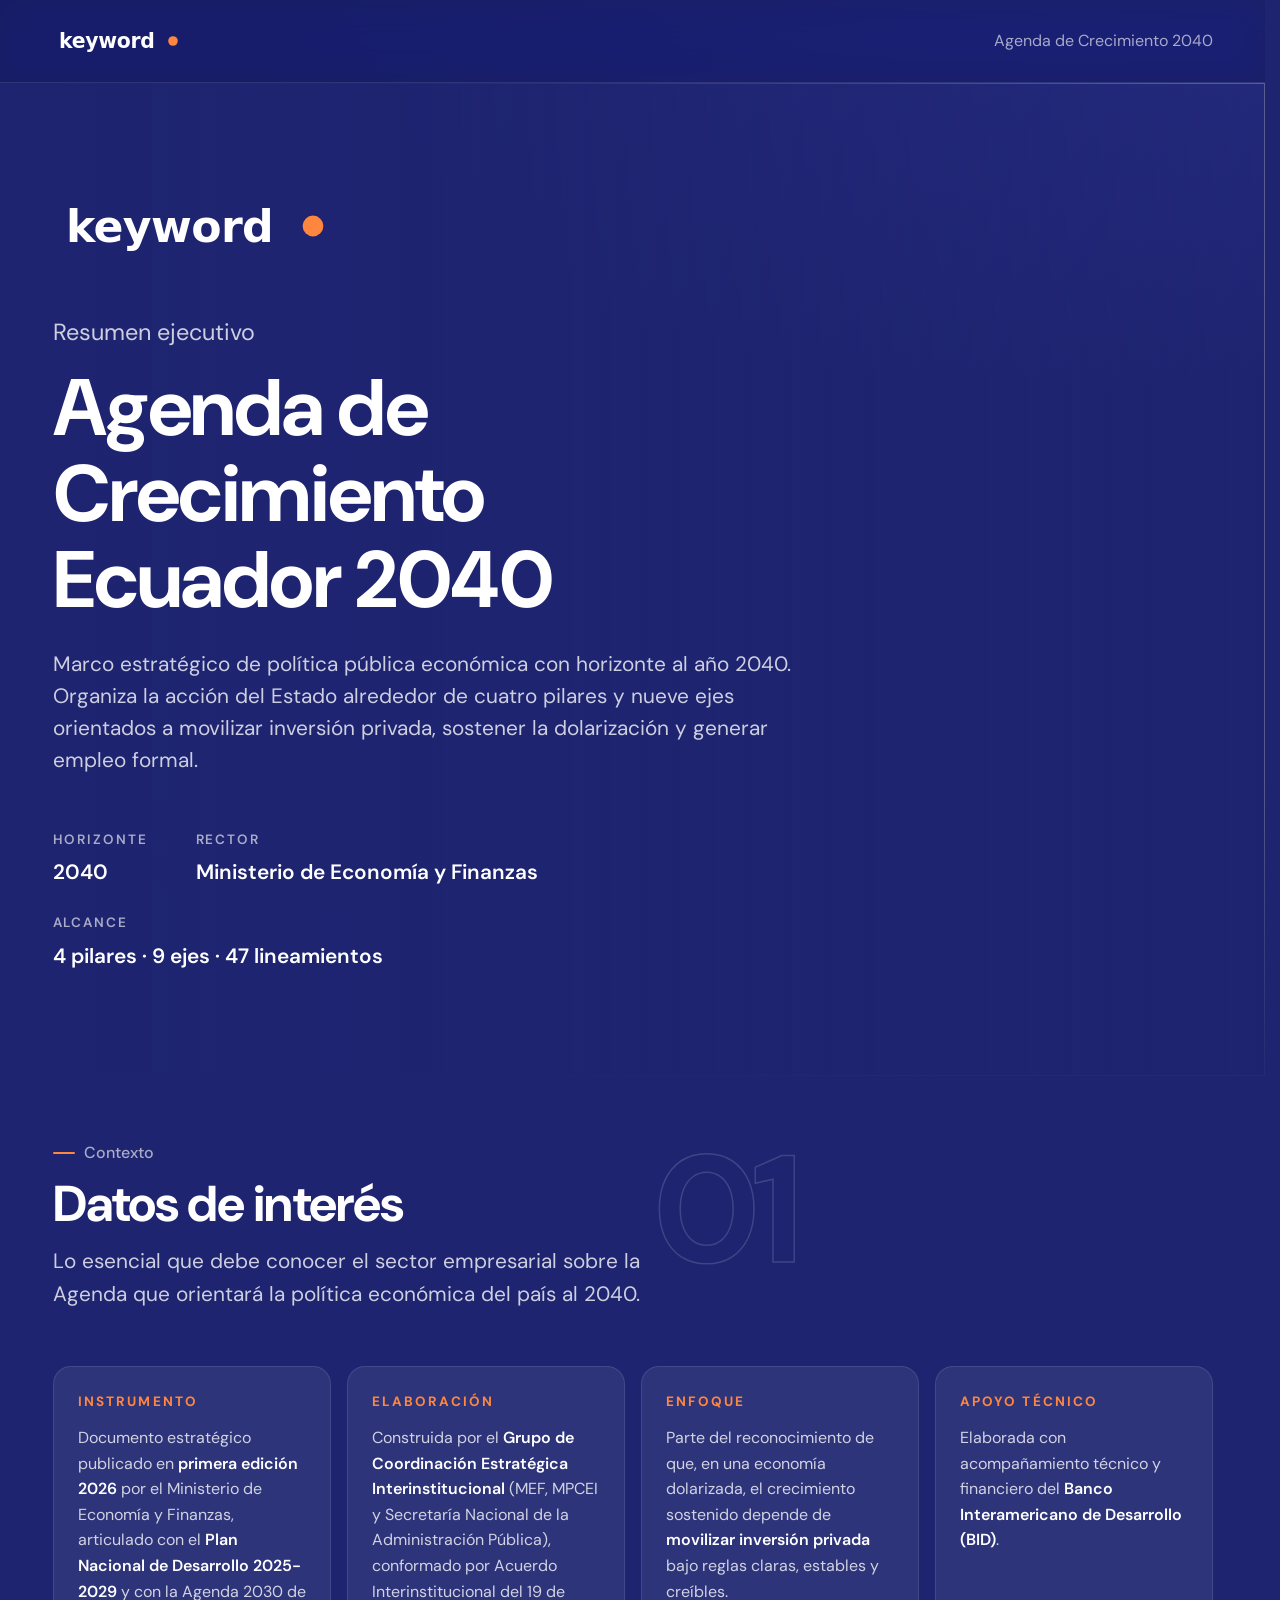
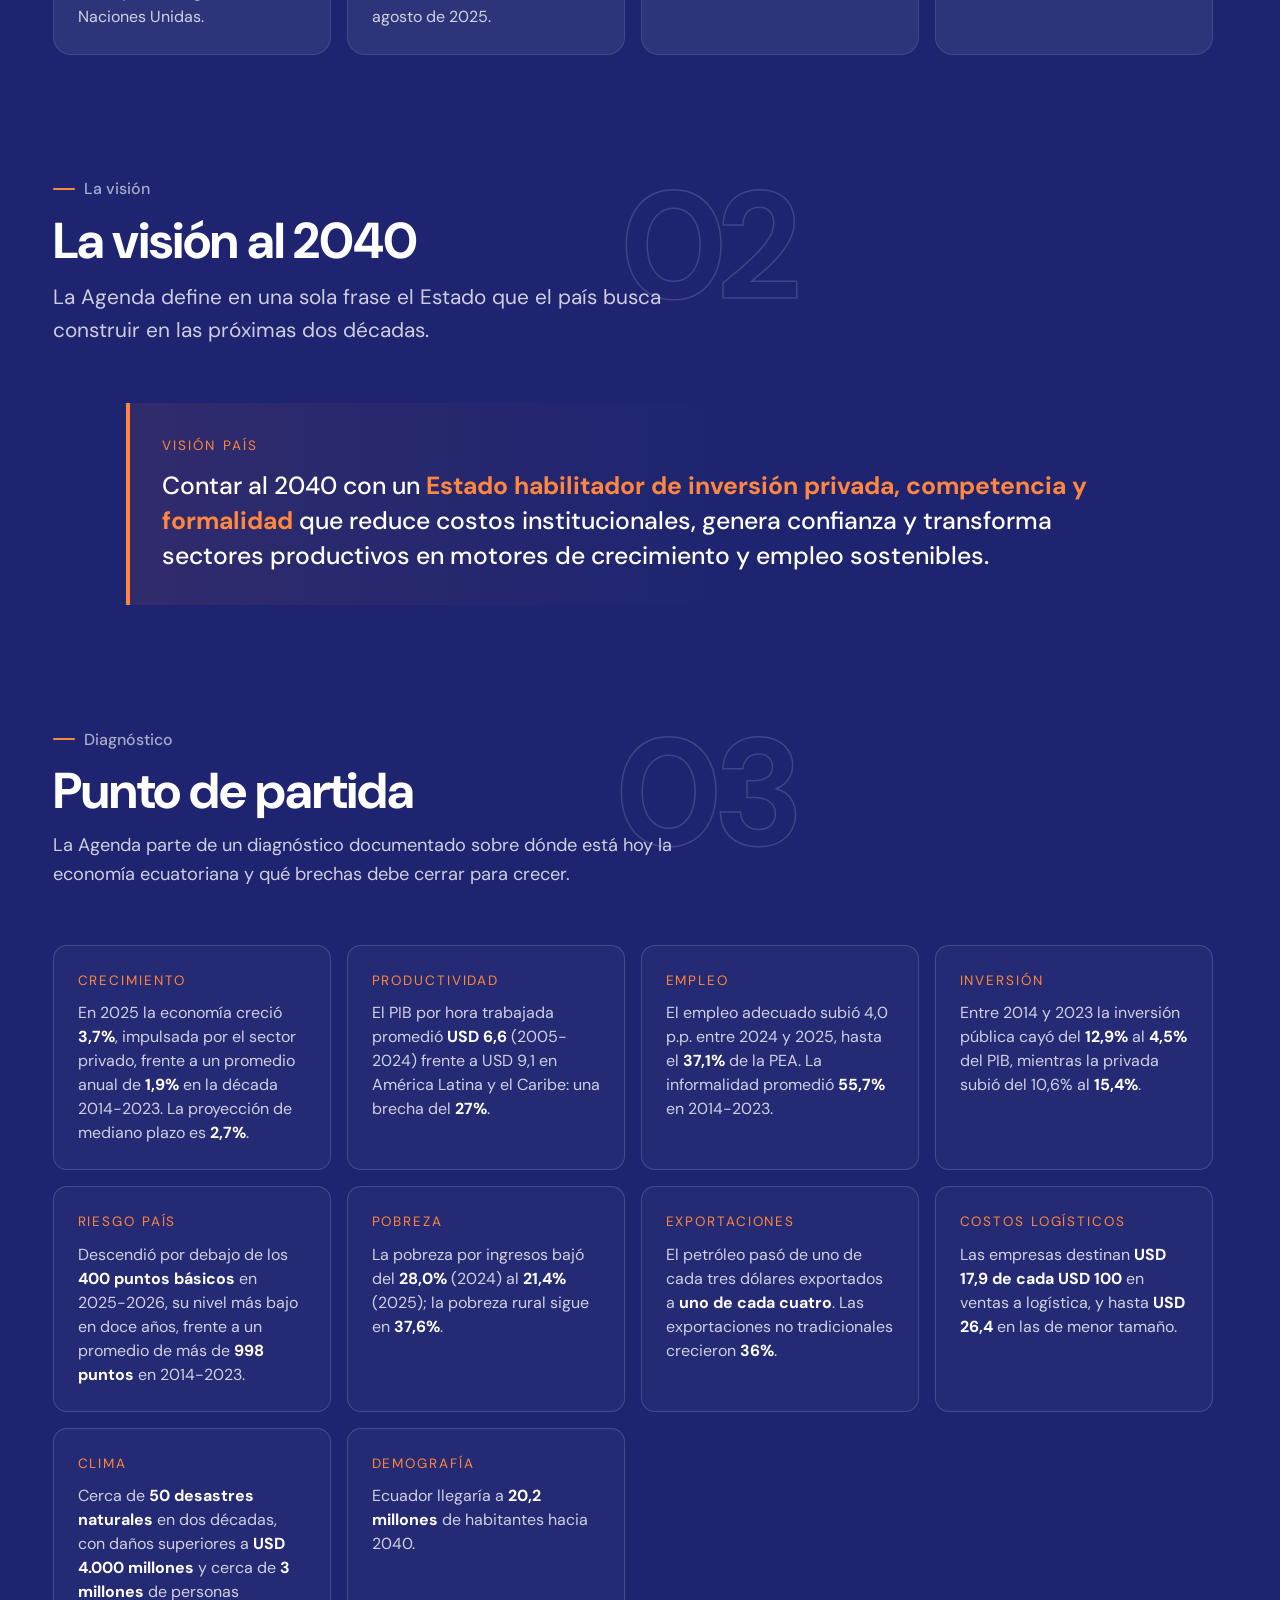
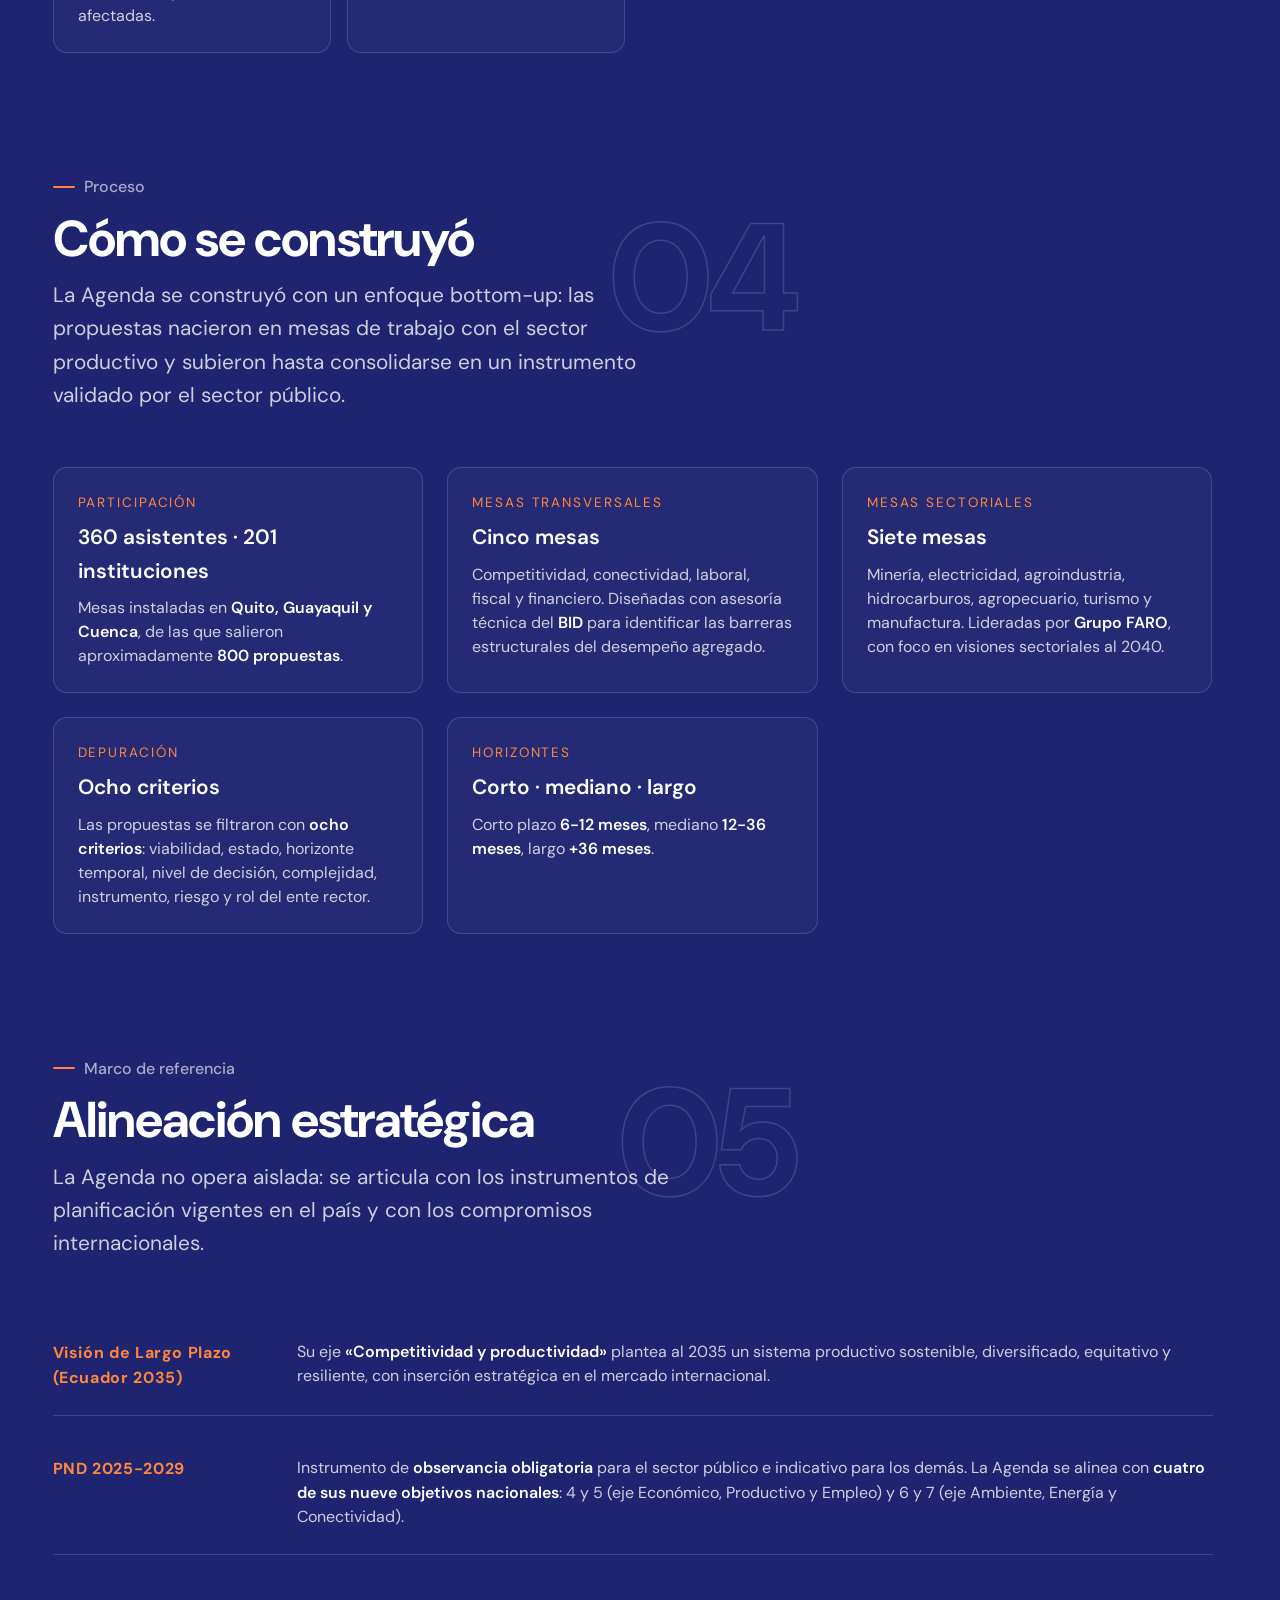
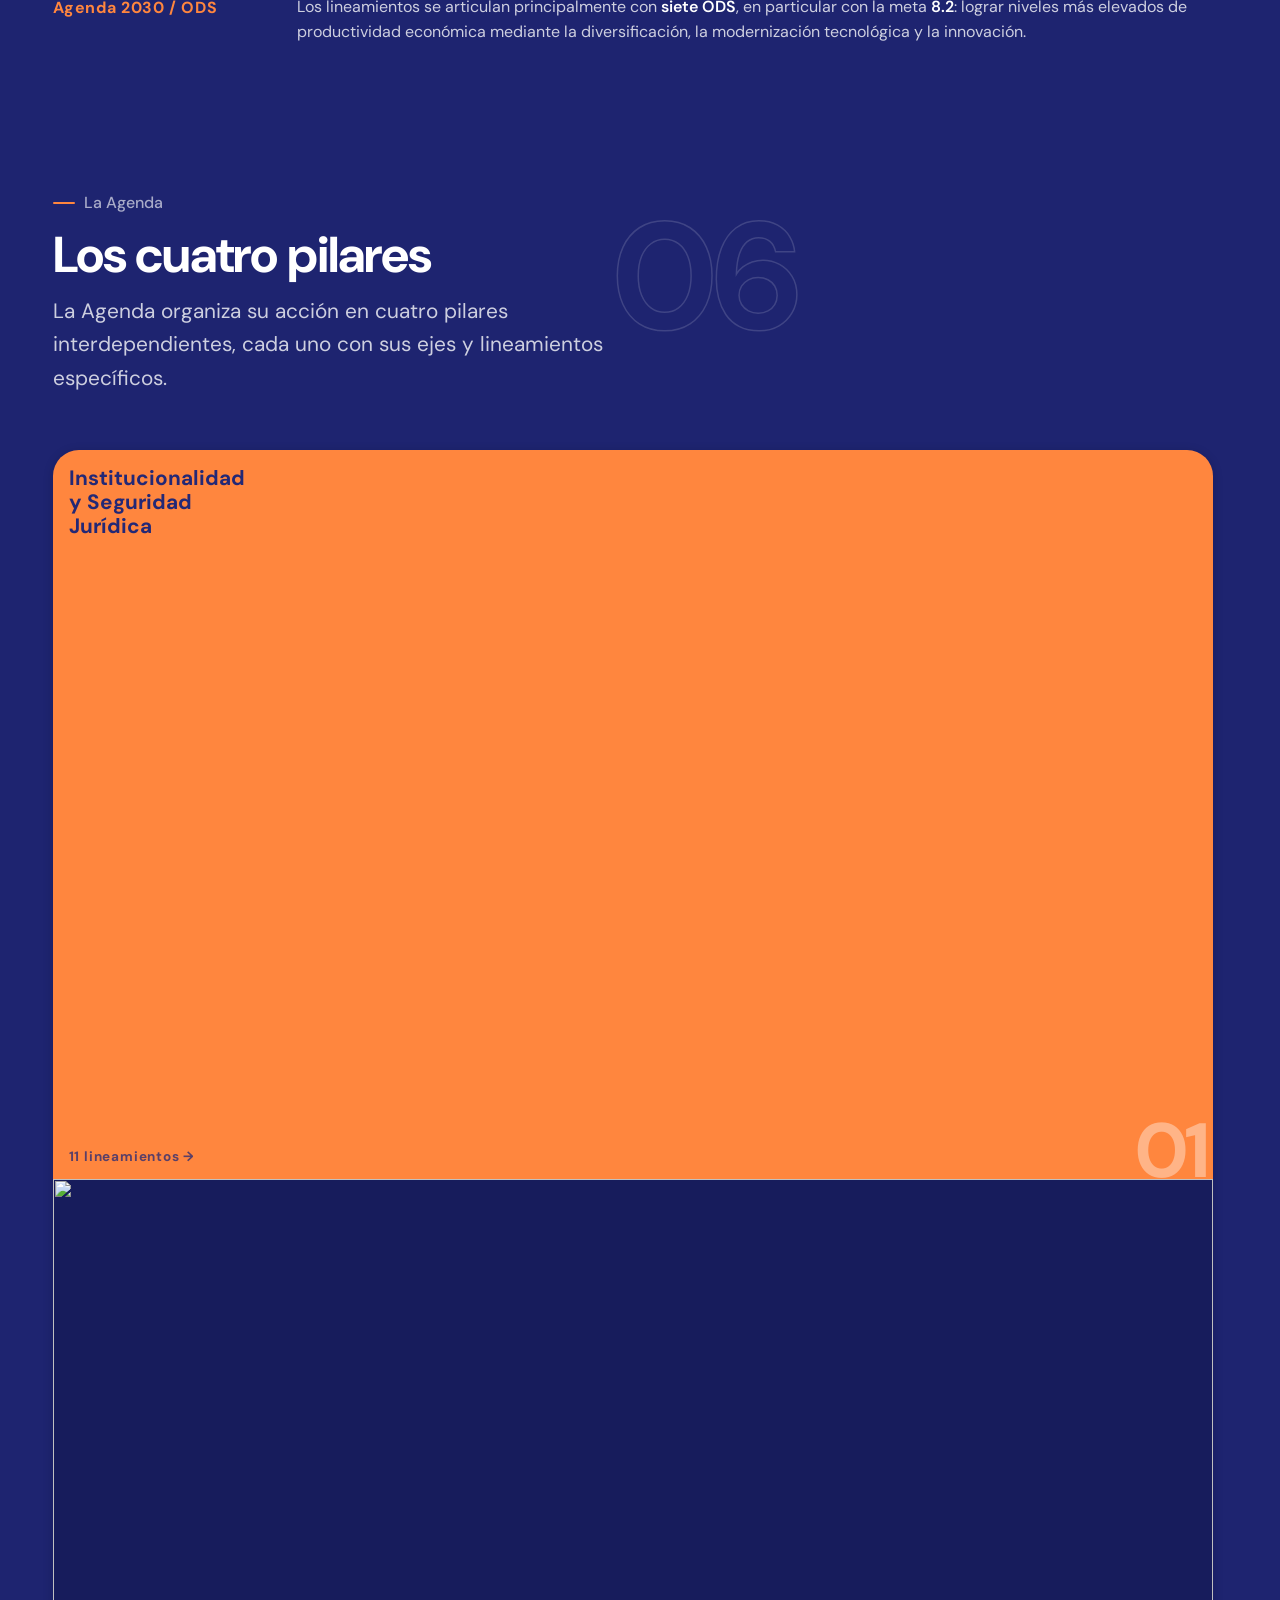
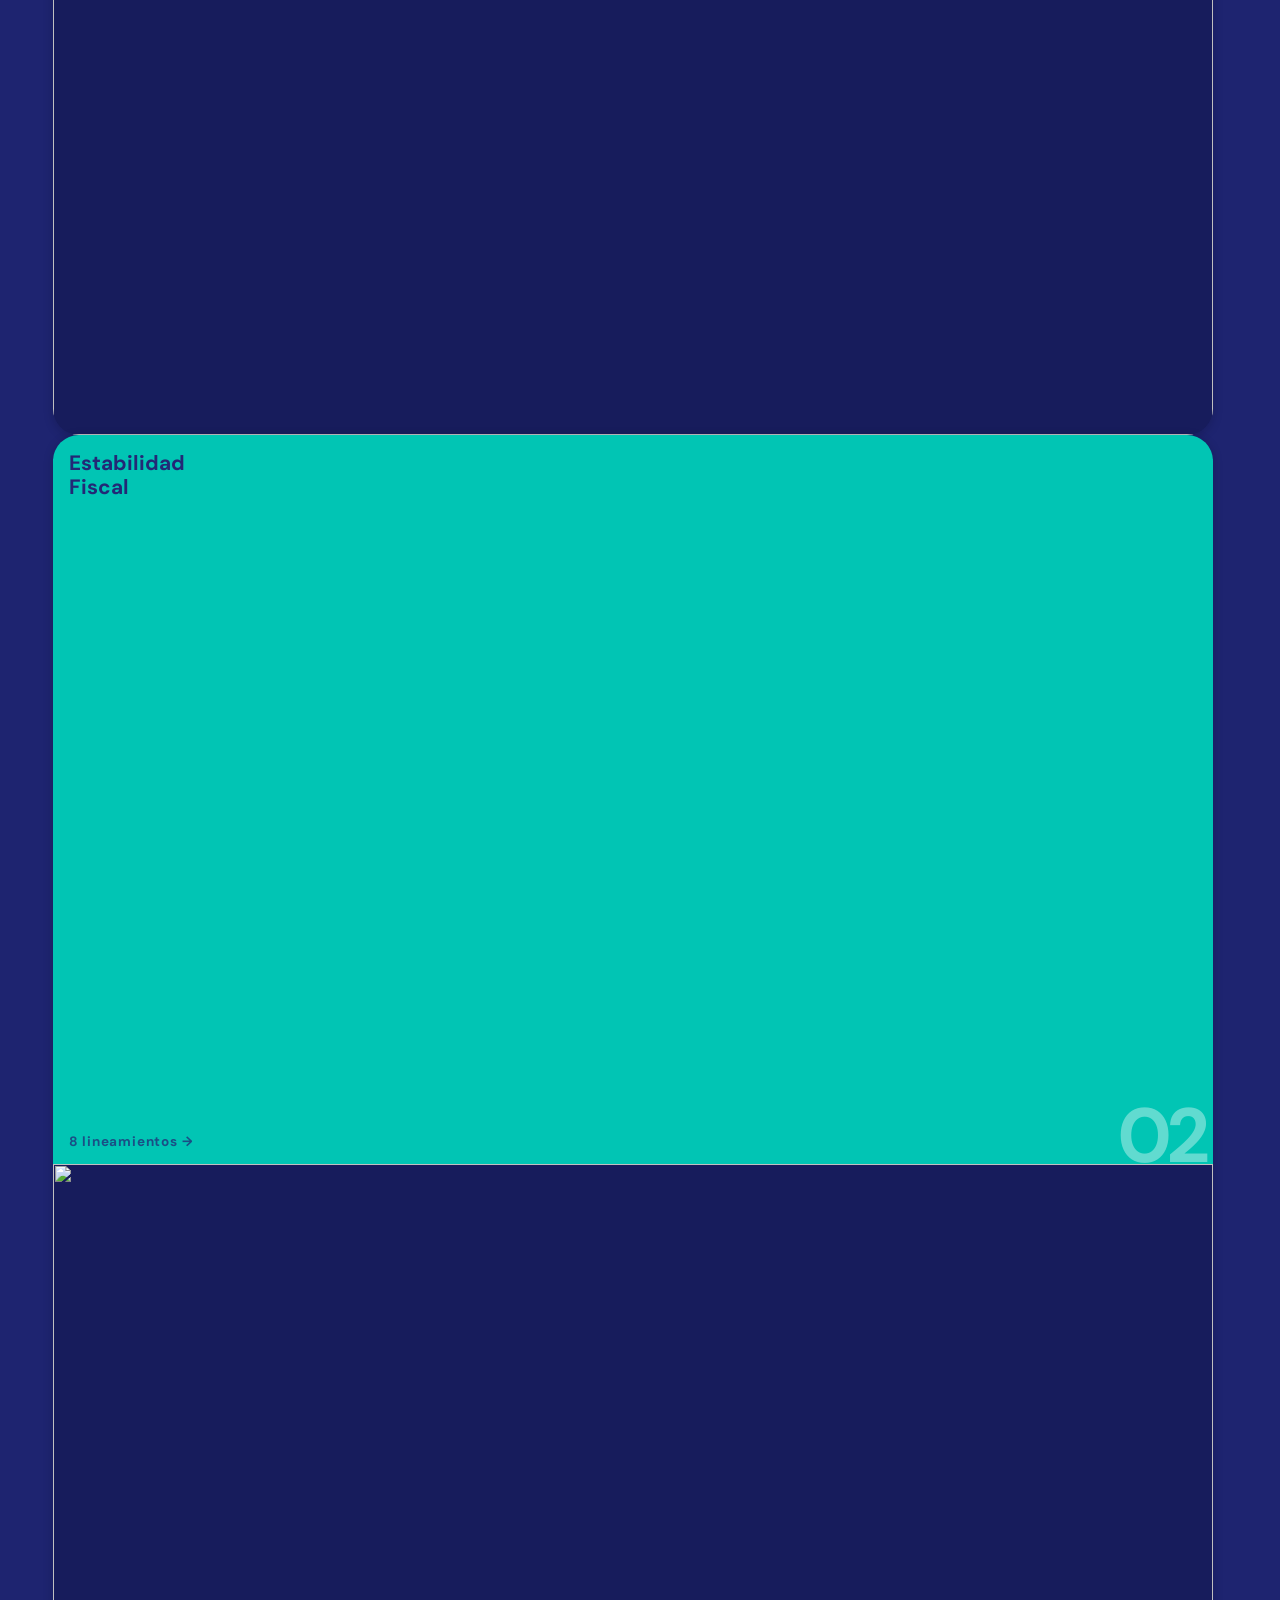
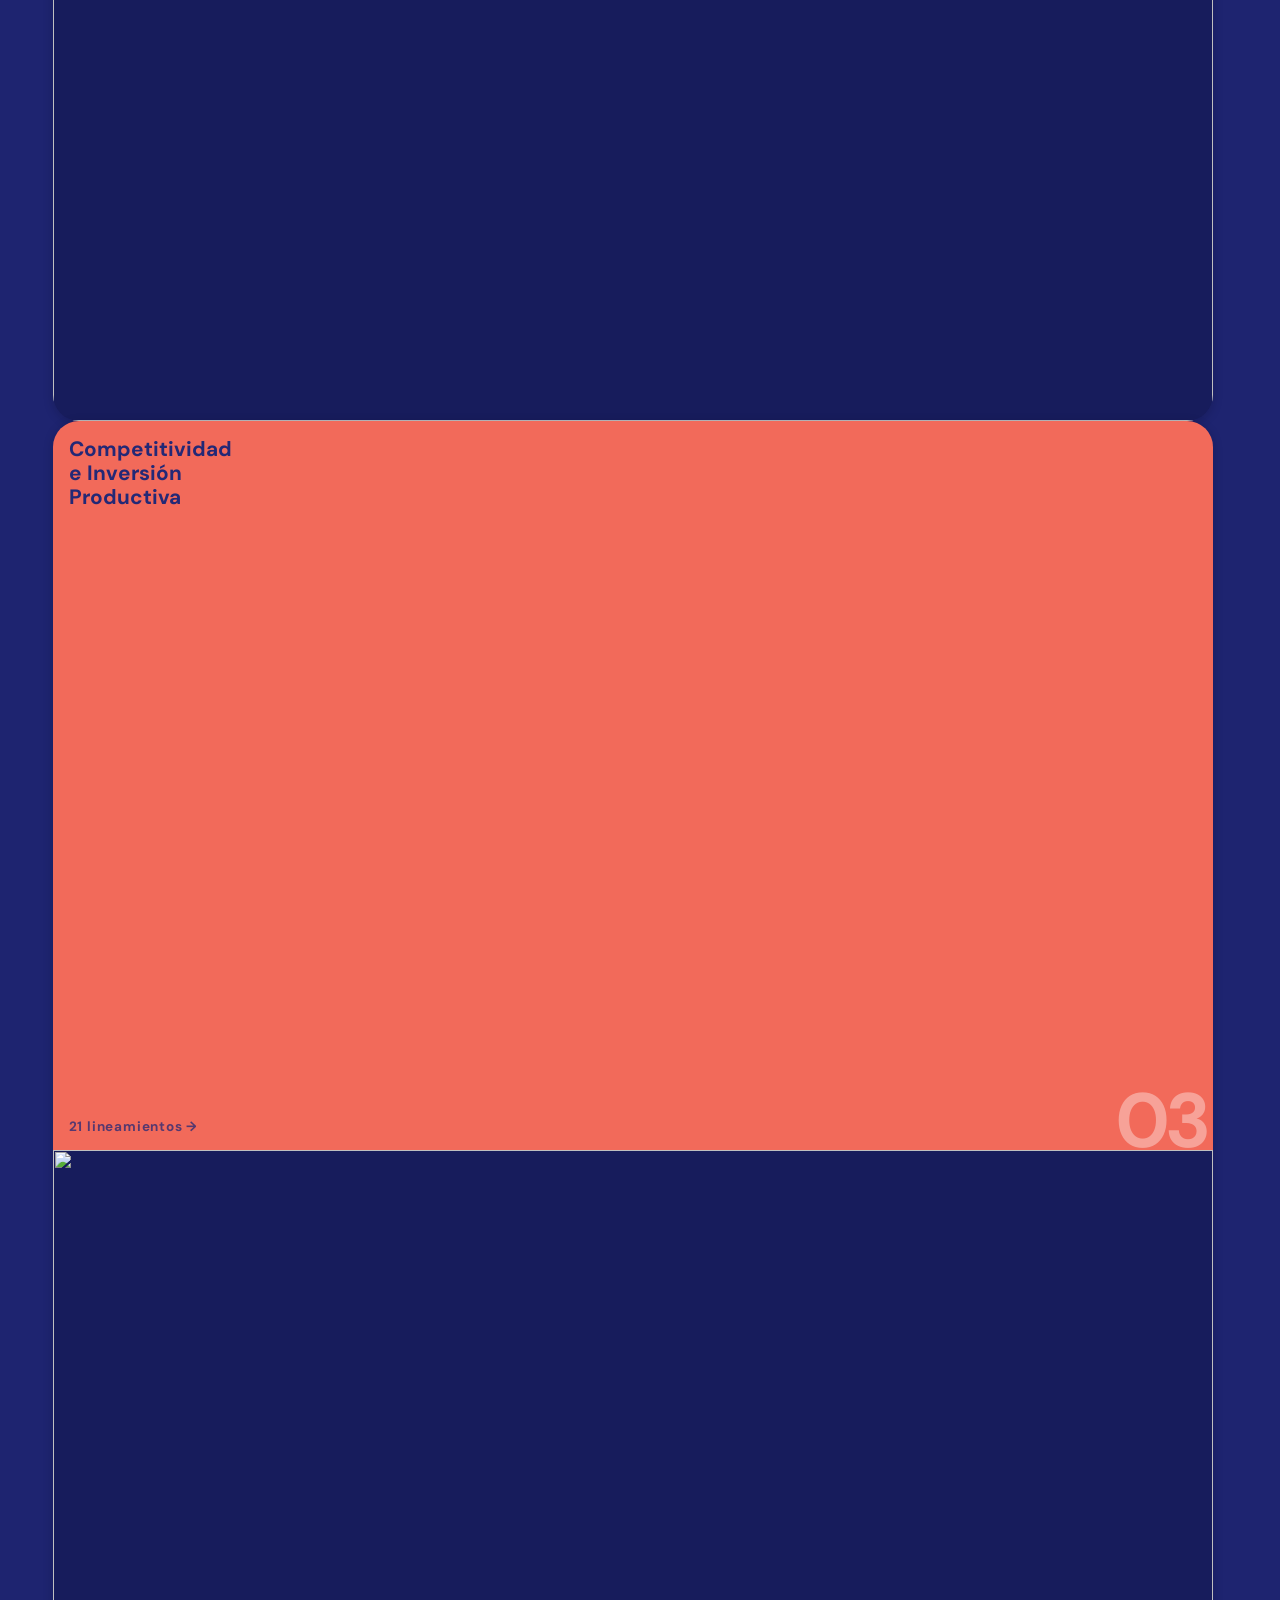
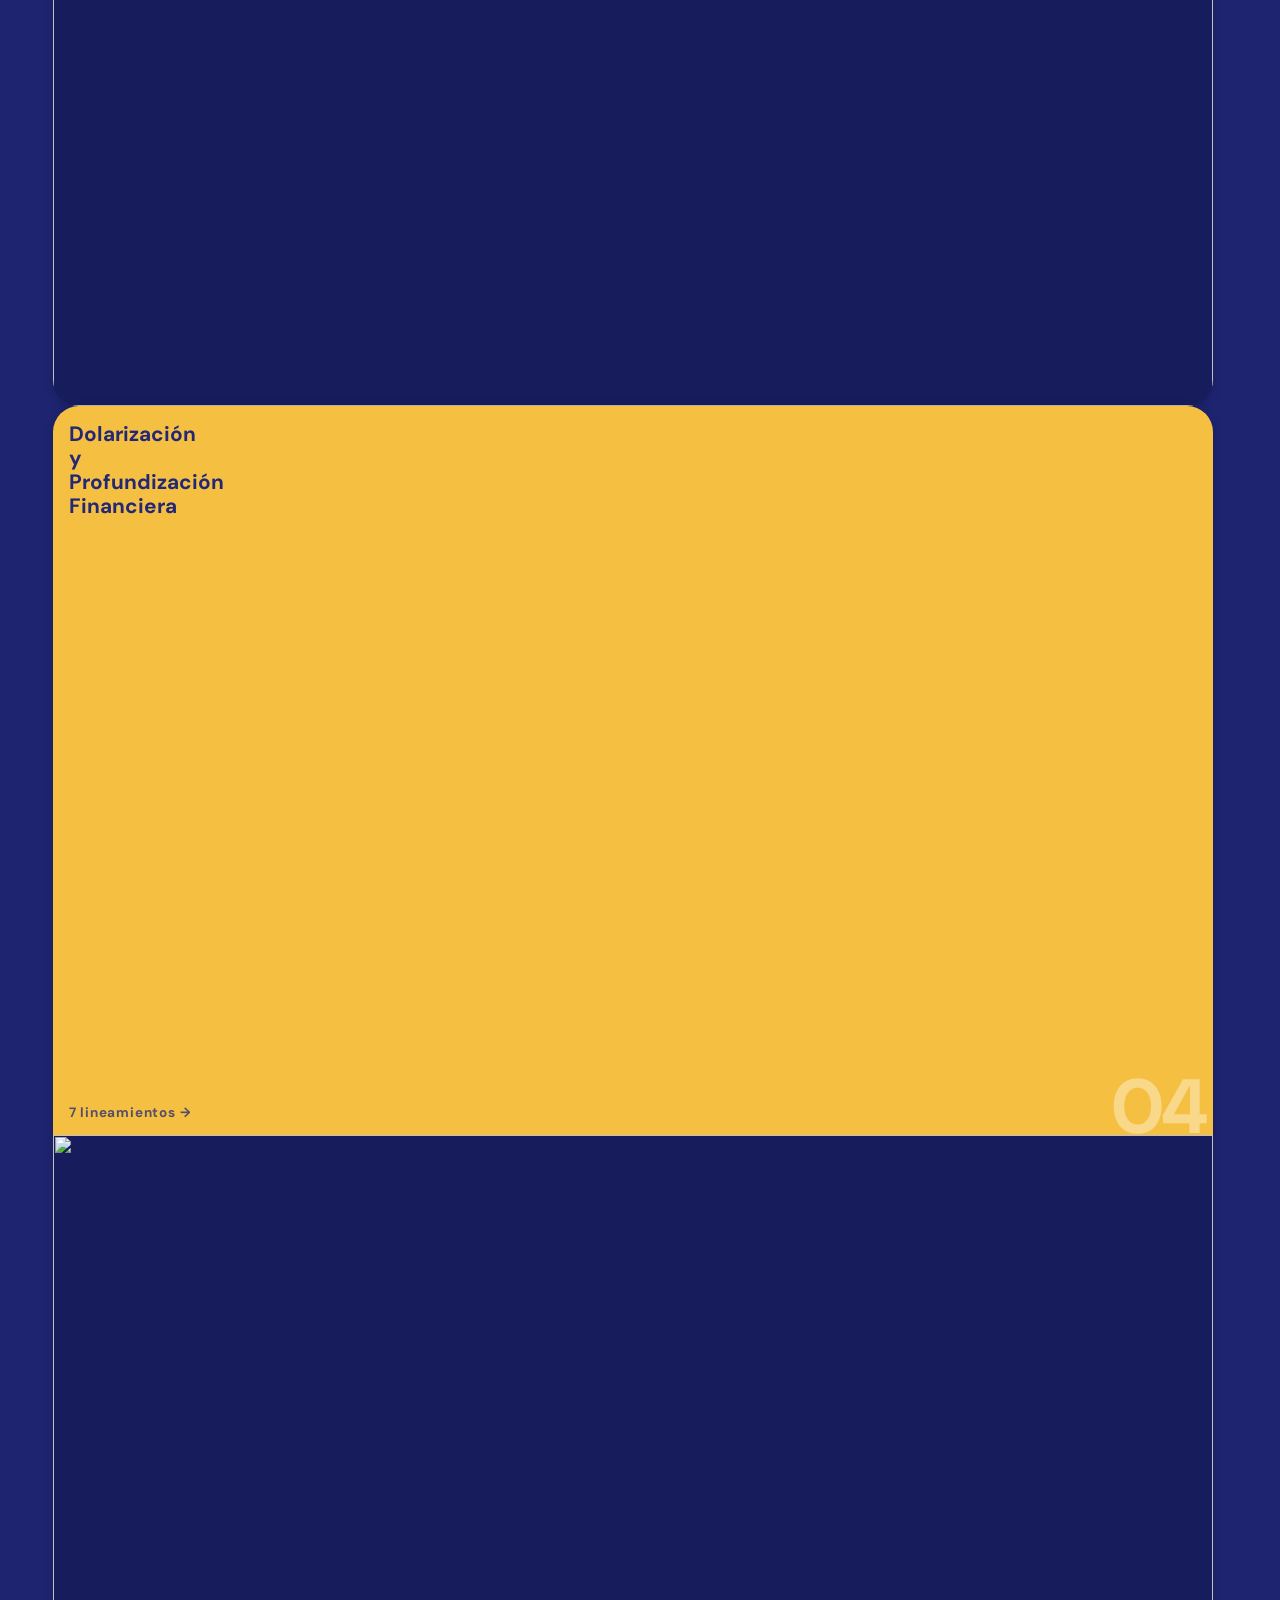
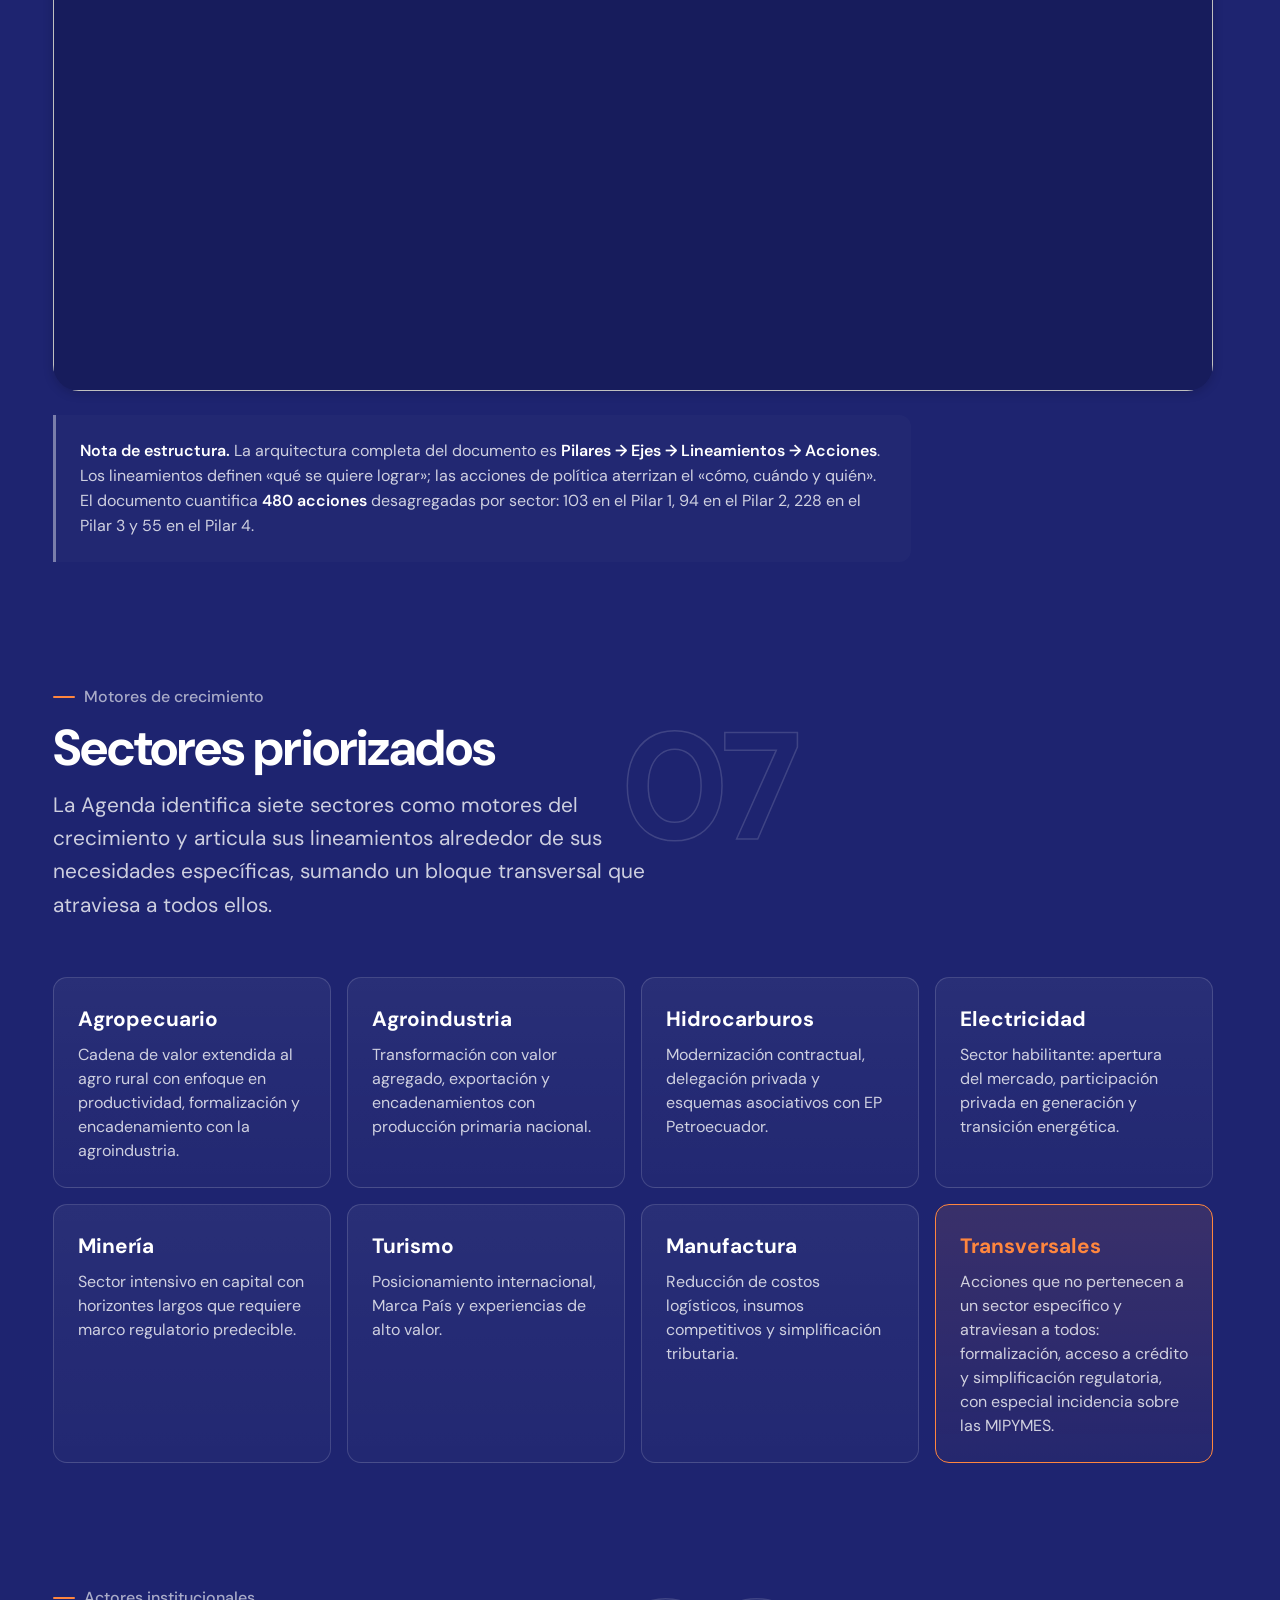
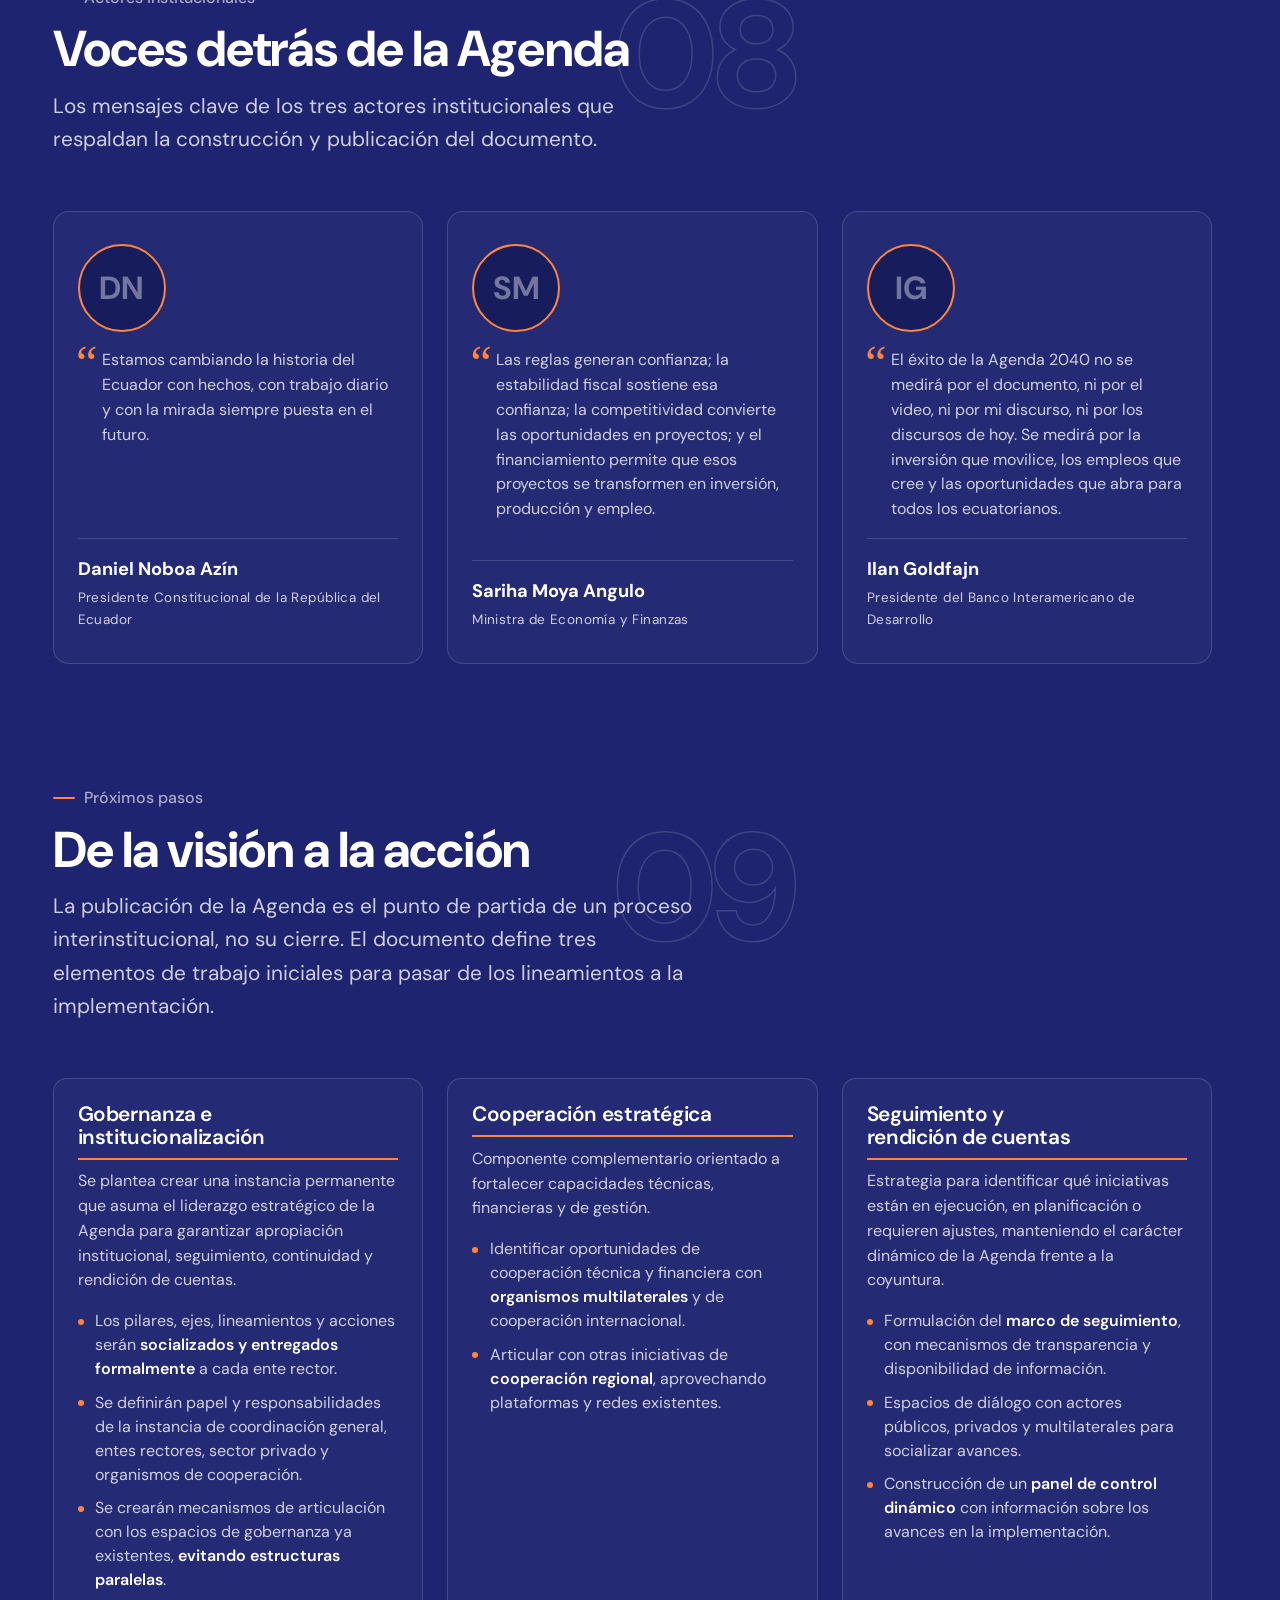
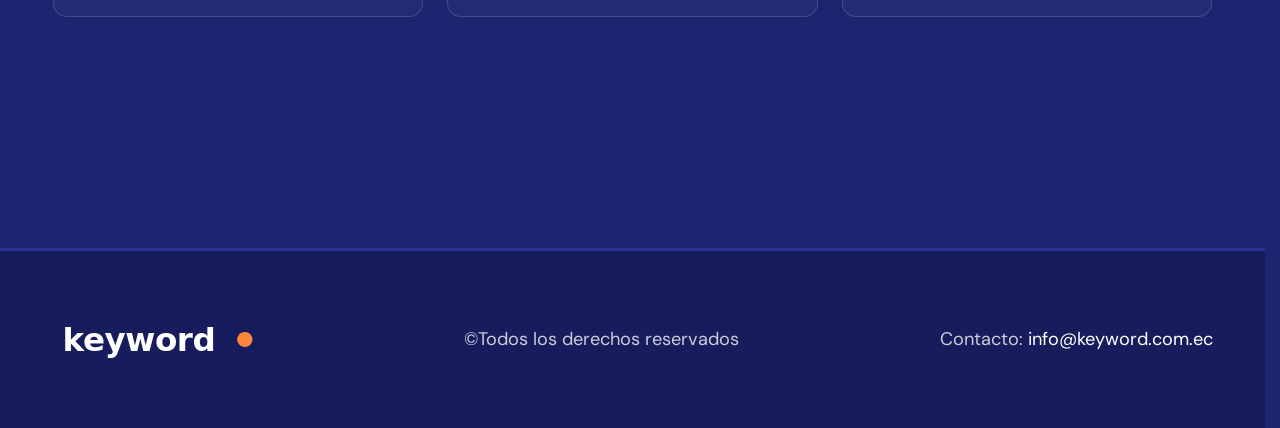
==== index.html @ ffaf41c1 "v1" ====
<!doctype html>
<html lang="es">
<head>
  <meta charset="utf-8" />
  <meta name="viewport" content="width=device-width, initial-scale=1" />
  <title>Agenda de Crecimiento Ecuador 2040 — Keyword</title>
  <meta name="description" content="Resumen ejecutivo de la Agenda de Crecimiento Ecuador 2040. Análisis de Keyword sobre los cuatro pilares del marco estratégico de política pública económica al año 2040." />
  <meta property="og:title" content="Agenda de Crecimiento Ecuador 2040" />
  <meta property="og:description" content="Análisis de Keyword: los cuatro pilares del marco estratégico de política económica del Ecuador al año 2040." />
  <meta property="og:type" content="website" />

  <link rel="canonical" href="./" />
  <link rel="preconnect" href="https://fonts.googleapis.com" />
  <link rel="preconnect" href="https://fonts.gstatic.com" crossorigin />
  <link rel="stylesheet" href="https://fonts.googleapis.com/css2?family=DM+Sans:opsz,wght@9..40,400;9..40,500;9..40,600;9..40,700&display=swap" />

  <link rel="stylesheet" href="css/styles.css" />
</head>
<body>

<header class="site-header">
  <div class="wrap site-header__inner">
    <a href="index.html" class="brand" aria-label="Keyword — inicio">
      <img src="img/logo-keyword-white.svg" alt="Keyword" class="brand__logo" />
    </a>
    <nav class="nav-crumbs" aria-label="Ruta de navegación">
      <span>Agenda de Crecimiento 2040</span>
    </nav>
  </div>
</header>

<main>

<!-- HERO -->
<section class="hero" aria-labelledby="titulo-principal">
  <div class="hero__media" aria-hidden="true">
    <img src="img/hero-placeholder.jpg" alt="" loading="eager" />
  </div>
  <div class="wrap hero__inner">
    <div>
      <img src="img/logo-keyword-white.svg" alt="Keyword" class="hero__logo" />
      <p class="hero__eyebrow">Resumen ejecutivo</p>
      <h1 class="hero__title" id="titulo-principal">Agenda de Crecimiento Ecuador 2040</h1>
      <p class="hero__subtitle">
        Marco estratégico de política pública económica con horizonte al año
        2040. Organiza la acción del Estado alrededor de cuatro pilares y
        nueve ejes orientados a movilizar inversión privada, sostener la
        dolarización y generar empleo formal.
      </p>
      <div class="hero__meta">
        <span>Horizonte<strong>2040</strong></span>
        <span>Rector<strong>Ministerio de Economía y Finanzas</strong></span>
        <span>Alcance<strong>4 pilares · 9 ejes · 47 lineamientos</strong></span>
      </div>
    </div>
  </div>
</section>

<!-- 01 · DATOS DE INTERÉS -->
<section class="section" aria-labelledby="titulo-datos">
  <div class="wrap">
    <header class="section-mark">
      <span class="section-mark__num" aria-hidden="true">01</span>
      <p class="section-mark__eyebrow">Contexto</p>
      <h2 class="section-mark__title" id="titulo-datos">Datos de interés</h2>
      <p class="section-mark__lead">
        Lo esencial que debe conocer el sector empresarial sobre la Agenda
        que orientará la política económica del país al 2040.
      </p>
    </header>

    <div class="facts-grid">
      <article class="fact">
        <span class="fact__label">Instrumento</span>
        <p class="fact__text">
          Documento estratégico publicado en <strong>primera edición 2026</strong>
          por el Ministerio de Economía y Finanzas, articulado con el
          <strong>Plan Nacional de Desarrollo 2025-2029</strong> y con la
          Agenda 2030 de Naciones Unidas.
        </p>
      </article>
      <article class="fact">
        <span class="fact__label">Elaboración</span>
        <p class="fact__text">
          Construida por el <strong>Grupo de Coordinación Estratégica
          Interinstitucional</strong> (MEF, MPCEI y Secretaría Nacional de
          la Administración Pública), conformado por Acuerdo Interinstitucional
          del 19 de agosto de 2025.
        </p>
      </article>
      <article class="fact">
        <span class="fact__label">Enfoque</span>
        <p class="fact__text">
          Parte del reconocimiento de que, en una economía dolarizada, el
          crecimiento sostenido depende de <strong>movilizar inversión
          privada</strong> bajo reglas claras, estables y creíbles.
        </p>
      </article>
      <article class="fact">
        <span class="fact__label">Apoyo técnico</span>
        <p class="fact__text">
          Elaborada con acompañamiento técnico y financiero del
          <strong>Banco Interamericano de Desarrollo (BID)</strong>.
        </p>
      </article>
    </div>
  </div>
</section>

<!-- 02 · VISIÓN AL 2040 -->
<section class="section vision" aria-labelledby="titulo-vision">
  <div class="wrap">
    <header class="section-mark">
      <span class="section-mark__num" aria-hidden="true">02</span>
      <p class="section-mark__eyebrow">La visión</p>
      <h2 class="section-mark__title" id="titulo-vision">La visión al 2040</h2>
      <p class="section-mark__lead">
        La Agenda define en una sola frase el Estado que el país busca
        construir en las próximas dos décadas.
      </p>
    </header>

    <div class="vision__inner">
      <p class="vision__eyebrow">Visión país</p>
      <p class="vision__text">
        Contar al 2040 con un <strong>Estado habilitador de inversión
        privada, competencia y formalidad</strong> que reduce costos
        institucionales, genera confianza y transforma sectores productivos
        en motores de crecimiento y empleo sostenibles.
      </p>
    </div>
  </div>
</section>

<!-- 03 · PUNTO DE PARTIDA -->
<section class="section stats" aria-labelledby="titulo-punto">
  <div class="wrap">
    <header class="section-mark">
      <span class="section-mark__num" aria-hidden="true">03</span>
      <p class="section-mark__eyebrow">Diagnóstico</p>
      <h2 class="section-mark__title" id="titulo-punto">Punto de partida</h2>
      <p class="section-mark__lead stats__lead">
        La Agenda parte de un diagnóstico documentado sobre dónde está hoy
        la economía ecuatoriana y qué brechas debe cerrar para crecer.
      </p>
    </header>

    <div class="stats-grid">
      <article class="stat">
        <p class="stat__label">Crecimiento</p>
        <p class="stat__text">
          En 2025 la economía creció <strong>3,7%</strong>, impulsada por el
          sector privado, frente a un promedio anual de <strong>1,9%</strong>
          en la década 2014-2023. La proyección de mediano plazo es
          <strong>2,7%</strong>.
        </p>
      </article>
      <article class="stat">
        <p class="stat__label">Productividad</p>
        <p class="stat__text">
          El PIB por hora trabajada promedió <strong>USD 6,6</strong>
          (2005-2024) frente a USD 9,1 en América Latina y el Caribe: una
          brecha del <strong>27%</strong>.
        </p>
      </article>
      <article class="stat">
        <p class="stat__label">Empleo</p>
        <p class="stat__text">
          El empleo adecuado subió 4,0 p.p. entre 2024 y 2025, hasta el
          <strong>37,1%</strong> de la PEA. La informalidad promedió
          <strong>55,7%</strong> en 2014-2023.
        </p>
      </article>
      <article class="stat">
        <p class="stat__label">Inversión</p>
        <p class="stat__text">
          Entre 2014 y 2023 la inversión pública cayó del <strong>12,9%</strong>
          al <strong>4,5%</strong> del PIB, mientras la privada subió del
          10,6% al <strong>15,4%</strong>.
        </p>
      </article>
      <article class="stat">
        <p class="stat__label">Riesgo país</p>
        <p class="stat__text">
          Descendió por debajo de los <strong>400 puntos básicos</strong>
          en 2025-2026, su nivel más bajo en doce años, frente a un promedio
          de más de <strong>998 puntos</strong> en 2014-2023.
        </p>
      </article>
      <article class="stat">
        <p class="stat__label">Pobreza</p>
        <p class="stat__text">
          La pobreza por ingresos bajó del <strong>28,0%</strong> (2024) al
          <strong>21,4%</strong> (2025); la pobreza rural sigue en
          <strong>37,6%</strong>.
        </p>
      </article>
      <article class="stat">
        <p class="stat__label">Exportaciones</p>
        <p class="stat__text">
          El petróleo pasó de uno de cada tres dólares exportados a
          <strong>uno de cada cuatro</strong>. Las exportaciones no
          tradicionales crecieron <strong>36%</strong>.
        </p>
      </article>
      <article class="stat">
        <p class="stat__label">Costos logísticos</p>
        <p class="stat__text">
          Las empresas destinan <strong>USD 17,9 de cada USD 100</strong> en
          ventas a logística, y hasta <strong>USD 26,4</strong> en las de
          menor tamaño.
        </p>
      </article>
      <article class="stat">
        <p class="stat__label">Clima</p>
        <p class="stat__text">
          Cerca de <strong>50 desastres naturales</strong> en dos décadas,
          con daños superiores a <strong>USD 4.000 millones</strong> y cerca
          de <strong>3 millones</strong> de personas afectadas.
        </p>
      </article>
      <article class="stat">
        <p class="stat__label">Demografía</p>
        <p class="stat__text">
          Ecuador llegaría a <strong>20,2 millones</strong> de habitantes
          hacia 2040.
        </p>
      </article>
    </div>
  </div>
</section>

<!-- 04 · CÓMO SE CONSTRUYÓ -->
<section class="section build" aria-labelledby="titulo-build">
  <div class="wrap">
    <header class="section-mark">
      <span class="section-mark__num" aria-hidden="true">04</span>
      <p class="section-mark__eyebrow">Proceso</p>
      <h2 class="section-mark__title" id="titulo-build">Cómo se construyó</h2>
      <p class="section-mark__lead">
        La Agenda se construyó con un enfoque bottom-up: las propuestas
        nacieron en mesas de trabajo con el sector productivo y subieron
        hasta consolidarse en un instrumento validado por el sector público.
      </p>
    </header>

    <div class="build-grid">
      <article class="build-card">
        <p class="build-card__eyebrow">Participación</p>
        <p class="build-card__title">360 asistentes · 201 instituciones</p>
        <p class="build-card__text">
          Mesas instaladas en <strong>Quito, Guayaquil y Cuenca</strong>, de
          las que salieron aproximadamente <strong>800 propuestas</strong>.
        </p>
      </article>
      <article class="build-card">
        <p class="build-card__eyebrow">Mesas transversales</p>
        <p class="build-card__title">Cinco mesas</p>
        <p class="build-card__text">
          Competitividad, conectividad, laboral, fiscal y financiero.
          Diseñadas con asesoría técnica del <strong>BID</strong> para
          identificar las barreras estructurales del desempeño agregado.
        </p>
      </article>
      <article class="build-card">
        <p class="build-card__eyebrow">Mesas sectoriales</p>
        <p class="build-card__title">Siete mesas</p>
        <p class="build-card__text">
          Minería, electricidad, agroindustria, hidrocarburos, agropecuario,
          turismo y manufactura. Lideradas por <strong>Grupo FARO</strong>,
          con foco en visiones sectoriales al 2040.
        </p>
      </article>
      <article class="build-card">
        <p class="build-card__eyebrow">Depuración</p>
        <p class="build-card__title">Ocho criterios</p>
        <p class="build-card__text">
          Las propuestas se filtraron con <strong>ocho criterios</strong>:
          viabilidad, estado, horizonte temporal, nivel de decisión,
          complejidad, instrumento, riesgo y rol del ente rector.
        </p>
      </article>
      <article class="build-card">
        <p class="build-card__eyebrow">Horizontes</p>
        <p class="build-card__title">Corto · mediano · largo</p>
        <p class="build-card__text">
          Corto plazo <strong>6-12 meses</strong>, mediano <strong>12-36
          meses</strong>, largo <strong>+36 meses</strong>.
        </p>
      </article>
    </div>
  </div>
</section>

<!-- 05 · ALINEACIÓN ESTRATÉGICA -->
<section class="section align" aria-labelledby="titulo-align">
  <div class="wrap">
    <header class="section-mark">
      <span class="section-mark__num" aria-hidden="true">05</span>
      <p class="section-mark__eyebrow">Marco de referencia</p>
      <h2 class="section-mark__title" id="titulo-align">Alineación estratégica</h2>
      <p class="section-mark__lead">
        La Agenda no opera aislada: se articula con los instrumentos de
        planificación vigentes en el país y con los compromisos internacionales.
      </p>
    </header>

    <div class="align-list">
      <article class="align-item">
        <span class="align-item__label">Visión de Largo Plazo (Ecuador 2035)</span>
        <p class="align-item__text">
          Su eje <strong>«Competitividad y productividad»</strong> plantea al
          2035 un sistema productivo sostenible, diversificado, equitativo y
          resiliente, con inserción estratégica en el mercado internacional.
        </p>
      </article>
      <article class="align-item">
        <span class="align-item__label">PND 2025-2029</span>
        <p class="align-item__text">
          Instrumento de <strong>observancia obligatoria</strong> para el
          sector público e indicativo para los demás. La Agenda se alinea
          con <strong>cuatro de sus nueve objetivos nacionales</strong>: 4 y
          5 (eje Económico, Productivo y Empleo) y 6 y 7 (eje Ambiente,
          Energía y Conectividad).
        </p>
      </article>
      <article class="align-item">
        <span class="align-item__label">Agenda 2030 / ODS</span>
        <p class="align-item__text">
          Los lineamientos se articulan principalmente con <strong>siete
          ODS</strong>, en particular con la meta <strong>8.2</strong>:
          lograr niveles más elevados de productividad económica mediante la
          diversificación, la modernización tecnológica y la innovación.
        </p>
      </article>
    </div>
  </div>
</section>

<!-- 06 · LOS CUATRO PILARES -->
<section class="section" aria-labelledby="titulo-pilares">
  <div class="wrap">
    <header class="section-mark">
      <span class="section-mark__num" aria-hidden="true">06</span>
      <p class="section-mark__eyebrow">La Agenda</p>
      <h2 class="section-mark__title" id="titulo-pilares">Los cuatro pilares</h2>
      <p class="section-mark__lead">
        La Agenda organiza su acción en cuatro pilares interdependientes,
        cada uno con sus ejes y lineamientos específicos.
      </p>
    </header>

    <div class="obj-cover-grid">
      <a href="pages/pilar-1.html" class="obj-cover obj-cover--1">
        <span class="obj-cover__top">
          <span class="obj-cover__num" aria-hidden="true">01</span>
          <span class="obj-cover__title">Institucionalidad y Seguridad Jurídica</span>
          <span class="obj-cover__cta">11 lineamientos →</span>
        </span>
        <span class="obj-cover__photo"><img src="img/pilar-1-cover.jpg" alt="" loading="lazy" /></span>
      </a>

      <a href="pages/pilar-2.html" class="obj-cover obj-cover--2">
        <span class="obj-cover__top">
          <span class="obj-cover__num" aria-hidden="true">02</span>
          <span class="obj-cover__title">Estabilidad Fiscal</span>
          <span class="obj-cover__cta">8 lineamientos →</span>
        </span>
        <span class="obj-cover__photo"><img src="img/pilar-2-cover.jpg" alt="" loading="lazy" /></span>
      </a>

      <a href="pages/pilar-3.html" class="obj-cover obj-cover--3">
        <span class="obj-cover__top">
          <span class="obj-cover__num" aria-hidden="true">03</span>
          <span class="obj-cover__title">Competitividad e Inversión Productiva</span>
          <span class="obj-cover__cta">21 lineamientos →</span>
        </span>
        <span class="obj-cover__photo"><img src="img/pilar-3-cover.jpg" alt="" loading="lazy" /></span>
      </a>

      <a href="pages/pilar-4.html" class="obj-cover obj-cover--4">
        <span class="obj-cover__top">
          <span class="obj-cover__num" aria-hidden="true">04</span>
          <span class="obj-cover__title">Dolarización y Profundización Financiera</span>
          <span class="obj-cover__cta">7 lineamientos →</span>
        </span>
        <span class="obj-cover__photo"><img src="img/pilar-4-cover.jpg" alt="" loading="lazy" /></span>
      </a>
    </div>

    <aside class="wall-note">
      <strong>Nota de estructura.</strong> La arquitectura completa del
      documento es <strong>Pilares → Ejes → Lineamientos → Acciones</strong>.
      Los lineamientos definen «qué se quiere lograr»; las acciones de
      política aterrizan el «cómo, cuándo y quién». El documento cuantifica
      <strong>480 acciones</strong> desagregadas por sector: 103 en el
      Pilar 1, 94 en el Pilar 2, 228 en el Pilar 3 y 55 en el Pilar 4.
    </aside>
  </div>
</section>

<!-- 07 · SECTORES PRIORIZADOS -->
<section class="section sectors" aria-labelledby="titulo-sectores">
  <div class="wrap">
    <header class="section-mark">
      <span class="section-mark__num" aria-hidden="true">07</span>
      <p class="section-mark__eyebrow">Motores de crecimiento</p>
      <h2 class="section-mark__title" id="titulo-sectores">Sectores priorizados</h2>
      <p class="section-mark__lead">
        La Agenda identifica siete sectores como motores del crecimiento y
        articula sus lineamientos alrededor de sus necesidades específicas,
        sumando un bloque transversal que atraviesa a todos ellos.
      </p>
    </header>

    <div class="sectors-grid">
      <article class="sector">
        <p class="sector__name">Agropecuario</p>
        <p class="sector__text">
          Cadena de valor extendida al agro rural con enfoque en
          productividad, formalización y encadenamiento con la agroindustria.
        </p>
      </article>
      <article class="sector">
        <p class="sector__name">Agroindustria</p>
        <p class="sector__text">
          Transformación con valor agregado, exportación y encadenamientos
          con producción primaria nacional.
        </p>
      </article>
      <article class="sector">
        <p class="sector__name">Hidrocarburos</p>
        <p class="sector__text">
          Modernización contractual, delegación privada y esquemas
          asociativos con EP Petroecuador.
        </p>
      </article>
      <article class="sector">
        <p class="sector__name">Electricidad</p>
        <p class="sector__text">
          Sector habilitante: apertura del mercado, participación privada
          en generación y transición energética.
        </p>
      </article>
      <article class="sector">
        <p class="sector__name">Minería</p>
        <p class="sector__text">
          Sector intensivo en capital con horizontes largos que requiere
          marco regulatorio predecible.
        </p>
      </article>
      <article class="sector">
        <p class="sector__name">Turismo</p>
        <p class="sector__text">
          Posicionamiento internacional, Marca País y experiencias de alto
          valor.
        </p>
      </article>
      <article class="sector">
        <p class="sector__name">Manufactura</p>
        <p class="sector__text">
          Reducción de costos logísticos, insumos competitivos y
          simplificación tributaria.
        </p>
      </article>
      <article class="sector sector--transverse">
        <p class="sector__name">Transversales</p>
        <p class="sector__text">
          Acciones que no pertenecen a un sector específico y atraviesan a
          todos: formalización, acceso a crédito y simplificación regulatoria,
          con especial incidencia sobre las MIPYMES.
        </p>
      </article>
    </div>
  </div>
</section>

<!-- 08 · VOCES DETRÁS DE LA AGENDA -->
<section class="section voices" aria-labelledby="titulo-voces">
  <div class="wrap">
    <header class="section-mark">
      <span class="section-mark__num" aria-hidden="true">08</span>
      <p class="section-mark__eyebrow">Actores institucionales</p>
      <h2 class="section-mark__title" id="titulo-voces">Voces detrás de la Agenda</h2>
      <p class="section-mark__lead">
        Los mensajes clave de los tres actores institucionales que
        respaldan la construcción y publicación del documento.
      </p>
    </header>

    <div class="voices-grid">
      <article class="voice">
        <div class="voice__photo voice__photo--placeholder" aria-hidden="true">DN</div>
        <p class="voice__quote">
          Estamos cambiando la historia del Ecuador con hechos, con trabajo
          diario y con la mirada siempre puesta en el futuro.
        </p>
        <div class="voice__author">
          <p class="voice__name">Daniel Noboa Azín</p>
          <p class="voice__role">Presidente Constitucional de la República del Ecuador</p>
        </div>
      </article>

      <article class="voice">
        <div class="voice__photo voice__photo--placeholder" aria-hidden="true">SM</div>
        <p class="voice__quote">
          Las reglas generan confianza; la estabilidad fiscal sostiene esa
          confianza; la competitividad convierte las oportunidades en
          proyectos; y el financiamiento permite que esos proyectos se
          transformen en inversión, producción y empleo.
        </p>
        <div class="voice__author">
          <p class="voice__name">Sariha Moya Angulo</p>
          <p class="voice__role">Ministra de Economía y Finanzas</p>
        </div>
      </article>

      <article class="voice">
        <div class="voice__photo voice__photo--placeholder" aria-hidden="true">IG</div>
        <p class="voice__quote">
          El éxito de la Agenda 2040 no se medirá por el documento, ni por
          el video, ni por mi discurso, ni por los discursos de hoy. Se
          medirá por la inversión que movilice, los empleos que cree y las
          oportunidades que abra para todos los ecuatorianos.
        </p>
        <div class="voice__author">
          <p class="voice__name">Ilan Goldfajn</p>
          <p class="voice__role">Presidente del Banco Interamericano de Desarrollo</p>
        </div>
      </article>
    </div>
  </div>
</section>

<!-- 09 · DE LA VISIÓN A LA ACCIÓN -->
<section class="section roadmap-final" aria-labelledby="titulo-roadmap">
  <div class="wrap">
    <header class="section-mark">
      <span class="section-mark__num" aria-hidden="true">09</span>
      <p class="section-mark__eyebrow">Próximos pasos</p>
      <h2 class="section-mark__title" id="titulo-roadmap">De la visión a la acción</h2>
      <p class="section-mark__lead">
        La publicación de la Agenda es el punto de partida de un proceso
        interinstitucional, no su cierre. El documento define tres elementos
        de trabajo iniciales para pasar de los lineamientos a la implementación.
      </p>
    </header>

    <div class="roadmap-final__grid">
      <article class="rfblock">
        <h3 class="rfblock__title">Gobernanza e institucionalización</h3>
        <p class="rfblock__intro">
          Se plantea crear una instancia permanente que asuma el liderazgo
          estratégico de la Agenda para garantizar apropiación institucional,
          seguimiento, continuidad y rendición de cuentas.
        </p>
        <ul>
          <li>
            Los pilares, ejes, lineamientos y acciones serán
            <strong>socializados y entregados formalmente</strong> a cada
            ente rector.
          </li>
          <li>
            Se definirán papel y responsabilidades de la instancia de
            coordinación general, entes rectores, sector privado y organismos
            de cooperación.
          </li>
          <li>
            Se crearán mecanismos de articulación con los espacios de
            gobernanza ya existentes, <strong>evitando estructuras
            paralelas</strong>.
          </li>
        </ul>
      </article>

      <article class="rfblock">
        <h3 class="rfblock__title">Cooperación estratégica</h3>
        <p class="rfblock__intro">
          Componente complementario orientado a fortalecer capacidades
          técnicas, financieras y de gestión.
        </p>
        <ul>
          <li>
            Identificar oportunidades de cooperación técnica y financiera
            con <strong>organismos multilaterales</strong> y de cooperación
            internacional.
          </li>
          <li>
            Articular con otras iniciativas de <strong>cooperación
            regional</strong>, aprovechando plataformas y redes existentes.
          </li>
        </ul>
      </article>

      <article class="rfblock">
        <h3 class="rfblock__title">Seguimiento y rendición de cuentas</h3>
        <p class="rfblock__intro">
          Estrategia para identificar qué iniciativas están en ejecución, en
          planificación o requieren ajustes, manteniendo el carácter dinámico
          de la Agenda frente a la coyuntura.
        </p>
        <ul>
          <li>
            Formulación del <strong>marco de seguimiento</strong>, con
            mecanismos de transparencia y disponibilidad de información.
          </li>
          <li>
            Espacios de diálogo con actores públicos, privados y
            multilaterales para socializar avances.
          </li>
          <li>
            Construcción de un <strong>panel de control dinámico</strong> con
            información sobre los avances en la implementación.
          </li>
        </ul>
      </article>
    </div>
  </div>
</section>

</main>

<footer class="site-footer">
  <div class="wrap site-footer__inner">
    <img src="img/logo-keyword-white.svg" alt="Keyword" class="site-footer__logo" />
    <p class="site-footer__copy">©Todos los derechos reservados</p>
    <p class="site-footer__contact">Contacto: <a href="mailto:info@keyword.com.ec">info@keyword.com.ec</a></p>
  </div>
</footer>

</body>
</html>
---- css/styles.css ----
/* ============================================================
   KEYWORD — Plantilla base para micrositios
   Sistema visual v2.0 — calidad producción
   ------------------------------------------------------------
   Lenguaje visual heredado del PDF de referencia:
   · Campo índigo profundo como lienzo
   · DM Sans única familia, pesos 400-700
   · Números outline gigantes como firma
   · Cover cards color + foto
   · Tarjetas glass flotantes, radios generosos
   · "Metas" con bandera naranja/verde
   ============================================================ */

:root {
  /* ---- Color ---- */
  --indigo:        #1E2470;
  --indigo-deep:   #171C5C;
  --indigo-soft:   #2A2F92;
  --ink:           #232876;   /* texto sobre bloques de color */
  --white:         #FFFFFF;

  --t-90: rgba(255,255,255,0.92);
  --t-75: rgba(255,255,255,0.78);
  --t-60: rgba(255,255,255,0.62);
  --t-40: rgba(255,255,255,0.40);
  --t-15: rgba(255,255,255,0.15);
  --t-10: rgba(255,255,255,0.10);
  --t-08: rgba(255,255,255,0.075);

  --orange:  #FF863E;   /* Metas + acento primario */
  --green:   #A2C56B;   /* Metas alternas */

  /* 7 acentos, uno por objetivo */
  --obj-1: #FF863E;
  --obj-2: #01C5B4;
  --obj-3: #F26A5A;
  --obj-4: #F5C042;
  --obj-5: #A2C56B;
  --obj-6: #4E9F5E;
  --obj-7: #B096F8;

  /* ---- Tipografía ---- */
  --font: "DM Sans", ui-sans-serif, system-ui, -apple-system, sans-serif;

  /* Escala fluida */
  --fs-xs:   clamp(0.78rem, 0.75rem + 0.12vw, 0.85rem);
  --fs-sm:   clamp(0.9rem, 0.86rem + 0.18vw, 1rem);
  --fs-base: clamp(1rem, 0.95rem + 0.28vw, 1.14rem);
  --fs-md:   clamp(1.12rem, 1.05rem + 0.34vw, 1.3rem);
  --fs-lg:   clamp(1.35rem, 1.2rem + 0.6vw, 1.65rem);
  --fs-xl:   clamp(1.7rem, 1.45rem + 1.1vw, 2.3rem);
  --fs-2xl:  clamp(2.15rem, 1.8rem + 1.8vw, 3.15rem);
  --fs-3xl:  clamp(2.7rem, 2.1rem + 2.9vw, 4.4rem);
  --fs-hero: clamp(2.8rem, 2rem + 3.9vw, 5rem);

  /* ---- Espaciado (escala 8) ---- */
  --s-1: 0.5rem;
  --s-2: 0.75rem;
  --s-3: 1rem;
  --s-4: 1.5rem;
  --s-5: 2rem;
  --s-6: 3rem;
  --s-7: 4rem;
  --s-section: clamp(4rem, 9vw, 7.5rem);

  /* ---- Layout ---- */
  --wrap:   1160px;
  --gutter: clamp(1.25rem, 4vw, 2.5rem);

  /* ---- Radios ---- */
  --r-sm: 10px;
  --r:    18px;
  --r-lg: 26px;
  --r-xl: 34px;

  /* ---- Sombras / elevación ---- */
  --elev-1: 0 2px 10px rgba(10, 12, 40, 0.25);
  --elev-2: 0 12px 34px rgba(10, 12, 40, 0.35);
  --elev-3: 0 24px 60px rgba(10, 12, 40, 0.45);

  /* ---- Motion ---- */
  --ease: cubic-bezier(0.22, 1, 0.36, 1);
  --t-fast: 180ms;
  --t-med:  320ms;
}

/* ============================================================
   Base
   ============================================================ */
*, *::before, *::after { box-sizing: border-box; }

html {
  -webkit-text-size-adjust: 100%;
  scroll-behavior: smooth;
  scrollbar-gutter: stable;
}

body {
  margin: 0;
  font-family: var(--font);
  font-size: var(--fs-base);
  line-height: 1.6;
  color: var(--white);
  background-color: var(--indigo);
  background-image:
    radial-gradient(90rem 50rem at 85% -10%, rgba(64, 70, 190, 0.35), transparent 60%),
    radial-gradient(70rem 45rem at -10% 110%, rgba(12, 14, 60, 0.55), transparent 55%);
  background-attachment: fixed;
  -webkit-font-smoothing: antialiased;
  text-rendering: optimizeLegibility;
  min-height: 100dvh;
}

img, svg { display: block; max-width: 100%; height: auto; }
a { color: inherit; }

::selection { background: var(--orange); color: var(--ink); }

:focus-visible {
  outline: 2px solid var(--orange);
  outline-offset: 3px;
  border-radius: 4px;
}

h1, h2, h3, h4 {
  font-weight: 700;
  line-height: 1.08;
  letter-spacing: -0.018em;
  margin: 0;
  text-wrap: balance;
}

p { margin: 0; }

.wrap {
  width: min(var(--wrap), 100% - var(--gutter) * 2);
  margin-inline: auto;
}

/* ============================================================
   Header
   ============================================================ */
.site-header {
  position: sticky;
  top: 0;
  z-index: 40;
  background: rgba(23, 28, 92, 0.72);
  backdrop-filter: saturate(1.5) blur(16px);
  -webkit-backdrop-filter: saturate(1.5) blur(16px);
  border-bottom: 1px solid var(--t-10);
}
.site-header__inner {
  display: flex;
  align-items: center;
  justify-content: space-between;
  gap: var(--s-3);
  height: 82px;
}
.brand {
  display: inline-flex;
  align-items: center;
  text-decoration: none;
  flex-shrink: 0;
}
.brand__logo { height: 36px; width: auto; }
@media (max-width: 560px) {
  .site-header__inner { height: 68px; }
  .brand__logo { height: 30px; }
}

.nav-crumbs {
  font-size: var(--fs-sm);
  color: var(--t-60);
  white-space: nowrap;
  overflow: hidden;
  text-overflow: ellipsis;
}
.nav-crumbs a {
  color: var(--t-90);
  text-decoration: none;
  transition: color var(--t-fast) var(--ease);
}
.nav-crumbs a:hover { color: var(--orange); }

/* ============================================================
   HERO — split como la portada del PDF (texto | foto fundida)
   ============================================================ */
.hero {
  position: relative;
  overflow: hidden;
  isolation: isolate;
}
.hero__media {
  position: absolute;
  inset: 0;
  z-index: -1;
}
.hero__media img {
  width: 100%;
  height: 100%;
  object-fit: cover;
  object-position: 70% center;
  opacity: 0.55;
}
/* Degradado izquierda→derecha: el texto siempre asienta sobre índigo */
.hero__media::after {
  content: "";
  position: absolute;
  inset: 0;
  background:
    linear-gradient(90deg,
      var(--indigo) 0%,
      rgba(30, 36, 112, 0.96) 34%,
      rgba(30, 36, 112, 0.72) 58%,
      rgba(30, 36, 112, 0.35) 100%),
    linear-gradient(0deg,
      rgba(30, 36, 112, 0.9) 0%,
      transparent 30%);
}

.hero__inner {
  display: grid;
  grid-template-columns: minmax(0, 760px);
  min-height: clamp(560px, 76vh, 800px);
  align-content: center;
  padding-block: clamp(4rem, 9vw, 6.5rem);
}

/* Logo dentro del banner — firma editorial de la referencia */
.hero__logo {
  height: clamp(52px, 6.5vw, 78px);
  width: auto;
  margin-bottom: clamp(2rem, 5vw, 3.25rem);
}
.hero__eyebrow {
  font-size: clamp(1.05rem, 0.9rem + 0.7vw, 1.5rem);
  font-weight: 400;
  line-height: 1.35;
  color: var(--t-75);
  margin-bottom: var(--s-3);
  max-width: 30ch;
}
.hero__title {
  font-size: var(--fs-hero);
  max-width: 15ch;
  margin-bottom: var(--s-4);
}
.hero__subtitle {
  font-size: var(--fs-md);
  line-height: 1.55;
  color: var(--t-75);
  max-width: 54ch;
}
.hero__meta {
  margin-top: clamp(2rem, 5vw, 3.25rem);
  display: flex;
  flex-wrap: wrap;
  gap: var(--s-4) var(--s-6);
}
.hero__meta span {
  font-size: var(--fs-xs);
  font-weight: 600;
  letter-spacing: 0.14em;
  text-transform: uppercase;
  color: var(--t-60);
}
.hero__meta strong {
  display: block;
  margin-top: 0.3rem;
  font-size: var(--fs-md);
  font-weight: 600;
  letter-spacing: normal;
  text-transform: none;
  color: var(--white);
}

/* ============================================================
   Secciones — ritmo vertical consistente
   ============================================================ */
.section { padding-block: calc(var(--s-section) / 2); }
.section:first-of-type { padding-top: var(--s-section); }
.section:last-of-type  { padding-bottom: var(--s-section); }

/* Encabezado de sección con número outline (firma del PDF) */
.section-mark {
  position: relative;
  margin-bottom: clamp(2.25rem, 5vw, 3.5rem);
  max-width: 640px;
}
.section-mark__num {
  position: absolute;
  top: 50%;
  right: calc(-1 * clamp(0rem, 8vw, 9rem));
  transform: translateY(-58%);
  font-size: clamp(5rem, 12vw, 9.5rem);
  font-weight: 700;
  line-height: 1;
  letter-spacing: -0.04em;
  color: transparent;
  -webkit-text-stroke: 1.5px var(--t-15);
  pointer-events: none;
  user-select: none;
}
@media (max-width: 900px) {
  .section-mark__num {
    position: static;
    display: block;
    transform: none;
    font-size: 4rem;
    margin-bottom: 0.25rem;
  }
}
.section-mark__eyebrow {
  display: inline-flex;
  align-items: center;
  gap: 0.6rem;
  font-size: var(--fs-sm);
  font-weight: 500;
  color: var(--t-60);
  margin-bottom: var(--s-2);
}
.section-mark__eyebrow::before {
  content: "";
  width: 22px;
  height: 2px;
  background: var(--orange);
  border-radius: 2px;
}
.section-mark__title {
  font-size: var(--fs-2xl);
  margin-bottom: var(--s-2);
}
.section-mark__lead {
  font-size: var(--fs-md);
  color: var(--t-75);
  max-width: 56ch;
}

/* ============================================================
   Datos de interés — 4 + banner destacado
   ============================================================ */
.facts-grid {
  display: grid;
  gap: var(--s-3);
  grid-template-columns: repeat(4, 1fr);
}
@media (max-width: 1024px) { .facts-grid { grid-template-columns: repeat(2, 1fr); } }
@media (max-width: 560px)  { .facts-grid { grid-template-columns: 1fr; } }

.fact {
  background: var(--t-08);
  border: 1px solid var(--t-10);
  border-radius: var(--r);
  padding: var(--s-4);
  display: flex;
  flex-direction: column;
  gap: var(--s-2);
  transition: background var(--t-fast) var(--ease), border-color var(--t-fast) var(--ease);
}
.fact:hover { background: var(--t-10); border-color: var(--t-15); }
.fact__label {
  font-size: var(--fs-xs);
  font-weight: 700;
  letter-spacing: 0.16em;
  text-transform: uppercase;
  color: var(--orange);
}
.fact__text {
  font-size: var(--fs-sm);
  line-height: 1.6;
  color: var(--t-75);
}
.fact__text strong { color: var(--white); font-weight: 600; }

/* Banner destacado — impacto empresarial */
.fact--highlight {
  grid-column: 1 / -1;
  flex-direction: row;
  align-items: flex-start;
  gap: var(--s-4);
  background: linear-gradient(120deg, rgba(255, 134, 62, 0.14), rgba(255, 134, 62, 0.05) 55%, transparent);
  border-color: rgba(255, 134, 62, 0.3);
  padding: var(--s-4) var(--s-5);
}
.fact--highlight:hover { background: linear-gradient(120deg, rgba(255,134,62,0.18), rgba(255,134,62,0.07) 55%, transparent); }
.fact--highlight .fact__icon {
  flex-shrink: 0;
  width: 46px;
  height: 46px;
  border-radius: 50%;
  border: 1.5px solid rgba(255, 134, 62, 0.6);
  display: grid;
  place-items: center;
  color: var(--orange);
}
.fact--highlight .fact__text { max-width: 72ch; font-size: var(--fs-base); }
@media (max-width: 560px) {
  .fact--highlight { flex-direction: column; }
}

/* ============================================================
   Aspectos — cita + tarjetas temáticas
   ============================================================ */
.pull-quote {
  margin: 0 0 clamp(2rem, 5vw, 3rem);
  padding-left: var(--s-5);
  border-left: 3px solid var(--orange);
  font-size: var(--fs-lg);
  font-weight: 500;
  line-height: 1.45;
  max-width: 68ch;
  text-wrap: pretty;
}
.pull-quote strong { font-weight: 700; }
.pull-quote cite {
  display: block;
  margin-top: var(--s-3);
  font-style: normal;
  font-size: var(--fs-xs);
  font-weight: 600;
  letter-spacing: 0.14em;
  text-transform: uppercase;
  color: var(--t-60);
}

.topic-grid {
  display: grid;
  gap: var(--s-3);
  grid-template-columns: repeat(2, 1fr);
}
@media (max-width: 800px) { .topic-grid { grid-template-columns: 1fr; } }

.topic {
  position: relative;
  border-radius: var(--r-lg);
  padding: var(--s-5);
  display: flex;
  flex-direction: column;
  gap: var(--s-3);
  overflow: hidden;
  isolation: isolate;
  transition: transform var(--t-med) var(--ease), filter var(--t-med) var(--ease);
}
.topic:hover { transform: translateY(-4px); }
.topic::after {
  content: "";
  position: absolute;
  z-index: -1;
  top: -50%;
  right: -25%;
  width: 75%;
  aspect-ratio: 1;
  border-radius: 50%;
  background: radial-gradient(circle, currentColor 0%, transparent 68%);
  opacity: 0.1;
  pointer-events: none;
}

/* Cada tarjeta toma un color del sistema — el fondo plano las apagaba */
.topic--a { background: var(--indigo-deep); color: var(--white); }
.topic--b { background: #4349B4;            color: var(--white); }
.topic--c { background: var(--green);       color: var(--ink); }
.topic--d { background: #B096F8;            color: var(--ink); }
.topic--a:hover, .topic--b:hover { filter: brightness(1.2); }
.topic--c:hover, .topic--d:hover { filter: brightness(1.05); }

.topic__head {
  display: flex;
  align-items: center;
  gap: var(--s-3);
}
.topic__icon {
  flex-shrink: 0;
  width: 52px;
  height: 52px;
  border-radius: 50%;
  border: 1.5px solid currentColor;
  border-color: color-mix(in srgb, currentColor 45%, transparent);
  display: grid;
  place-items: center;
  color: inherit;
}
.topic__title { font-size: var(--fs-md); color: inherit; }
.topic ul {
  margin: 0;
  padding-left: 1.15rem;
  font-size: var(--fs-sm);
  line-height: 1.55;
  display: flex;
  flex-direction: column;
  gap: 0.5rem;
  color: inherit;
}
.topic ul li { opacity: 0.88; }
.topic ul li::marker { opacity: 0.5; }
.topic ul li strong { font-weight: 700; opacity: 1; }

/* ============================================================
   MURO DE OBJETIVOS — cover cards (firma del PDF)
   Desktop: fila de 4 + fila de 3 centrada
   ============================================================ */
.objectives__grid {
  display: grid;
  gap: var(--s-3);
  grid-template-columns: repeat(8, 1fr);
}
.obj-cover { grid-column: span 2; }
/* Fila 2 centrada: 3 tarjetas de 2 col, arrancando en col 2 */
.obj-cover:nth-child(5) { grid-column: 2 / span 2; }
@media (max-width: 1024px) {
  .objectives__grid { grid-template-columns: repeat(6, 1fr); }
  .obj-cover { grid-column: span 2 !important; }
}
@media (max-width: 760px) {
  .objectives__grid { grid-template-columns: repeat(2, 1fr); }
  .obj-cover { grid-column: span 1 !important; }
}
@media (max-width: 420px) {
  .objectives__grid { grid-template-columns: 1fr; }
}

.obj-cover {
  position: relative;
  display: flex;
  flex-direction: column;
  border-radius: var(--r-lg);
  overflow: hidden;
  text-decoration: none;
  color: inherit;
  aspect-ratio: 3 / 4.1;
  box-shadow: var(--elev-1);
  transition: transform var(--t-med) var(--ease), box-shadow var(--t-med) var(--ease);
  isolation: isolate;
}
.obj-cover:hover,
.obj-cover:focus-visible {
  transform: translateY(-6px);
  box-shadow: var(--elev-3);
}

.obj-cover__top {
  position: relative;
  flex: 0 0 46%;
  padding: var(--s-3) var(--s-3) var(--s-2);
  display: flex;
  flex-direction: column;
  overflow: hidden;
}
.obj-cover__num {
  position: absolute;
  right: 0.4rem;
  bottom: -0.65rem;
  font-size: clamp(3.4rem, 6vw, 4.9rem);
  font-weight: 700;
  line-height: 1;
  letter-spacing: -0.04em;
  color: rgba(255, 255, 255, 0.38);
  pointer-events: none;
  user-select: none;
}
.obj-cover__title {
  position: relative;
  z-index: 1;
  color: var(--ink);
  font-size: var(--fs-md);
  font-weight: 700;
  line-height: 1.16;
  max-width: 9ch;
}
.obj-cover__cta {
  position: relative;
  z-index: 1;
  margin-top: auto;
  font-size: var(--fs-xs);
  font-weight: 700;
  letter-spacing: 0.06em;
  color: var(--ink);
  opacity: 0.75;
  transition: opacity var(--t-fast) var(--ease), transform var(--t-fast) var(--ease);
}
.obj-cover:hover .obj-cover__cta,
.obj-cover:focus-visible .obj-cover__cta {
  opacity: 1;
  transform: translateX(2px);
}

.obj-cover__photo {
  flex: 1;
  overflow: hidden;
  background: var(--indigo-deep);
}
.obj-cover__photo img {
  width: 100%;
  height: 100%;
  object-fit: cover;
  transition: transform 600ms var(--ease);
}
.obj-cover:hover .obj-cover__photo img { transform: scale(1.05); }

.obj-cover--1 .obj-cover__top { background: var(--obj-1); }
.obj-cover--2 .obj-cover__top { background: var(--obj-2); }
.obj-cover--3 .obj-cover__top { background: var(--obj-3); }
.obj-cover--4 .obj-cover__top { background: var(--obj-4); }
.obj-cover--5 .obj-cover__top { background: var(--obj-5); }
.obj-cover--6 .obj-cover__top { background: var(--obj-6); }
.obj-cover--7 .obj-cover__top { background: var(--obj-7); }

/* ============================================================
   PÁGINA DE OBJETIVO
   ============================================================ */

/* Mini navegación superior de objetivos */
.obj-nav-top { padding-block: var(--s-3) 0; }
.obj-nav-top__grid {
  display: grid;
  grid-template-columns: repeat(7, 1fr);
  gap: var(--s-1);
}
@media (max-width: 900px) { .obj-nav-top__grid { grid-template-columns: repeat(4, 1fr); } }
@media (max-width: 540px) { .obj-nav-top__grid { grid-template-columns: repeat(2, 1fr); } }

.obj-nav-top__item {
  min-height: 56px;
  display: flex;
  flex-direction: column;
  justify-content: center;
  gap: 0.1rem;
  padding: 0.5rem 0.8rem;
  border-radius: var(--r-sm);
  text-decoration: none;
  color: var(--ink);
  line-height: 1.15;
  transition: transform var(--t-fast) var(--ease), filter var(--t-fast) var(--ease), opacity var(--t-fast) var(--ease);
  opacity: 0.88;
}
.obj-nav-top__item:hover { transform: translateY(-2px); filter: brightness(1.07); opacity: 1; }
.obj-nav-top__item small {
  font-weight: 700;
  font-size: var(--fs-xs);
  opacity: 0.7;
}
.obj-nav-top__item span {
  font-weight: 600;
  font-size: 0.74rem;
}
.obj-nav-top__item[aria-current="page"] {
  opacity: 1;
  box-shadow: inset 0 0 0 2px rgba(35, 40, 118, 0.55);
}

.obj-nav-top__item--1 { background: var(--obj-1); }
.obj-nav-top__item--2 { background: var(--obj-2); }
.obj-nav-top__item--3 { background: var(--obj-3); }
.obj-nav-top__item--4 { background: var(--obj-4); }
.obj-nav-top__item--5 { background: var(--obj-5); }
.obj-nav-top__item--6 { background: var(--obj-6); }
.obj-nav-top__item--7 { background: var(--obj-7); }

/* Hero del objetivo — "Objetivo / Nombre / número outline" */
.obj-hero { padding-block: clamp(2.5rem, 7vw, 4.5rem) 0; }
.obj-hero__kicker {
  font-size: var(--fs-xl);
  font-weight: 500;
  color: var(--t-75);
  line-height: 1;
}
.obj-hero__row {
  position: relative;
  display: inline-block;
  max-width: 100%;
  padding-right: clamp(3rem, 10vw, 8rem);
}
.obj-hero__name {
  font-size: var(--fs-3xl);
  font-weight: 700;
  letter-spacing: -0.03em;
  line-height: 1.02;
  margin-top: 0.2rem;
  /* Nombres largos ("Institucionalidad") deben poder reducirse
     sin romper el ancho del viewport en móvil */
  font-size: clamp(2rem, 8.5vw, 4.4rem);
  overflow-wrap: anywhere;
}
.obj-hero__num {
  position: absolute;
  top: -0.55em;
  right: 0;
  font-size: clamp(3rem, 9vw, 7rem);
  font-weight: 700;
  line-height: 1;
  letter-spacing: -0.04em;
  color: transparent;
  -webkit-text-stroke: 1.5px rgba(255, 255, 255, 0.28);
  pointer-events: none;
  user-select: none;
  max-width: 100%;
}
.obj-hero--1 .obj-hero__name { color: var(--obj-1); }
.obj-hero--2 .obj-hero__name { color: var(--obj-2); }
.obj-hero--3 .obj-hero__name { color: var(--obj-3); }
.obj-hero--4 .obj-hero__name { color: var(--obj-4); }
.obj-hero--5 .obj-hero__name { color: var(--obj-5); }
.obj-hero--6 .obj-hero__name { color: var(--obj-6); }
.obj-hero--7 .obj-hero__name { color: var(--obj-7); }

/* Descriptor con conector de punto.
   OJO: hoy no se emite en ninguna página. En el PDF de referencia el eje
   tiene DOS textos distintos (una bajada temática + el objetivo), pero
   nuestro documento trae un solo texto por objetivo, así que este bloque
   repetía palabra por palabra lo que ya dice la tarjeta blanca.
   El estilo se conserva por si más adelante llega una bajada propia. */
.obj-hero__desc {
  position: relative;
  margin-top: var(--s-5);
  padding: var(--s-4) var(--s-5);
  max-width: 760px;
  background: var(--t-08);
  border: 1px solid var(--t-15);
  border-radius: var(--r-lg);
  font-size: var(--fs-md);
  line-height: 1.55;
  color: var(--t-90);
}
.obj-hero__desc::before {
  content: "";
  position: absolute;
  left: -5px;
  top: 50%;
  transform: translateY(-50%);
  width: 10px;
  height: 10px;
  border-radius: 50%;
}
.obj-hero--1 .obj-hero__desc::before { background: var(--obj-1); }
.obj-hero--2 .obj-hero__desc::before { background: var(--obj-2); }
.obj-hero--3 .obj-hero__desc::before { background: var(--obj-3); }
.obj-hero--4 .obj-hero__desc::before { background: var(--obj-4); }
.obj-hero--5 .obj-hero__desc::before { background: var(--obj-5); }
.obj-hero--6 .obj-hero__desc::before { background: var(--obj-6); }
.obj-hero--7 .obj-hero__desc::before { background: var(--obj-7); }
.obj-hero__desc strong { color: var(--white); font-weight: 700; }

/* Tarjeta blanca de objetivo + foto — el badge solapa la unión */
.obj-intro {
  position: relative;
  display: grid;
  grid-template-columns: 1.15fr 1fr;
  gap: var(--s-3);
  margin-top: clamp(2rem, 4vw, 3rem);
  align-items: stretch;
}
@media (max-width: 760px) { .obj-intro { grid-template-columns: 1fr; } }

.obj-intro__card {
  position: relative;
  background: var(--white);
  color: var(--ink);
  border-radius: var(--r-lg);
  padding: clamp(1.75rem, 3.5vw, 2.5rem);
  display: flex;
  flex-direction: column;
  justify-content: center;
  gap: var(--s-2);
  min-height: 220px;
}
.obj-intro__label {
  font-size: var(--fs-lg);
  font-weight: 700;
  color: var(--ink);
}
.obj-intro__text {
  font-size: var(--fs-md);
  line-height: 1.45;
  color: var(--ink);
  max-width: 32ch;
}
.obj-intro__text b { font-weight: 700; }
.obj-intro__text span { font-weight: 400; color: #414765; }

/* El badge vive en la costura entre tarjeta y foto, como en el PDF */
.obj-intro__badge {
  position: absolute;
  top: 50%;
  left: calc(1.15fr);
  z-index: 3;
  width: clamp(64px, 7vw, 84px);
  aspect-ratio: 1;
  border-radius: 50%;
  background: var(--indigo);
  color: var(--white);
  display: grid;
  place-items: center;
  transform: translate(-50%, -50%);
  box-shadow: 0 0 0 6px var(--indigo);
}
/* Posición real: sobre la línea de división del grid */
.obj-intro { --seam: 53.5%; }
.obj-intro__badge { left: var(--seam); top: 34%; }
@media (max-width: 760px) {
  .obj-intro__badge { left: auto; right: var(--s-4); top: var(--s-4); transform: none; }
}
.obj-intro__badge svg { width: 55%; height: 55%; }

/* La foto rellena la fila en vez de imponer su proporción natural:
   así la altura la manda el texto de la tarjeta y no queda aire muerto. */
.obj-intro__photo {
  position: relative;
  border-radius: var(--r-lg);
  overflow: hidden;
  min-height: 220px;
  background: var(--indigo-deep);
}
.obj-intro__photo img {
  position: absolute;
  inset: 0;
  width: 100%;
  height: 100%;
  object-fit: cover;
}

/* ============================================================
   ROADMAP DE ESTRATEGIAS
   Tratamiento heredado del PDF: fondos rotados, íconos grandes
   con texto fluyendo alrededor, alturas variables, bandera de
   plazo con diana solapada.
   ============================================================ */
.roadmap { margin-top: clamp(2.5rem, 6vw, 4rem); }

/* Encabezado del roadmap.
   El título es un puente gramatical, no adorno: en el Word, objetivo y
   estrategia comparten fila y se leen como una sola oración ("Imponer el
   control del territorio… incrementando el poder coercitivo…"). Al separar
   la tarjeta del objetivo de las estrategias, los gerundios quedaban
   colgando sin sujeto a la vista. "Cómo se alcanza este objetivo" devuelve
   el marco. El eyebrow conserva el nombre que el documento le da a esta
   sección. */
.roadmap__head {
  display: flex;
  flex-wrap: wrap;
  align-items: flex-end;
  justify-content: space-between;
  gap: var(--s-3);
  margin-bottom: var(--s-5);
  padding-bottom: var(--s-3);
  border-bottom: 1px solid var(--t-15);
}
.roadmap__eyebrow {
  display: inline-flex;
  align-items: center;
  gap: 0.6rem;
  font-size: var(--fs-xs);
  font-weight: 700;
  letter-spacing: 0.16em;
  text-transform: uppercase;
  color: var(--orange);
  margin-bottom: 0.5rem;
}
.roadmap__eyebrow::before {
  content: "";
  width: 20px;
  height: 2px;
  background: currentColor;
  border-radius: 2px;
}
.roadmap__title { font-size: var(--fs-xl); }
.roadmap__count {
  font-size: var(--fs-sm);
  color: var(--t-60);
  padding-bottom: 0.2rem;
}

/* ---- Fase = plazo de ejecución ---- */
.phase { padding-bottom: clamp(2.5rem, 5vw, 3.5rem); }
.phase:last-of-type { padding-bottom: 0; }

/* Bandera de plazo con diana solapada — firma del PDF */
.phase__head {
  display: flex;
  align-items: center;
  gap: var(--s-3);
  margin-bottom: var(--s-4);
}
.phase__flag {
  position: relative;
  display: inline-flex;
  align-items: center;
  padding: 0.5rem 1.15rem 0.5rem 3.35rem;
  border-radius: var(--r-sm);
  font-size: var(--fs-md);
  font-weight: 700;
  color: var(--ink);
  white-space: nowrap;
  overflow: hidden;
}
/* La diana vive dentro de la bandera, no encaramada sobre el borde */
.phase__diana {
  position: absolute;
  left: 0.4rem;
  top: 50%;
  transform: translateY(-50%);
  width: 40px;
  height: 40px;
  color: var(--ink);
  opacity: 0.65;
  pointer-events: none;
}
.phase__n {
  font-size: var(--fs-xs);
  font-weight: 600;
  letter-spacing: 0.1em;
  text-transform: uppercase;
  color: var(--t-60);
  padding: 0.28rem 0.75rem;
  border: 1px solid var(--t-15);
  border-radius: 999px;
  white-space: nowrap;
}
@media (max-width: 480px) { .phase__n { display: none; } }

/* Color de la bandera por plazo */
.phase--inmediata .phase__flag { background: var(--orange); }
.phase--1 .phase__flag { background: #7BD8EA; }
.phase--2 .phase__flag { background: var(--green); }
.phase--3 .phase__flag { background: var(--obj-7); }

/* ---- Grid en orden de lectura natural ----
   Se usa grid y no `columns` a propósito: `columns` llena la primera
   columna de arriba abajo antes de pasar a la segunda, y con estrategias
   numeradas (1.1, 1.2…) el lector ve 1.1 junto a 1.6 y se pierde.
   El grid ordena por filas: 1.1 | 1.2 / 1.3 | 1.4.

   `align-items: stretch` (por defecto) iguala la altura de las tarjetas
   DENTRO de cada fila, que es lo único que el ojo compara. No se igualan
   todas las de la fase: la dispersión de texto llega a 4.2× en el objetivo 1
   y las tarjetas cortas quedarían con un hueco enorme. Por fila el peor
   caso es 2.5×, y el sobrante se reparte solo (ver .strat__inst). */
.phase__grid {
  position: relative;
  display: grid;
  grid-template-columns: repeat(2, 1fr);
  column-gap: clamp(1.5rem, 3vw, 2.75rem);
  row-gap: clamp(1.25rem, 2.5vw, 2rem);
  /* Todas las tarjetas de una fase miden igual. Dentro de una fila el grid
     ya las igualaba, pero entre filas variaban 12-54px y al bajar la vista
     se leía como desorden. El sobrante no cae al fondo: .strat__body crece
     y empuja la bandera de institución al pie, así las banderas se alinean
     y aparece un ritmo horizontal. */
  grid-auto-rows: 1fr;
}
/* Regla vertical entre columnas */
.phase__grid::before {
  content: "";
  position: absolute;
  left: 50%;
  top: 0;
  bottom: 0;
  width: 1px;
  background: var(--t-10);
  transform: translateX(-50%);
  pointer-events: none;
}
@media (max-width: 900px) {
  .phase__grid {
    grid-template-columns: 1fr;
    /* En una sola columna igualar alturas haría que TODAS las tarjetas
       midan lo que la más larga: una de dos líneas quedaría gigante.
       Sin filas que emparejar, la altura natural es la correcta. */
    grid-auto-rows: auto;
  }
  .phase__grid::before { display: none; }
}

/* ---- Tarjeta de estrategia ---- */
.strat {
  position: relative;
  display: flex;
  flex-direction: column;
  margin-bottom: 0;
  padding: clamp(1.35rem, 2.4vw, 1.9rem);
  border-radius: var(--r-lg);
  background: var(--t-08);
  color: var(--t-90);
  overflow: hidden;
  isolation: isolate;
  transition: transform var(--t-med) var(--ease), filter var(--t-med) var(--ease);
}
.strat:hover { transform: translateY(-4px); }

/* El ícono flota, y los floats no funcionan dentro de un contenedor flex:
   se volverían ítems del flex. Por eso el contenido va envuelto en este
   bloque, que sí establece contexto de float. El bloque crece para llenar
   la tarjeta y empuja la bandera de institución al pie. */
.strat__body {
  flex: 1;
  min-width: 0;
}

/* Halo de esquina: da profundidad y evita el plano muerto */
.strat::after {
  content: "";
  position: absolute;
  z-index: -1;
  top: -55%;
  right: -30%;
  width: 85%;
  aspect-ratio: 1;
  border-radius: 50%;
  background: radial-gradient(circle, currentColor 0%, transparent 68%);
  opacity: 0.09;
  pointer-events: none;
}
.strat--flip::after { right: auto; left: -30%; }

/* Línea divisoria entre filas — recurso del PDF.
   En 2 columnas marca desde la 3.ª tarjeta (2.ª fila); en 1 columna,
   desde la 2.ª. Nunca marca al vecino horizontal de la misma fila. */
.strat:nth-child(n+3)::before {
  content: "";
  position: absolute;
  top: calc(-1 * clamp(0.7rem, 1.3vw, 1rem));
  left: 8%;
  right: 8%;
  height: 1px;
  background: var(--t-15);
}
@media (max-width: 900px) {
  .strat:nth-child(n+3)::before { content: none; }
  .strat:nth-child(n+2)::before {
    content: "";
    position: absolute;
    top: calc(-1 * clamp(0.7rem, 1.3vw, 1rem));
    left: 8%;
    right: 8%;
    height: 1px;
    background: var(--t-15);
  }
}

/* Ícono grande: flota y el texto lo envuelve */
.strat__glyph {
  float: right;
  shape-outside: circle(50%);
  margin: 0.15rem 0 0.6rem 1.15rem;
  color: currentColor;
  opacity: 0.5;
  width: clamp(72px, 10vw, 108px);
  height: auto;
}
.strat--flip .strat__glyph {
  float: left;
  shape-outside: circle(50%);
  margin: 0.15rem 1.15rem 0.6rem 0;
}

/* Numeral como chip.
   OJO: hoy no se emite ningún .strat__num — la numeración está apagada
   desde build.py (SHOW_NUM = False), porque las estrategias son acciones
   independientes y el número no implica prioridad ni secuencia.
   Para revivirla: poner SHOW_NUM = True en build.py y regenerar. Este
   estilo se conserva intacto para ese caso. */
.strat__num {
  display: inline-block;
  margin-bottom: 0.7rem;
  padding: 0.18rem 0.62rem;
  border-radius: 999px;
  border: 1px solid currentColor;
  border-color: color-mix(in srgb, currentColor 30%, transparent);
  font-size: 0.72rem;
  font-weight: 700;
  letter-spacing: 0.06em;
  opacity: 0.75;
}

/* Texto: negrita en el arranque + regular en el resto.
   Es el recurso que le da ritmo a cada tarjeta del PDF. */
.strat__text {
  font-size: var(--fs-base);
  line-height: 1.45;
  margin: 0;
}
.strat__text b {
  font-weight: 700;
  color: inherit;
}
.strat__text span { opacity: 0.85; }

/* Institución con tratamiento de bandera, ícono contenido.
   `align-self: flex-start` la mantiene angosta (no se estira al ancho);
   el margen superior fijo la separa del texto y, como .strat__body crece,
   la bandera queda anclada al pie de la tarjeta. */
.strat__inst {
  position: relative;
  align-self: flex-start;
  display: inline-flex;
  align-items: center;
  margin-top: var(--s-4);
  padding: 0.4rem 0.85rem 0.4rem 2.45rem;
  border-radius: 9px;
  background: rgba(255, 255, 255, 0.14);
  font-size: 0.78rem;
  font-weight: 600;
  line-height: 1.25;
  letter-spacing: 0.01em;
  overflow: hidden;
}
.strat__inst-icon {
  position: absolute;
  left: 0.3rem;
  top: 50%;
  transform: translateY(-50%);
  width: 28px;
  height: 28px;
  color: currentColor;
  opacity: 0.8;
  pointer-events: none;
}

/* ---- Rotación de fondos, como el PDF ---- */
.strat--v1 { background: var(--indigo-deep); color: var(--white); }
.strat--v2 { background: #4349B4; color: var(--white); }
.strat--v3 { background: var(--accent, var(--orange)); color: var(--ink); }
.strat--v4 { background: #B096F8; color: var(--ink); }
.strat--v5 { background: #E7EAF2; color: var(--ink); }
.strat--v6 { background: var(--green); color: var(--ink); }
.strat--v7 { background: #01C5B4; color: var(--ink); }

/* En fondos claros la bandera de institución invierte */
.strat--v3 .strat__inst,
.strat--v4 .strat__inst,
.strat--v5 .strat__inst,
.strat--v6 .strat__inst,
.strat--v7 .strat__inst {
  background: rgba(35, 40, 118, 0.16);
}
.strat--v3 .strat__glyph,
.strat--v4 .strat__glyph,
.strat--v5 .strat__glyph,
.strat--v6 .strat__glyph,
.strat--v7 .strat__glyph { opacity: 0.42; }
.strat--v5::after { opacity: 0.06; }

.strat--v3:hover, .strat--v4:hover, .strat--v5:hover,
.strat--v6:hover, .strat--v7:hover { filter: brightness(1.05); }
.strat--v1:hover, .strat--v2:hover { filter: brightness(1.2); }

/* Acento por objetivo */
.obj-page--1 { --accent: var(--obj-1); }
.obj-page--2 { --accent: var(--obj-2); }
.obj-page--3 { --accent: var(--obj-3); }
.obj-page--4 { --accent: var(--obj-4); }
.obj-page--5 { --accent: var(--obj-5); }
.obj-page--6 { --accent: var(--obj-6); }
.obj-page--7 { --accent: var(--obj-7); }

/* ---- Pager anterior / siguiente ---- */
.obj-pager {
  display: flex;
  justify-content: space-between;
  gap: var(--s-3);
  margin-top: clamp(3rem, 6vw, 4.5rem);
  padding-top: var(--s-4);
  border-top: 1px solid var(--t-15);
}
.obj-pager__link {
  display: flex;
  flex-direction: column;
  gap: 0.2rem;
  text-decoration: none;
  color: var(--t-75);
  font-size: var(--fs-sm);
  transition: color var(--t-fast) var(--ease);
  max-width: 45%;
}
.obj-pager__link:hover { color: var(--white); }
.obj-pager__link small {
  font-size: var(--fs-xs);
  letter-spacing: 0.1em;
  text-transform: uppercase;
  color: var(--t-40);
}
.obj-pager__link strong { font-weight: 600; }
.obj-pager__link--next { text-align: right; margin-left: auto; }

/* ============================================================
   Footer
   ============================================================ */
.site-footer {
  margin-top: var(--s-section);
  border-top: 3px solid var(--indigo-soft);
  background: var(--indigo-deep);
}
.site-footer__inner {
  display: grid;
  grid-template-columns: auto 1fr auto;
  align-items: center;
  gap: var(--s-5);
  padding-block: clamp(2.5rem, 5vw, 3.75rem);
}
.site-footer__logo {
  height: clamp(44px, 4.5vw, 60px);
  width: auto;
}
.site-footer__copy {
  font-size: var(--fs-base);
  color: var(--t-75);
  text-align: center;
}
.site-footer__contact {
  font-size: var(--fs-base);
  color: var(--t-75);
  white-space: nowrap;
}
.site-footer__contact a {
  color: var(--white);
  text-decoration: none;
  border-bottom: 1px solid transparent;
  transition: border-color var(--t-fast) var(--ease);
}
.site-footer__contact a:hover { border-bottom-color: var(--orange); }

@media (max-width: 860px) {
  .site-footer__inner {
    grid-template-columns: 1fr;
    justify-items: start;
    gap: var(--s-3);
    text-align: left;
  }
  .site-footer__copy { text-align: left; }
}

/* ============================================================
   Accesibilidad / motion
   ============================================================ */
@media (prefers-reduced-motion: reduce) {
  html { scroll-behavior: auto; }
  *, *::before, *::after {
    animation: none !important;
    transition: none !important;
  }
}

/* ============================================================
   ACE 2040 — Adiciones específicas del producto
   ============================================================ */

/* --- Fundamento del pilar (encima del roadmap) ------------------ */
.pilar-framing {
  margin: var(--s-5) 0 var(--s-6);
  padding: var(--s-4) var(--s-5);
  border-left: 3px solid var(--accent, var(--orange));
  background: rgba(255,255,255,0.03);
  border-radius: 0 12px 12px 0;
}
.pilar-framing__eyebrow {
  font-size: var(--fs-xs);
  letter-spacing: 0.14em;
  text-transform: uppercase;
  color: var(--t-40);
  margin-bottom: 0.6rem;
}
.pilar-framing__text {
  font-size: var(--fs-md);
  color: var(--t-85, var(--t-75));
  line-height: 1.55;
  max-width: 68ch;
}

/* --- Fundamento del eje (dentro de cada .phase) ----------------- */
.phase__framing {
  margin: var(--s-3) 0 var(--s-4);
  padding: 0.6rem 0 0.6rem var(--s-3);
  border-left: 2px solid var(--t-15);
  color: var(--t-75);
  font-size: var(--fs-sm);
  line-height: 1.55;
  max-width: 62ch;
}

/* Pequeño chip "Eje 01" delante del nombre en phase__flag */
.phase__flag small {
  display: inline-block;
  margin-left: 0.5rem;
  margin-right: 0.7rem;
  padding: 0.2rem 0.55rem;
  border-radius: 999px;
  background: rgba(255,255,255,0.08);
  color: var(--t-75);
  font-size: var(--fs-xs);
  letter-spacing: 0.12em;
  text-transform: uppercase;
  vertical-align: middle;
}

/* ============================================================
   ACE 2040 — Home: secciones específicas
   ============================================================ */

/* --- Sección "Visión al 2040": frase única en cita grande ----- */
.vision {
  padding-block: calc(var(--s-section) / 2);
}
.vision__inner {
  max-width: 78ch;
  margin-inline: auto;
  padding: var(--s-5) var(--s-5);
  border-left: 4px solid var(--orange);
  background: linear-gradient(90deg, rgba(255,134,62,0.08), transparent 60%);
  border-radius: 0 16px 16px 0;
}
.vision__eyebrow {
  font-size: var(--fs-xs);
  letter-spacing: 0.16em;
  text-transform: uppercase;
  color: var(--orange);
  margin-bottom: 0.8rem;
}
.vision__text {
  font-size: clamp(1.15rem, 0.95rem + 0.9vw, 1.55rem);
  line-height: 1.4;
  color: var(--white);
  font-weight: 500;
}
.vision__text strong { color: var(--orange); font-weight: 700; }

/* --- Sección "Punto de partida": grid de stats --------------- */
.stats {
  padding-block: calc(var(--s-section) / 2);
}
.stats__lead {
  color: var(--t-75);
  font-size: var(--fs-base);
  max-width: 62ch;
  margin-bottom: var(--s-5);
}
.stats-grid {
  display: grid;
  grid-template-columns: repeat(auto-fit, minmax(240px, 1fr));
  gap: var(--s-3);
}
.stat {
  padding: var(--s-4);
  background: rgba(255,255,255,0.03);
  border: 1px solid var(--t-15);
  border-radius: 14px;
  transition: transform var(--t-fast) var(--ease), background var(--t-fast) var(--ease);
}
.stat:hover {
  transform: translateY(-3px);
  background: rgba(255,255,255,0.05);
}
.stat__label {
  font-size: var(--fs-xs);
  letter-spacing: 0.14em;
  text-transform: uppercase;
  color: var(--orange);
  margin-bottom: 0.6rem;
}
.stat__text {
  font-size: var(--fs-sm);
  color: var(--t-75);
  line-height: 1.5;
}
.stat__text strong { color: var(--white); font-weight: 700; }

/* --- Sección "Cómo se construyó": mesas de trabajo ----------- */
.build {
  padding-block: calc(var(--s-section) / 2);
}
.build-grid {
  display: grid;
  grid-template-columns: repeat(auto-fit, minmax(280px, 1fr));
  gap: var(--s-4);
  margin-top: var(--s-5);
}
.build-card {
  padding: var(--s-4);
  border-radius: 14px;
  background: rgba(255,255,255,0.03);
  border: 1px solid var(--t-15);
}
.build-card__eyebrow {
  font-size: var(--fs-xs);
  letter-spacing: 0.14em;
  text-transform: uppercase;
  color: var(--orange);
  margin-bottom: 0.4rem;
}
.build-card__title {
  font-size: var(--fs-md);
  color: var(--white);
  margin-bottom: 0.6rem;
  font-weight: 600;
}
.build-card__text {
  font-size: var(--fs-sm);
  color: var(--t-75);
  line-height: 1.5;
}
.build-card__text strong { color: var(--white); font-weight: 600; }

/* --- Sección "Alineación estratégica" ------------------------ */
.align {
  padding-block: calc(var(--s-section) / 2);
}
.align-list {
  display: grid;
  gap: var(--s-3);
  margin-top: var(--s-4);
  max-width: 90ch;
}
.align-item {
  display: grid;
  grid-template-columns: minmax(180px, 220px) 1fr;
  gap: var(--s-4);
  padding: var(--s-4) 0;
  border-bottom: 1px solid var(--t-15);
}
.align-item:last-child { border-bottom: 0; }
.align-item__label {
  font-size: var(--fs-sm);
  color: var(--orange);
  font-weight: 700;
  letter-spacing: 0.04em;
}
.align-item__text {
  font-size: var(--fs-sm);
  color: var(--t-75);
  line-height: 1.55;
}
.align-item__text strong { color: var(--white); font-weight: 600; }
@media (max-width: 720px) {
  .align-item { grid-template-columns: 1fr; gap: 0.5rem; }
}

/* --- Sección "Sectores priorizados": franja de chips --------- */
.sectors {
  padding-block: calc(var(--s-section) / 2);
}
.sectors-grid {
  display: grid;
  grid-template-columns: repeat(auto-fit, minmax(240px, 1fr));
  gap: var(--s-3);
  margin-top: var(--s-5);
}
.sector {
  padding: var(--s-4);
  background: linear-gradient(180deg, rgba(255,255,255,0.05), rgba(255,255,255,0.02));
  border: 1px solid var(--t-15);
  border-radius: 14px;
}
.sector__name {
  font-size: var(--fs-md);
  color: var(--white);
  font-weight: 700;
  margin-bottom: 0.5rem;
}
.sector__text {
  font-size: var(--fs-sm);
  color: var(--t-75);
  line-height: 1.5;
}
.sector--transverse {
  border-color: var(--orange);
  background: linear-gradient(180deg, rgba(255,134,62,0.12), rgba(255,134,62,0.03));
}
.sector--transverse .sector__name { color: var(--orange); }

/* --- Sección "Voces detrás de la Agenda" --------------------- */
.voices {
  padding-block: calc(var(--s-section) / 2);
}
.voices-grid {
  display: grid;
  grid-template-columns: repeat(auto-fit, minmax(280px, 1fr));
  gap: var(--s-4);
  margin-top: var(--s-5);
}
.voice {
  padding: var(--s-5) var(--s-4);
  background: rgba(255,255,255,0.03);
  border: 1px solid var(--t-15);
  border-radius: 16px;
  display: flex;
  flex-direction: column;
  gap: var(--s-3);
}
.voice__photo {
  width: 88px;
  height: 88px;
  border-radius: 50%;
  overflow: hidden;
  background: var(--indigo-deep);
  border: 2px solid var(--orange);
  flex-shrink: 0;
}
.voice__photo img {
  width: 100%;
  height: 100%;
  object-fit: cover;
  display: block;
}
.voice__photo--placeholder {
  display: flex;
  align-items: center;
  justify-content: center;
  color: var(--t-40);
  font-size: 2rem;
  font-weight: 700;
}
.voice__quote {
  font-size: var(--fs-sm);
  color: var(--t-85, var(--t-75));
  line-height: 1.55;
  quotes: "\201C" "\201D";
  position: relative;
  padding-left: 1.5rem;
}
.voice__quote::before {
  content: "\201C";
  position: absolute;
  left: -0.1rem;
  top: -0.6rem;
  font-size: 3rem;
  color: var(--orange);
  line-height: 1;
  font-family: Georgia, serif;
}
.voice__author {
  border-top: 1px solid var(--t-15);
  padding-top: var(--s-3);
  margin-top: auto;
}
.voice__name {
  font-size: var(--fs-base);
  color: var(--white);
  font-weight: 700;
  margin-bottom: 0.2rem;
}
.voice__role {
  font-size: var(--fs-xs);
  color: var(--t-75);
  letter-spacing: 0.03em;
}

/* --- Sección "De la visión a la acción" ---------------------- */
.roadmap-final {
  padding-block: calc(var(--s-section) / 2);
}
.roadmap-final__grid {
  display: grid;
  grid-template-columns: repeat(auto-fit, minmax(280px, 1fr));
  gap: var(--s-4);
  margin-top: var(--s-5);
}
.rfblock {
  padding: var(--s-4);
  background: rgba(255,255,255,0.03);
  border: 1px solid var(--t-15);
  border-radius: 14px;
}
.rfblock__title {
  font-size: var(--fs-md);
  color: var(--white);
  font-weight: 600;
  margin-bottom: 0.6rem;
  padding-bottom: 0.6rem;
  border-bottom: 2px solid var(--orange);
}
.rfblock__intro {
  font-size: var(--fs-sm);
  color: var(--t-75);
  line-height: 1.55;
  margin-bottom: var(--s-3);
}
.rfblock ul {
  list-style: none;
  padding: 0;
  margin: 0;
  display: grid;
  gap: 0.6rem;
}
.rfblock li {
  font-size: var(--fs-sm);
  color: var(--t-75);
  line-height: 1.5;
  padding-left: 1.1rem;
  position: relative;
}
.rfblock li::before {
  content: "";
  position: absolute;
  left: 0;
  top: 0.6rem;
  width: 6px;
  height: 6px;
  border-radius: 50%;
  background: var(--orange);
}
.rfblock li strong { color: var(--white); font-weight: 600; }

/* --- Nota de estructura debajo del muro de pilares ----------- */
.wall-note {
  margin-top: var(--s-4);
  padding: var(--s-4);
  border-left: 3px solid var(--t-40);
  background: rgba(255,255,255,0.02);
  border-radius: 0 12px 12px 0;
  color: var(--t-75);
  font-size: var(--fs-sm);
  line-height: 1.55;
  max-width: 78ch;
}
.wall-note strong { color: var(--white); font-weight: 600; }
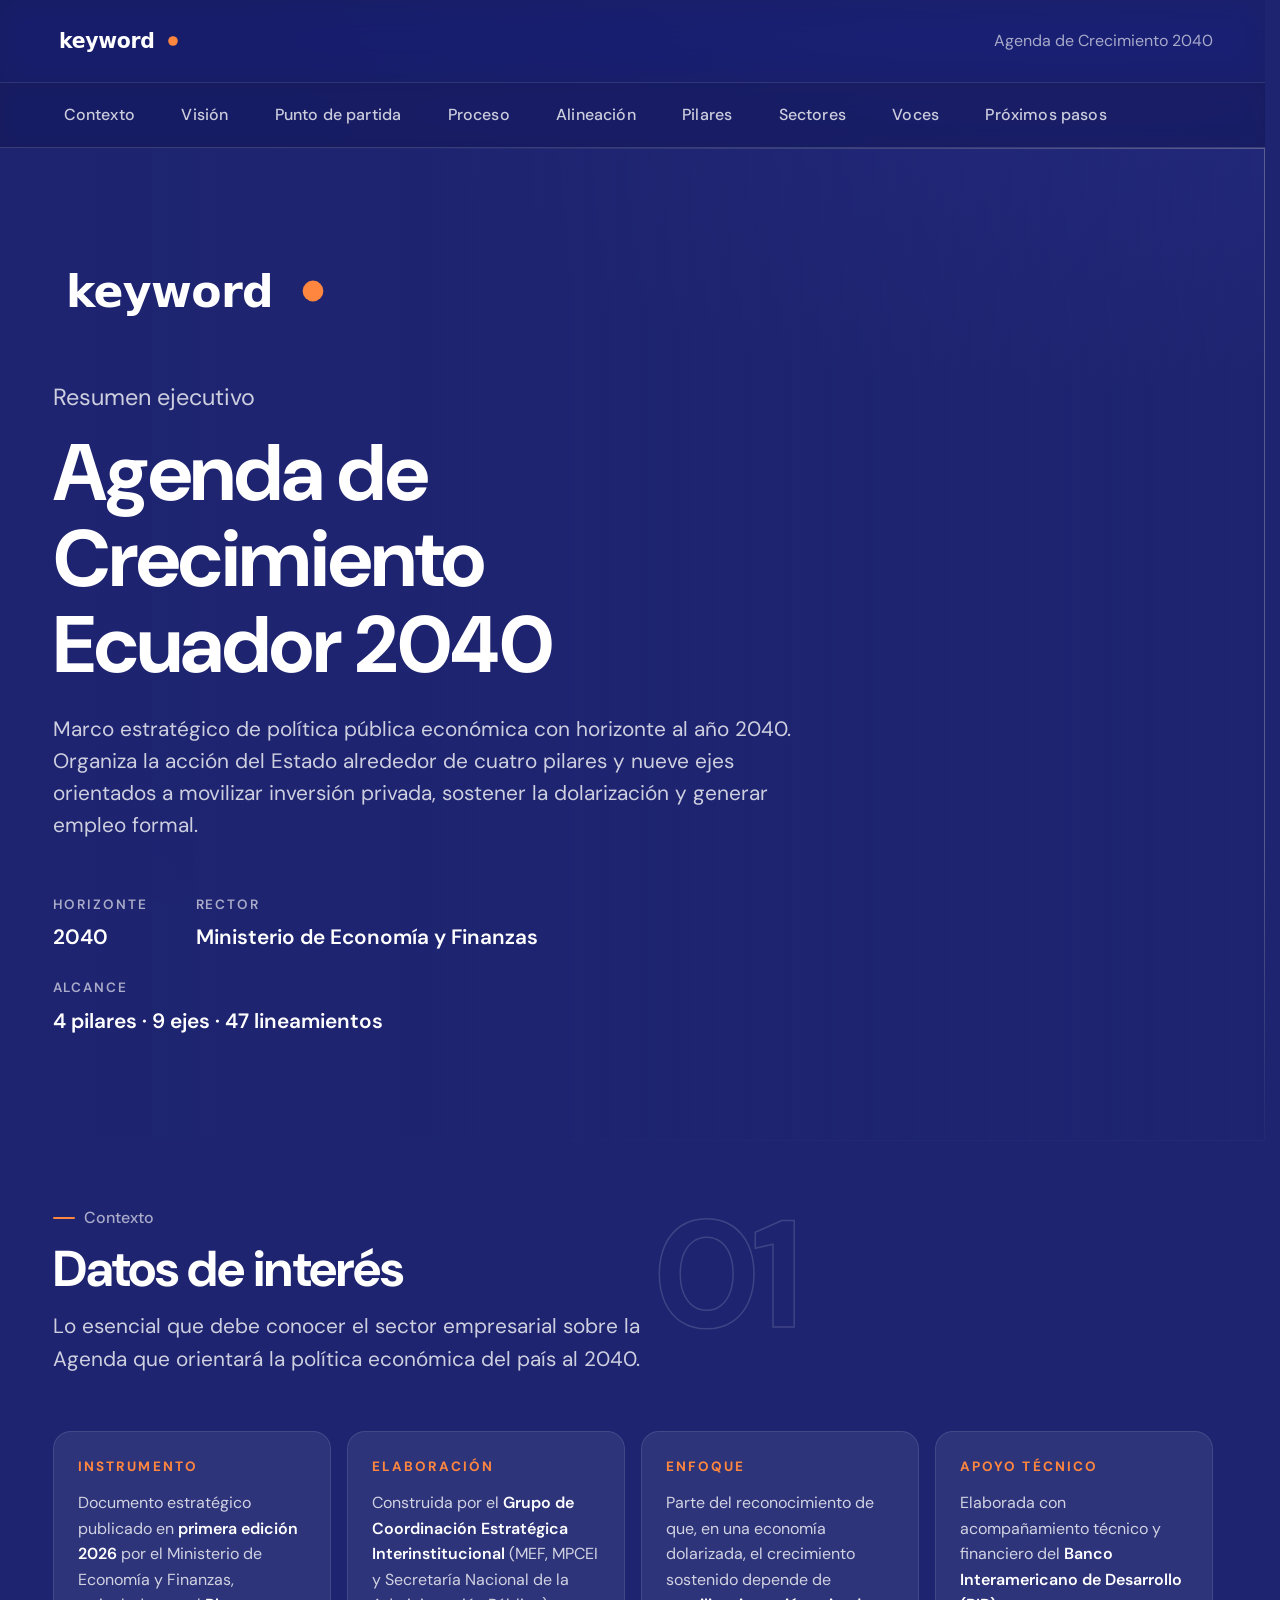
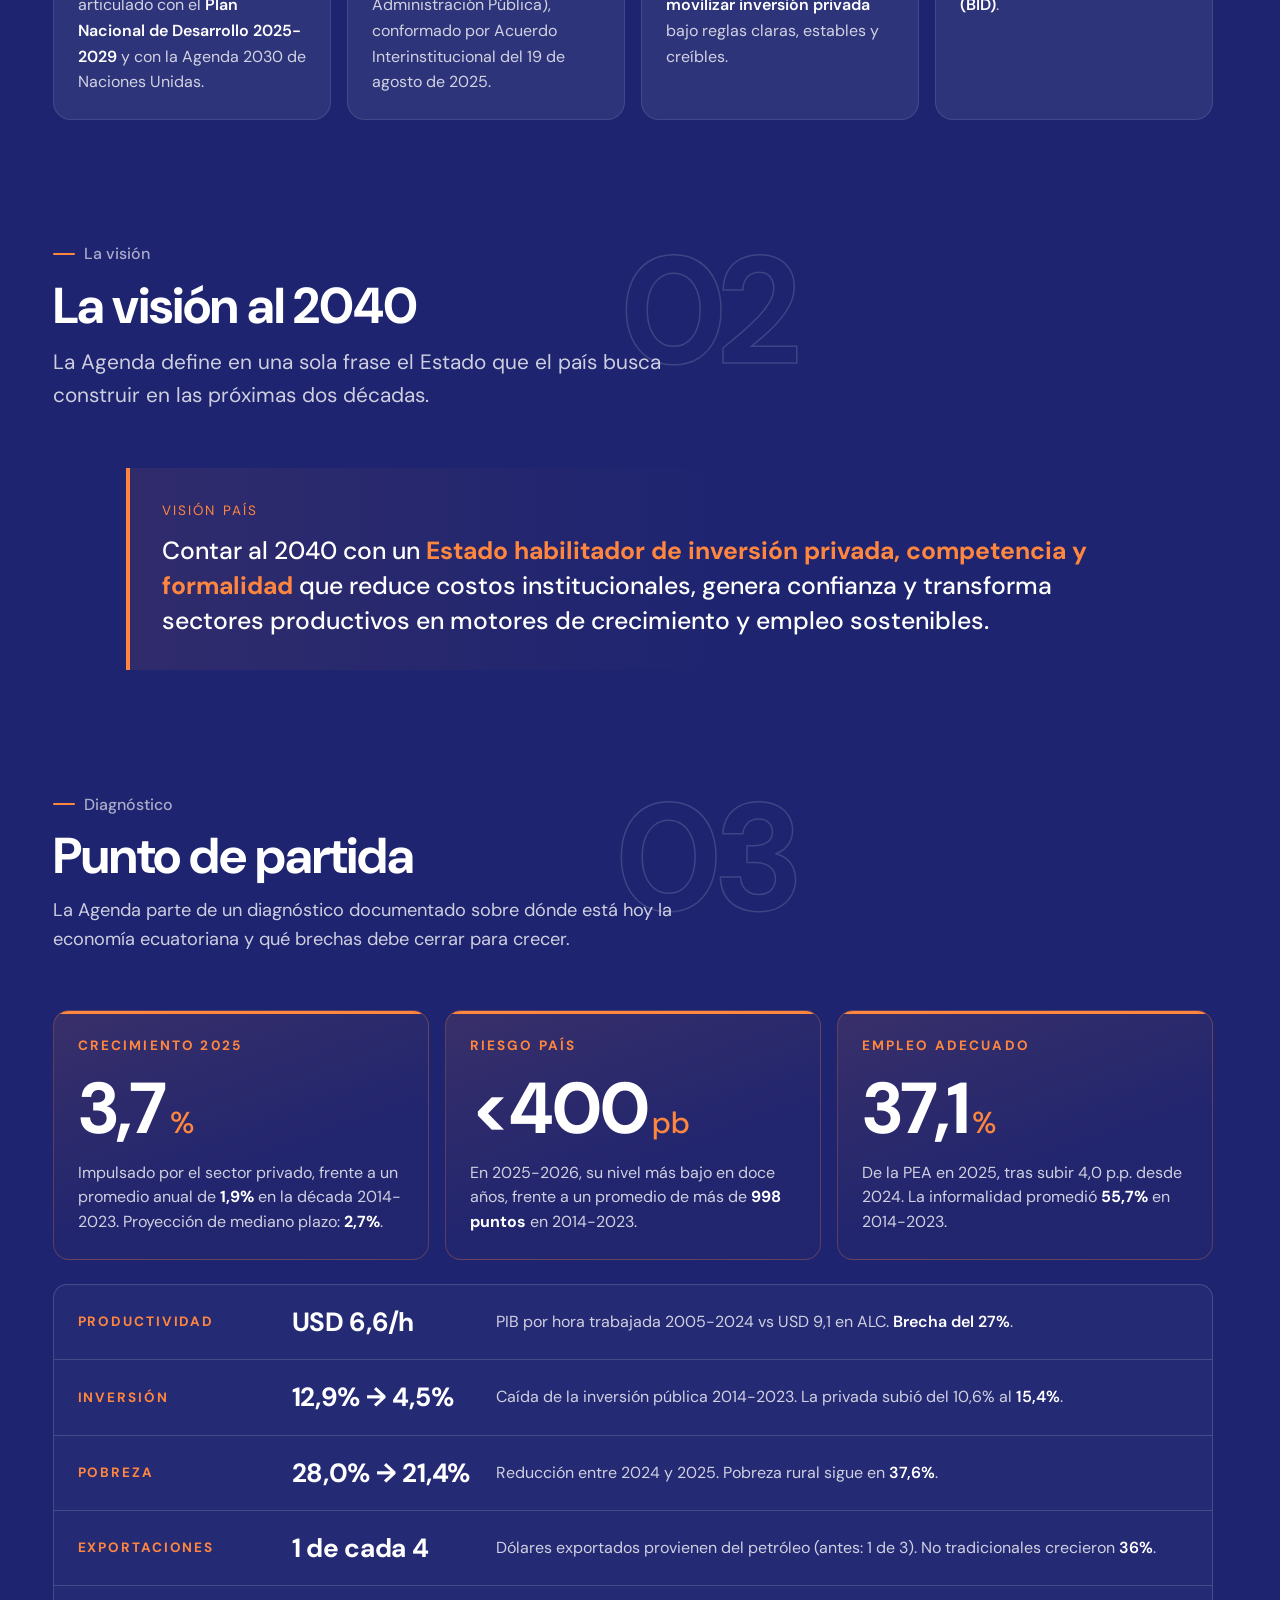
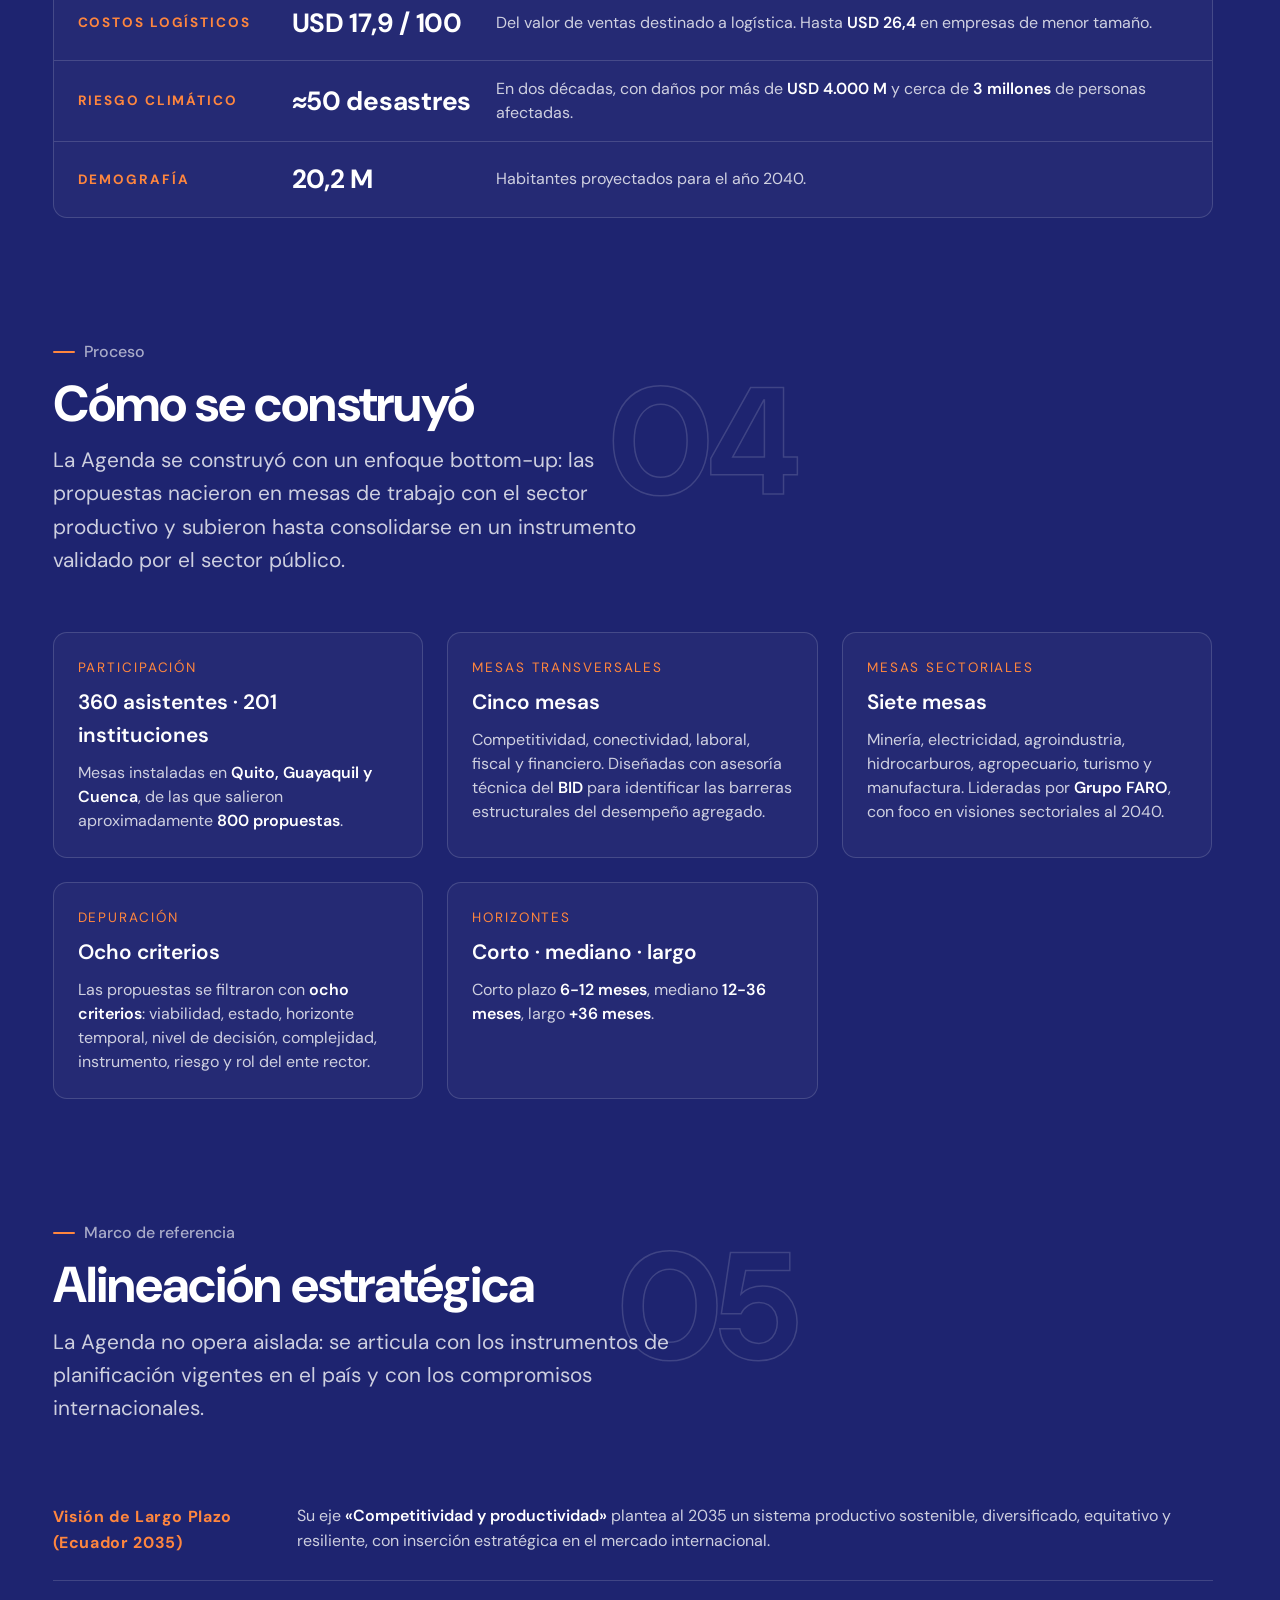
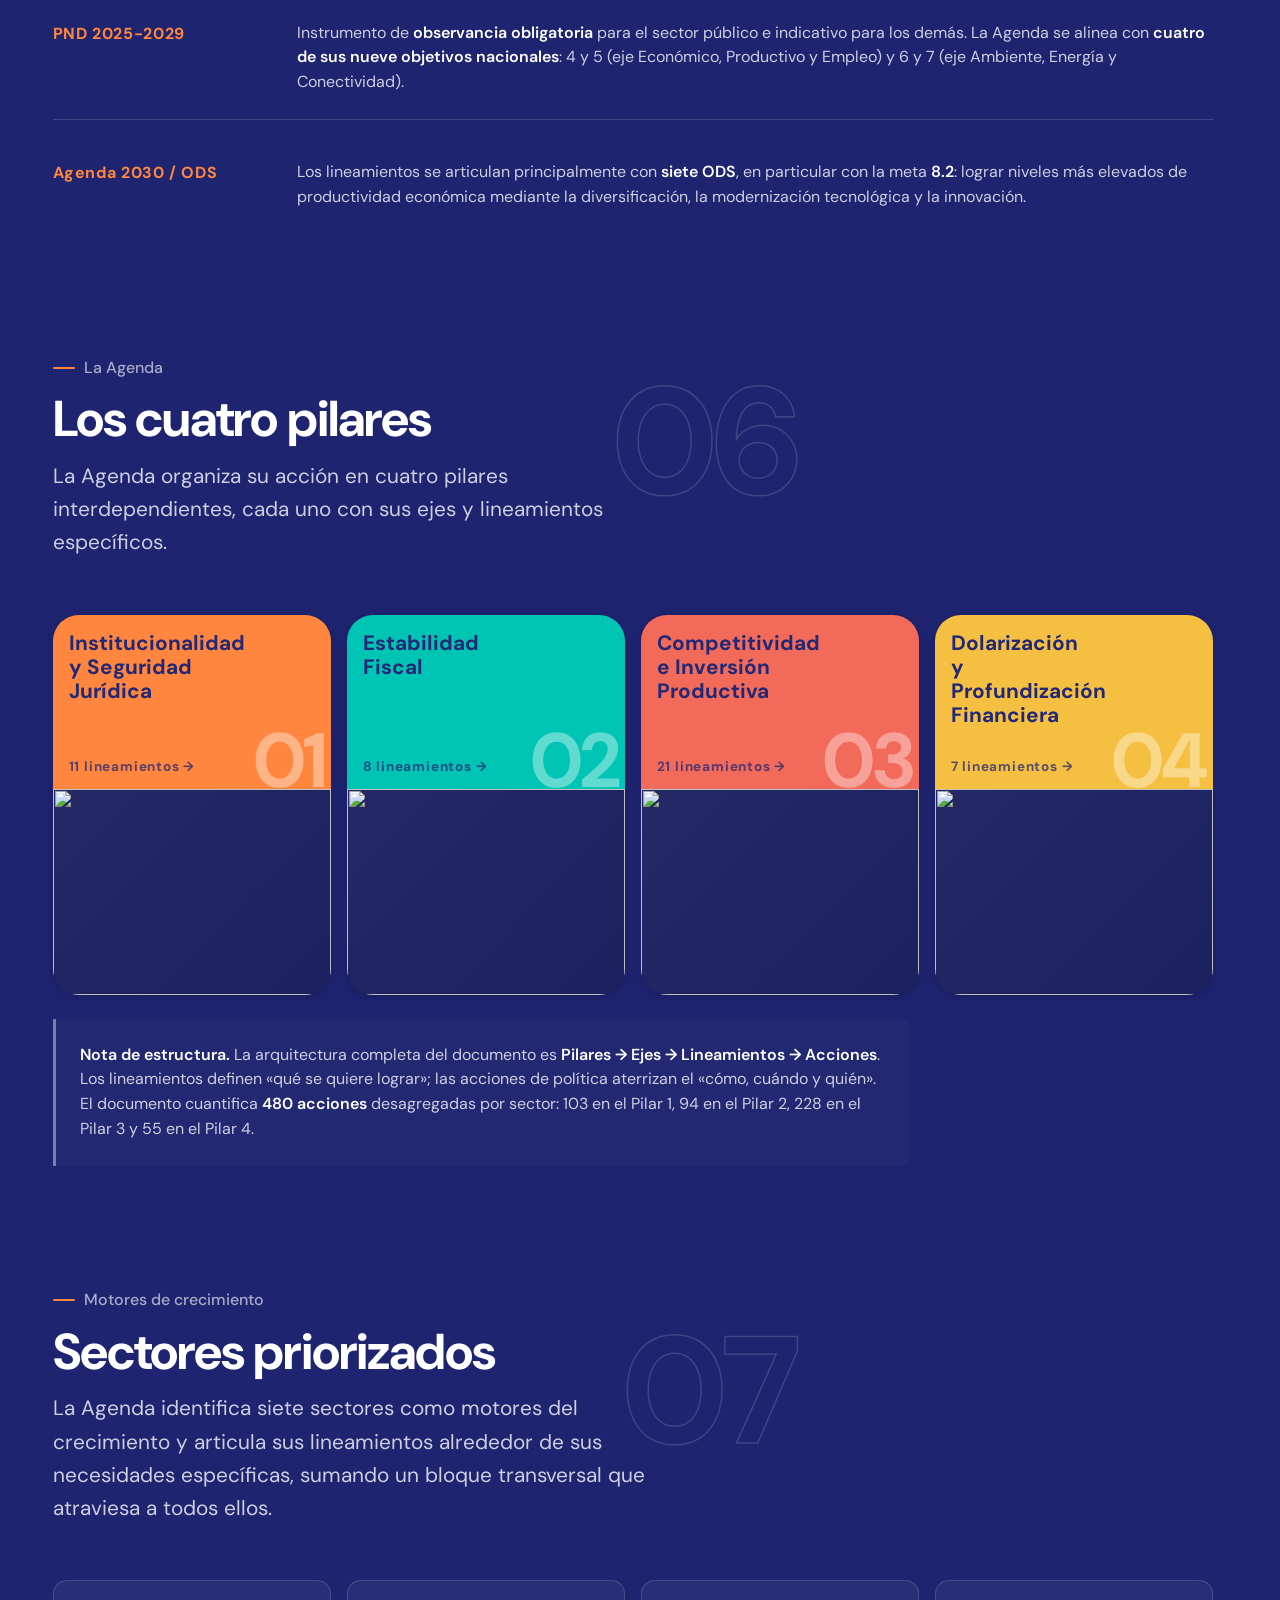
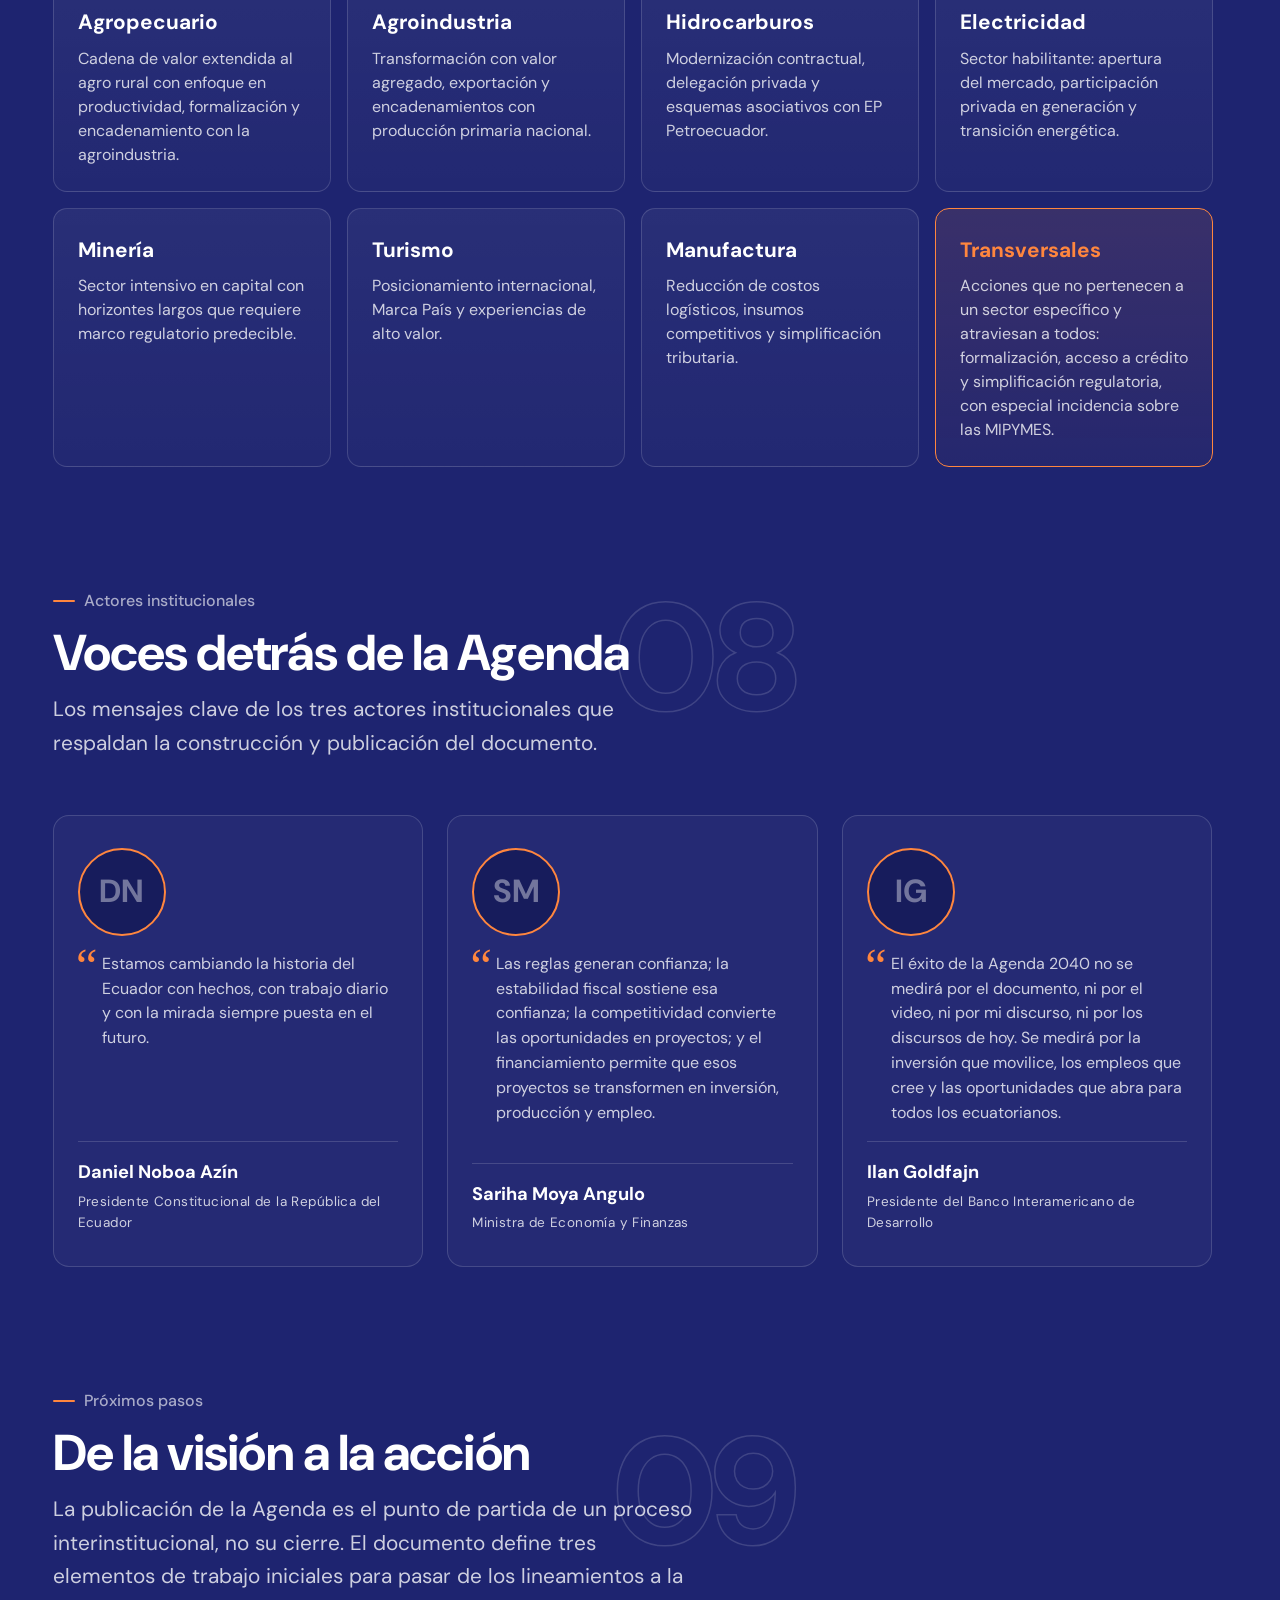
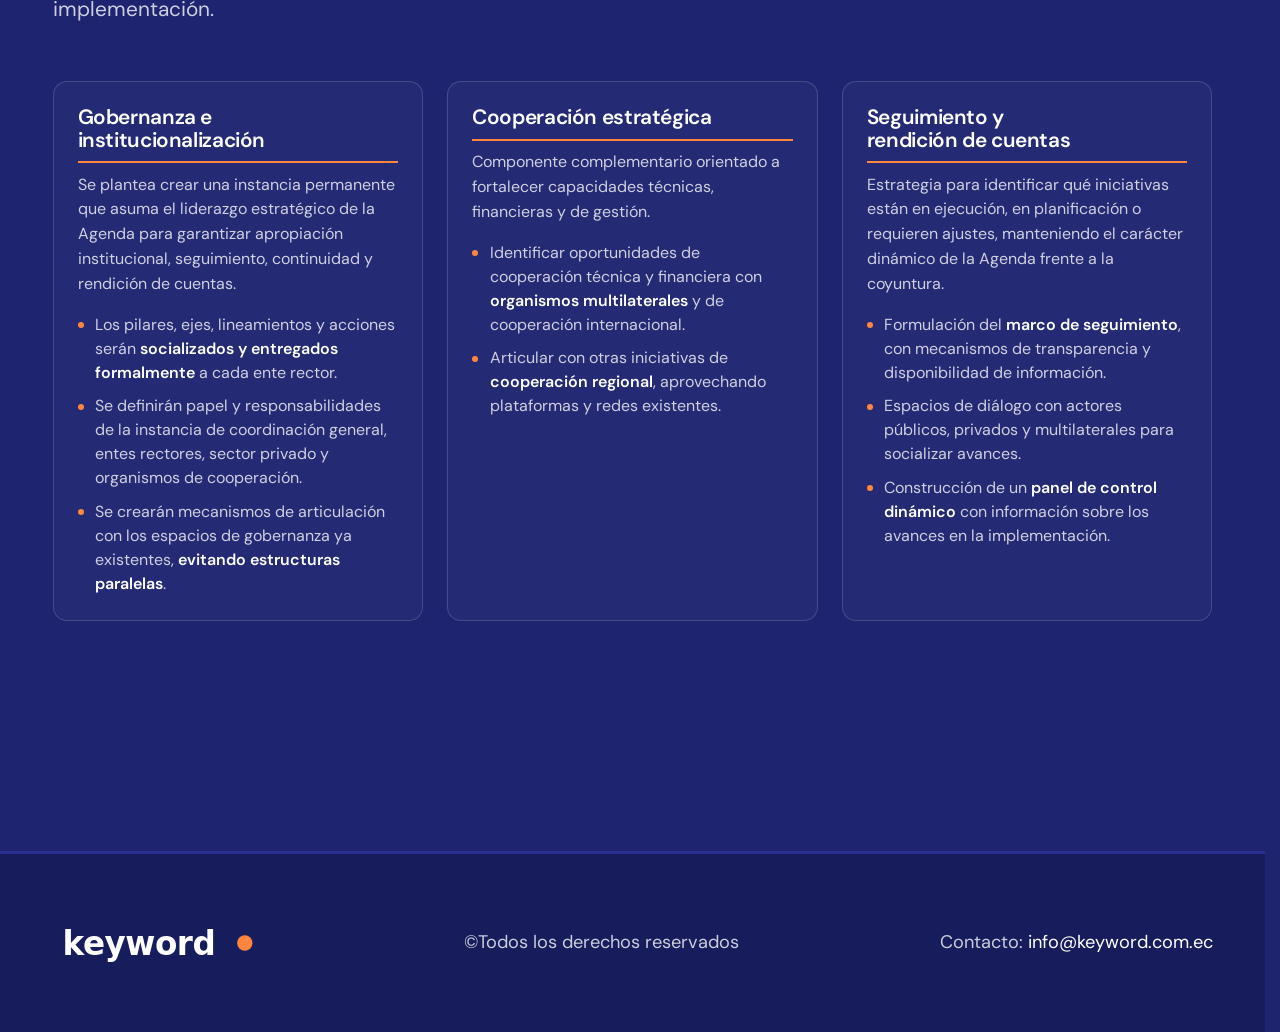
==== commit 05ec2143: "v2" ====
--- a/index.html
+++ b/index.html
@@ -31,6 +31,21 @@
 
 <main>
 
+<!-- Nav interno del home (sticky) -->
+<nav class="home-nav" aria-label="Índice del resumen">
+  <div class="wrap home-nav__inner">
+    <a href="#datos">Contexto</a>
+    <a href="#vision">Visión</a>
+    <a href="#punto">Punto de partida</a>
+    <a href="#proceso">Proceso</a>
+    <a href="#alineacion">Alineación</a>
+    <a href="#pilares">Pilares</a>
+    <a href="#sectores">Sectores</a>
+    <a href="#voces">Voces</a>
+    <a href="#roadmap">Próximos pasos</a>
+  </div>
+</nav>
+
 <!-- HERO -->
 <section class="hero" aria-labelledby="titulo-principal">
   <div class="hero__media" aria-hidden="true">
@@ -57,7 +72,7 @@
 </section>
 
 <!-- 01 · DATOS DE INTERÉS -->
-<section class="section" aria-labelledby="titulo-datos">
+<section class="section" id="datos" aria-labelledby="titulo-datos">
   <div class="wrap">
     <header class="section-mark">
       <span class="section-mark__num" aria-hidden="true">01</span>
@@ -108,7 +123,7 @@
 </section>
 
 <!-- 02 · VISIÓN AL 2040 -->
-<section class="section vision" aria-labelledby="titulo-vision">
+<section class="section vision" id="vision" aria-labelledby="titulo-vision">
   <div class="wrap">
     <header class="section-mark">
       <span class="section-mark__num" aria-hidden="true">02</span>
@@ -133,7 +148,7 @@
 </section>
 
 <!-- 03 · PUNTO DE PARTIDA -->
-<section class="section stats" aria-labelledby="titulo-punto">
+<section class="section stats" id="punto" aria-labelledby="titulo-punto">
   <div class="wrap">
     <header class="section-mark">
       <span class="section-mark__num" aria-hidden="true">03</span>
@@ -145,93 +160,98 @@
       </p>
     </header>
 
-    <div class="stats-grid">
-      <article class="stat">
-        <p class="stat__label">Crecimiento</p>
-        <p class="stat__text">
-          En 2025 la economía creció <strong>3,7%</strong>, impulsada por el
-          sector privado, frente a un promedio anual de <strong>1,9%</strong>
-          en la década 2014-2023. La proyección de mediano plazo es
-          <strong>2,7%</strong>.
-        </p>
-      </article>
-      <article class="stat">
-        <p class="stat__label">Productividad</p>
-        <p class="stat__text">
-          El PIB por hora trabajada promedió <strong>USD 6,6</strong>
-          (2005-2024) frente a USD 9,1 en América Latina y el Caribe: una
-          brecha del <strong>27%</strong>.
-        </p>
-      </article>
-      <article class="stat">
-        <p class="stat__label">Empleo</p>
-        <p class="stat__text">
-          El empleo adecuado subió 4,0 p.p. entre 2024 y 2025, hasta el
-          <strong>37,1%</strong> de la PEA. La informalidad promedió
-          <strong>55,7%</strong> en 2014-2023.
-        </p>
-      </article>
-      <article class="stat">
-        <p class="stat__label">Inversión</p>
-        <p class="stat__text">
-          Entre 2014 y 2023 la inversión pública cayó del <strong>12,9%</strong>
-          al <strong>4,5%</strong> del PIB, mientras la privada subió del
+    <!-- Fila 1: 3 stats destacadas con número protagonista -->
+    <div class="stats-hero">
+      <article class="stat-hero">
+        <p class="stat-hero__label">Crecimiento 2025</p>
+        <p class="stat-hero__figure">3,7<span>%</span></p>
+        <p class="stat-hero__note">
+          Impulsado por el sector privado, frente a un promedio anual de
+          <strong>1,9%</strong> en la década 2014-2023. Proyección de
+          mediano plazo: <strong>2,7%</strong>.
+        </p>
+      </article>
+      <article class="stat-hero">
+        <p class="stat-hero__label">Riesgo país</p>
+        <p class="stat-hero__figure">&lt;400<span>pb</span></p>
+        <p class="stat-hero__note">
+          En 2025-2026, su nivel más bajo en doce años, frente a un promedio
+          de más de <strong>998 puntos</strong> en 2014-2023.
+        </p>
+      </article>
+      <article class="stat-hero">
+        <p class="stat-hero__label">Empleo adecuado</p>
+        <p class="stat-hero__figure">37,1<span>%</span></p>
+        <p class="stat-hero__note">
+          De la PEA en 2025, tras subir 4,0 p.p. desde 2024. La informalidad
+          promedió <strong>55,7%</strong> en 2014-2023.
+        </p>
+      </article>
+    </div>
+
+    <!-- Fila 2: stats compactas horizontales -->
+    <div class="stats-list">
+      <article class="stat-row">
+        <span class="stat-row__key">Productividad</span>
+        <span class="stat-row__val">USD 6,6/h</span>
+        <span class="stat-row__ctx">
+          PIB por hora trabajada 2005-2024 vs USD 9,1 en ALC.
+          <strong>Brecha del 27%</strong>.
+        </span>
+      </article>
+      <article class="stat-row">
+        <span class="stat-row__key">Inversión</span>
+        <span class="stat-row__val">12,9% → 4,5%</span>
+        <span class="stat-row__ctx">
+          Caída de la inversión pública 2014-2023. La privada subió del
           10,6% al <strong>15,4%</strong>.
-        </p>
-      </article>
-      <article class="stat">
-        <p class="stat__label">Riesgo país</p>
-        <p class="stat__text">
-          Descendió por debajo de los <strong>400 puntos básicos</strong>
-          en 2025-2026, su nivel más bajo en doce años, frente a un promedio
-          de más de <strong>998 puntos</strong> en 2014-2023.
-        </p>
-      </article>
-      <article class="stat">
-        <p class="stat__label">Pobreza</p>
-        <p class="stat__text">
-          La pobreza por ingresos bajó del <strong>28,0%</strong> (2024) al
-          <strong>21,4%</strong> (2025); la pobreza rural sigue en
+        </span>
+      </article>
+      <article class="stat-row">
+        <span class="stat-row__key">Pobreza</span>
+        <span class="stat-row__val">28,0% → 21,4%</span>
+        <span class="stat-row__ctx">
+          Reducción entre 2024 y 2025. Pobreza rural sigue en
           <strong>37,6%</strong>.
-        </p>
-      </article>
-      <article class="stat">
-        <p class="stat__label">Exportaciones</p>
-        <p class="stat__text">
-          El petróleo pasó de uno de cada tres dólares exportados a
-          <strong>uno de cada cuatro</strong>. Las exportaciones no
+        </span>
+      </article>
+      <article class="stat-row">
+        <span class="stat-row__key">Exportaciones</span>
+        <span class="stat-row__val">1 de cada 4</span>
+        <span class="stat-row__ctx">
+          Dólares exportados provienen del petróleo (antes: 1 de 3). No
           tradicionales crecieron <strong>36%</strong>.
-        </p>
-      </article>
-      <article class="stat">
-        <p class="stat__label">Costos logísticos</p>
-        <p class="stat__text">
-          Las empresas destinan <strong>USD 17,9 de cada USD 100</strong> en
-          ventas a logística, y hasta <strong>USD 26,4</strong> en las de
-          menor tamaño.
-        </p>
-      </article>
-      <article class="stat">
-        <p class="stat__label">Clima</p>
-        <p class="stat__text">
-          Cerca de <strong>50 desastres naturales</strong> en dos décadas,
-          con daños superiores a <strong>USD 4.000 millones</strong> y cerca
-          de <strong>3 millones</strong> de personas afectadas.
-        </p>
-      </article>
-      <article class="stat">
-        <p class="stat__label">Demografía</p>
-        <p class="stat__text">
-          Ecuador llegaría a <strong>20,2 millones</strong> de habitantes
-          hacia 2040.
-        </p>
+        </span>
+      </article>
+      <article class="stat-row">
+        <span class="stat-row__key">Costos logísticos</span>
+        <span class="stat-row__val">USD 17,9 / 100</span>
+        <span class="stat-row__ctx">
+          Del valor de ventas destinado a logística. Hasta
+          <strong>USD 26,4</strong> en empresas de menor tamaño.
+        </span>
+      </article>
+      <article class="stat-row">
+        <span class="stat-row__key">Riesgo climático</span>
+        <span class="stat-row__val">≈50 desastres</span>
+        <span class="stat-row__ctx">
+          En dos décadas, con daños por más de <strong>USD 4.000 M</strong>
+          y cerca de <strong>3 millones</strong> de personas afectadas.
+        </span>
+      </article>
+      <article class="stat-row">
+        <span class="stat-row__key">Demografía</span>
+        <span class="stat-row__val">20,2 M</span>
+        <span class="stat-row__ctx">
+          Habitantes proyectados para el año 2040.
+        </span>
       </article>
     </div>
   </div>
 </section>
 
 <!-- 04 · CÓMO SE CONSTRUYÓ -->
-<section class="section build" aria-labelledby="titulo-build">
+<section class="section build" id="proceso" aria-labelledby="titulo-build">
   <div class="wrap">
     <header class="section-mark">
       <span class="section-mark__num" aria-hidden="true">04</span>
@@ -293,7 +313,7 @@
 </section>
 
 <!-- 05 · ALINEACIÓN ESTRATÉGICA -->
-<section class="section align" aria-labelledby="titulo-align">
+<section class="section align" id="alineacion" aria-labelledby="titulo-align">
   <div class="wrap">
     <header class="section-mark">
       <span class="section-mark__num" aria-hidden="true">05</span>
@@ -338,7 +358,7 @@
 </section>
 
 <!-- 06 · LOS CUATRO PILARES -->
-<section class="section" aria-labelledby="titulo-pilares">
+<section class="section" id="pilares" aria-labelledby="titulo-pilares">
   <div class="wrap">
     <header class="section-mark">
       <span class="section-mark__num" aria-hidden="true">06</span>
@@ -350,14 +370,20 @@
       </p>
     </header>
 
-    <div class="obj-cover-grid">
+    <div class="objectives__grid">
       <a href="pages/pilar-1.html" class="obj-cover obj-cover--1">
         <span class="obj-cover__top">
           <span class="obj-cover__num" aria-hidden="true">01</span>
           <span class="obj-cover__title">Institucionalidad y Seguridad Jurídica</span>
           <span class="obj-cover__cta">11 lineamientos →</span>
         </span>
-        <span class="obj-cover__photo"><img src="img/pilar-1-cover.jpg" alt="" loading="lazy" /></span>
+        <span class="obj-cover__photo">
+          <img src="img/pilar-1-cover.jpg" alt="" loading="lazy" />
+          <span class="obj-cover__blurb">
+            Reglas claras, previsibilidad regulatoria y seguridad jurídica
+            como base para la inversión productiva.
+          </span>
+        </span>
       </a>
 
       <a href="pages/pilar-2.html" class="obj-cover obj-cover--2">
@@ -366,7 +392,13 @@
           <span class="obj-cover__title">Estabilidad Fiscal</span>
           <span class="obj-cover__cta">8 lineamientos →</span>
         </span>
-        <span class="obj-cover__photo"><img src="img/pilar-2-cover.jpg" alt="" loading="lazy" /></span>
+        <span class="obj-cover__photo">
+          <img src="img/pilar-2-cover.jpg" alt="" loading="lazy" />
+          <span class="obj-cover__blurb">
+            Sostenibilidad de las finanzas públicas y un sistema tributario
+            eficiente para la inversión y la productividad.
+          </span>
+        </span>
       </a>
 
       <a href="pages/pilar-3.html" class="obj-cover obj-cover--3">
@@ -375,7 +407,13 @@
           <span class="obj-cover__title">Competitividad e Inversión Productiva</span>
           <span class="obj-cover__cta">21 lineamientos →</span>
         </span>
-        <span class="obj-cover__photo"><img src="img/pilar-3-cover.jpg" alt="" loading="lazy" /></span>
+        <span class="obj-cover__photo">
+          <img src="img/pilar-3-cover.jpg" alt="" loading="lazy" />
+          <span class="obj-cover__blurb">
+            Formalización laboral, infraestructura, innovación y
+            coordinación público-privada.
+          </span>
+        </span>
       </a>
 
       <a href="pages/pilar-4.html" class="obj-cover obj-cover--4">
@@ -384,7 +422,13 @@
           <span class="obj-cover__title">Dolarización y Profundización Financiera</span>
           <span class="obj-cover__cta">7 lineamientos →</span>
         </span>
-        <span class="obj-cover__photo"><img src="img/pilar-4-cover.jpg" alt="" loading="lazy" /></span>
+        <span class="obj-cover__photo">
+          <img src="img/pilar-4-cover.jpg" alt="" loading="lazy" />
+          <span class="obj-cover__blurb">
+            Sistema financiero capaz de canalizar ahorro y crédito hacia la
+            inversión productiva, sosteniendo el modelo monetario.
+          </span>
+        </span>
       </a>
     </div>
 
@@ -400,7 +444,7 @@
 </section>
 
 <!-- 07 · SECTORES PRIORIZADOS -->
-<section class="section sectors" aria-labelledby="titulo-sectores">
+<section class="section sectors" id="sectores" aria-labelledby="titulo-sectores">
   <div class="wrap">
     <header class="section-mark">
       <span class="section-mark__num" aria-hidden="true">07</span>
@@ -476,7 +520,7 @@
 </section>
 
 <!-- 08 · VOCES DETRÁS DE LA AGENDA -->
-<section class="section voices" aria-labelledby="titulo-voces">
+<section class="section voices" id="voces" aria-labelledby="titulo-voces">
   <div class="wrap">
     <header class="section-mark">
       <span class="section-mark__num" aria-hidden="true">08</span>
@@ -533,7 +577,7 @@
 </section>
 
 <!-- 09 · DE LA VISIÓN A LA ACCIÓN -->
-<section class="section roadmap-final" aria-labelledby="titulo-roadmap">
+<section class="section roadmap-final" id="roadmap" aria-labelledby="titulo-roadmap">
   <div class="wrap">
     <header class="section-mark">
       <span class="section-mark__num" aria-hidden="true">09</span>
--- a/css/styles.css
+++ b/css/styles.css
@@ -1611,3 +1611,186 @@
   max-width: 78ch;
 }
 .wall-note strong { color: var(--white); font-weight: 600; }
+
+/* ============================================================
+   v2 — Correcciones y mejoras UX
+   ============================================================ */
+html { scroll-behavior: smooth; }
+:root { --nav-h: 52px; }
+section[id] { scroll-margin-top: calc(var(--nav-h) + 1rem); }
+
+/* --- Nav sticky interno del home ------------------------------ */
+.home-nav {
+  position: sticky;
+  top: 0;
+  z-index: 40;
+  background: rgba(23, 28, 92, 0.85);
+  backdrop-filter: saturate(140%) blur(10px);
+  -webkit-backdrop-filter: saturate(140%) blur(10px);
+  border-bottom: 1px solid var(--t-15);
+}
+.home-nav__inner {
+  display: flex;
+  gap: var(--s-4);
+  overflow-x: auto;
+  padding-block: 0.85rem;
+  scrollbar-width: none;
+}
+.home-nav__inner::-webkit-scrollbar { display: none; }
+.home-nav a {
+  flex-shrink: 0;
+  color: var(--t-75);
+  text-decoration: none;
+  font-size: var(--fs-sm);
+  font-weight: 500;
+  letter-spacing: 0.01em;
+  padding: 0.35rem 0.7rem;
+  border-radius: 999px;
+  transition: color var(--t-fast) var(--ease), background var(--t-fast) var(--ease);
+  white-space: nowrap;
+}
+.home-nav a:hover { color: var(--white); background: rgba(255,255,255,0.08); }
+
+/* --- Fix: framing del eje (borde suave + card) ---------------- */
+.phase__framing {
+  margin: 0.6rem 0 var(--s-4);
+  padding: var(--s-3) var(--s-4);
+  border-left: none;
+  background: rgba(255,255,255,0.04);
+  border-radius: 10px;
+  color: var(--t-85, var(--t-75));
+  font-size: var(--fs-sm);
+  line-height: 1.6;
+  max-width: none;
+}
+
+/* --- Stats: fila destacada + fila compacta -------------------- */
+.stats-hero {
+  display: grid;
+  grid-template-columns: repeat(3, 1fr);
+  gap: var(--s-3);
+  margin-top: var(--s-5);
+  margin-bottom: var(--s-4);
+}
+@media (max-width: 900px) { .stats-hero { grid-template-columns: 1fr; } }
+
+.stat-hero {
+  position: relative;
+  padding: var(--s-4);
+  border-radius: 16px;
+  background: linear-gradient(160deg, rgba(255,134,62,0.12), rgba(255,134,62,0.02) 60%);
+  border: 1px solid rgba(255,134,62,0.25);
+  overflow: hidden;
+}
+.stat-hero::before {
+  content: "";
+  position: absolute;
+  top: 0; left: 0;
+  width: 100%; height: 3px;
+  background: var(--orange);
+}
+.stat-hero__label {
+  font-size: var(--fs-xs);
+  letter-spacing: 0.16em;
+  text-transform: uppercase;
+  color: var(--orange);
+  font-weight: 700;
+  margin-bottom: var(--s-3);
+}
+.stat-hero__figure {
+  font-size: clamp(3rem, 6vw, 4.5rem);
+  font-weight: 700;
+  line-height: 1;
+  letter-spacing: -0.03em;
+  color: var(--white);
+  margin-bottom: var(--s-3);
+}
+.stat-hero__figure span {
+  font-size: 0.42em;
+  color: var(--orange);
+  font-weight: 500;
+  margin-left: 0.15em;
+  letter-spacing: 0;
+}
+.stat-hero__note {
+  font-size: var(--fs-sm);
+  color: var(--t-75);
+  line-height: 1.55;
+}
+.stat-hero__note strong { color: var(--white); font-weight: 700; }
+
+/* --- Lista horizontal para stats compactas -------------------- */
+.stats-list {
+  display: grid;
+  gap: 0;
+  border-radius: 14px;
+  overflow: hidden;
+  background: rgba(255,255,255,0.03);
+  border: 1px solid var(--t-15);
+}
+.stat-row {
+  display: grid;
+  grid-template-columns: 190px 180px 1fr;
+  gap: var(--s-4);
+  align-items: center;
+  padding: var(--s-3) var(--s-4);
+  border-bottom: 1px solid var(--t-15);
+  transition: background var(--t-fast) var(--ease);
+}
+.stat-row:last-child { border-bottom: 0; }
+.stat-row:hover { background: rgba(255,255,255,0.03); }
+.stat-row__key {
+  font-size: var(--fs-xs);
+  letter-spacing: 0.14em;
+  text-transform: uppercase;
+  color: var(--orange);
+  font-weight: 700;
+}
+.stat-row__val {
+  font-size: var(--fs-lg, var(--fs-md));
+  color: var(--white);
+  font-weight: 700;
+  letter-spacing: -0.01em;
+  font-variant-numeric: tabular-nums;
+}
+.stat-row__ctx {
+  font-size: var(--fs-sm);
+  color: var(--t-75);
+  line-height: 1.5;
+}
+.stat-row__ctx strong { color: var(--white); font-weight: 600; }
+@media (max-width: 900px) {
+  .stat-row { grid-template-columns: 1fr; gap: 0.35rem; padding: var(--s-3); }
+}
+
+/* --- Blurb dentro de las tarjetas de pilar ------------------- */
+.obj-cover__photo { position: relative; }
+.obj-cover__blurb {
+  position: absolute;
+  inset: 0;
+  padding: var(--s-4);
+  display: flex;
+  align-items: flex-end;
+  background: linear-gradient(180deg, rgba(23,28,92,0) 40%, rgba(23,28,92,0.92) 100%);
+  color: var(--white);
+  font-size: var(--fs-sm);
+  line-height: 1.5;
+  opacity: 0;
+  transform: translateY(6px);
+  transition: opacity var(--t-med) var(--ease), transform var(--t-med) var(--ease);
+  pointer-events: none;
+}
+.obj-cover:hover .obj-cover__blurb,
+.obj-cover:focus-visible .obj-cover__blurb {
+  opacity: 1;
+  transform: translateY(0);
+}
+/* En mobile, mostrar el blurb siempre (no hay hover) */
+@media (hover: none) {
+  .obj-cover__blurb { opacity: 1; transform: none; background: linear-gradient(180deg, rgba(23,28,92,0.1) 30%, rgba(23,28,92,0.9) 100%); }
+}
+
+/* --- Escala de aspecto del pilar cuando la foto no cargó ------ */
+.obj-cover__photo img {
+  background: linear-gradient(135deg, rgba(255,255,255,0.06), rgba(255,255,255,0.02));
+}
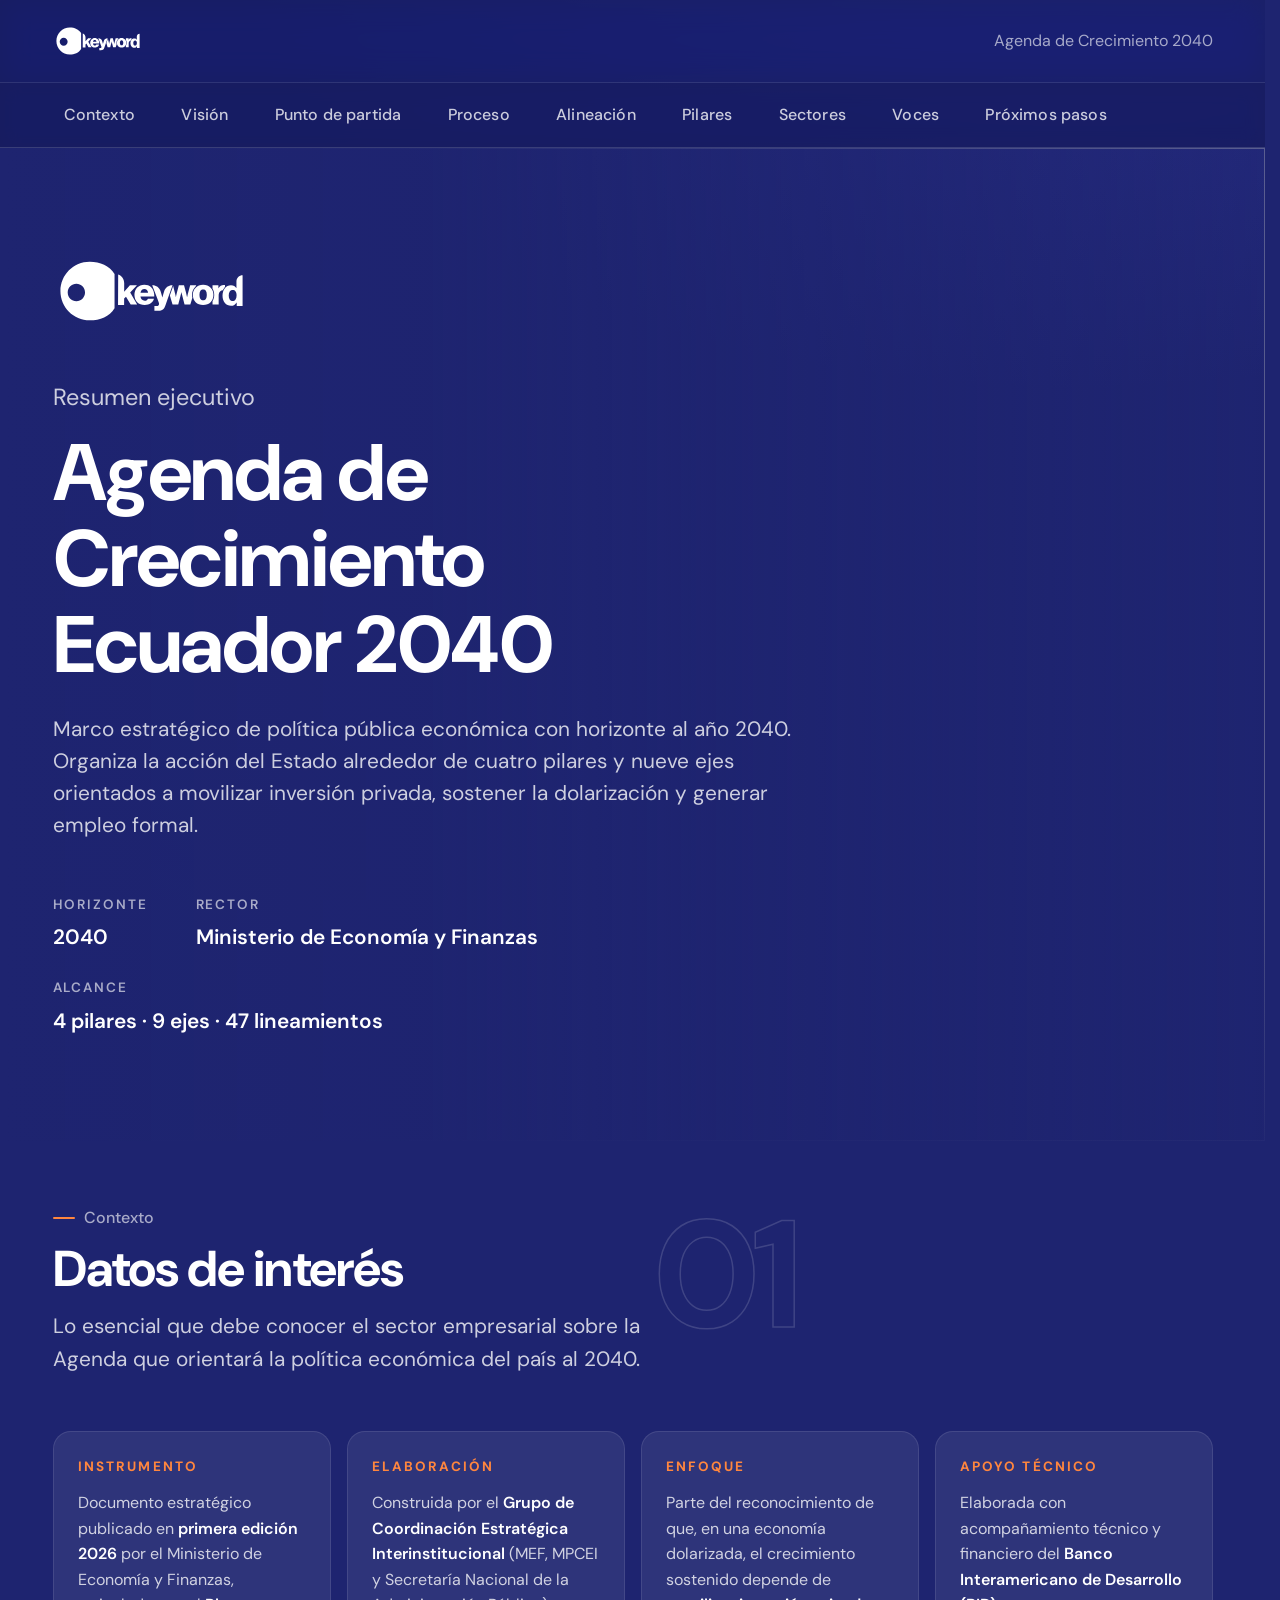
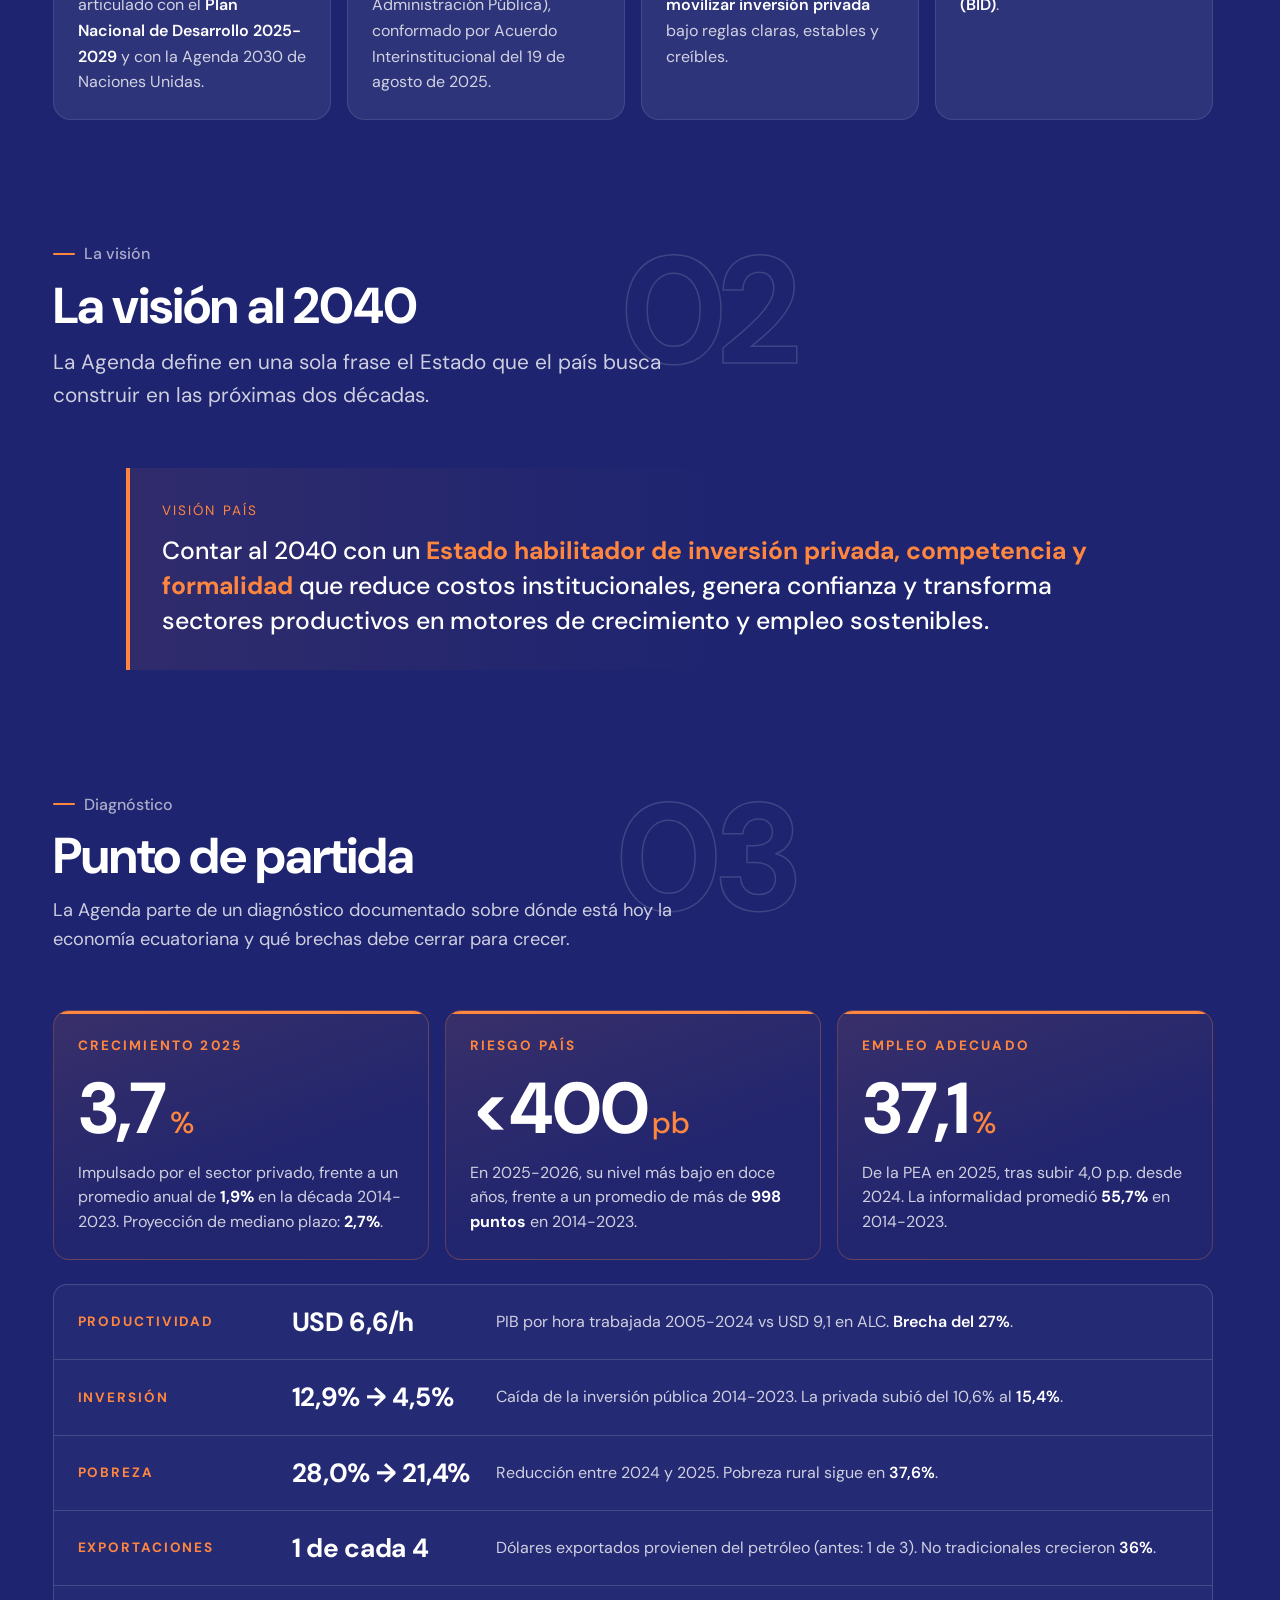
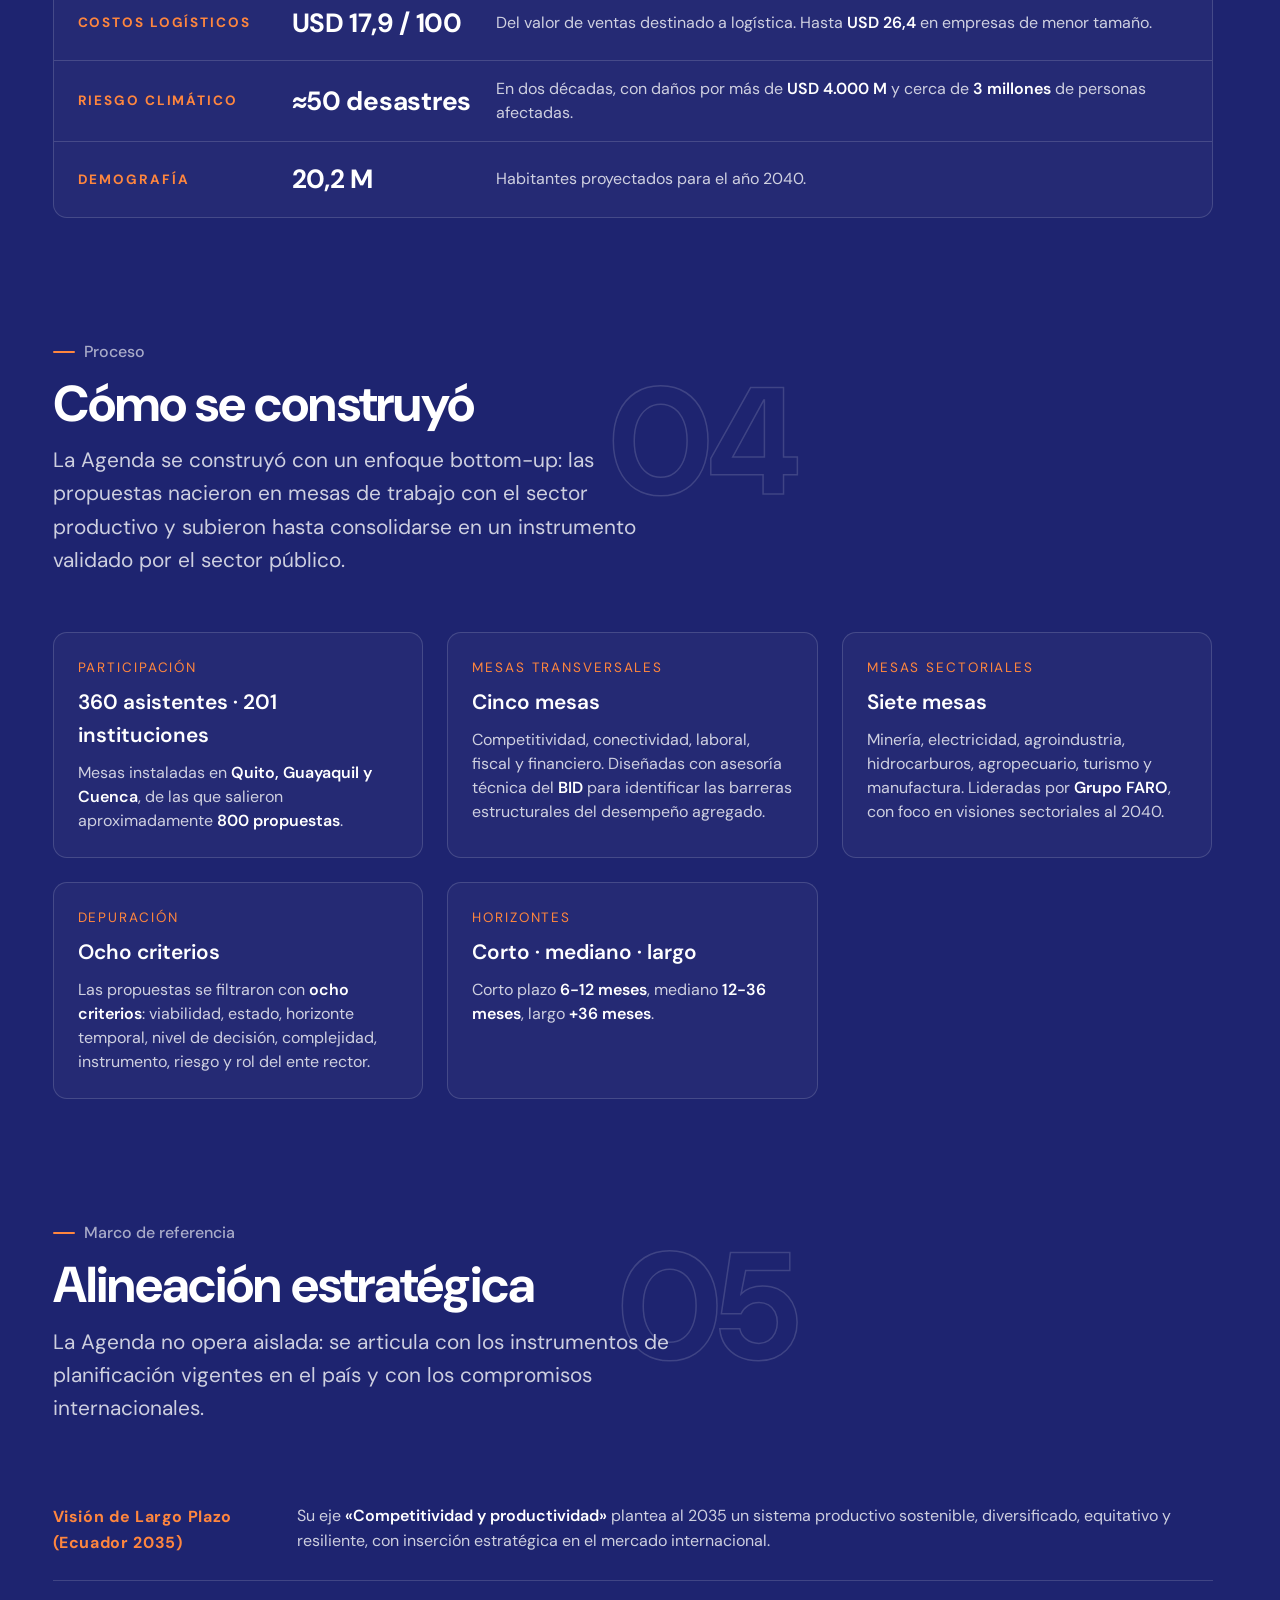
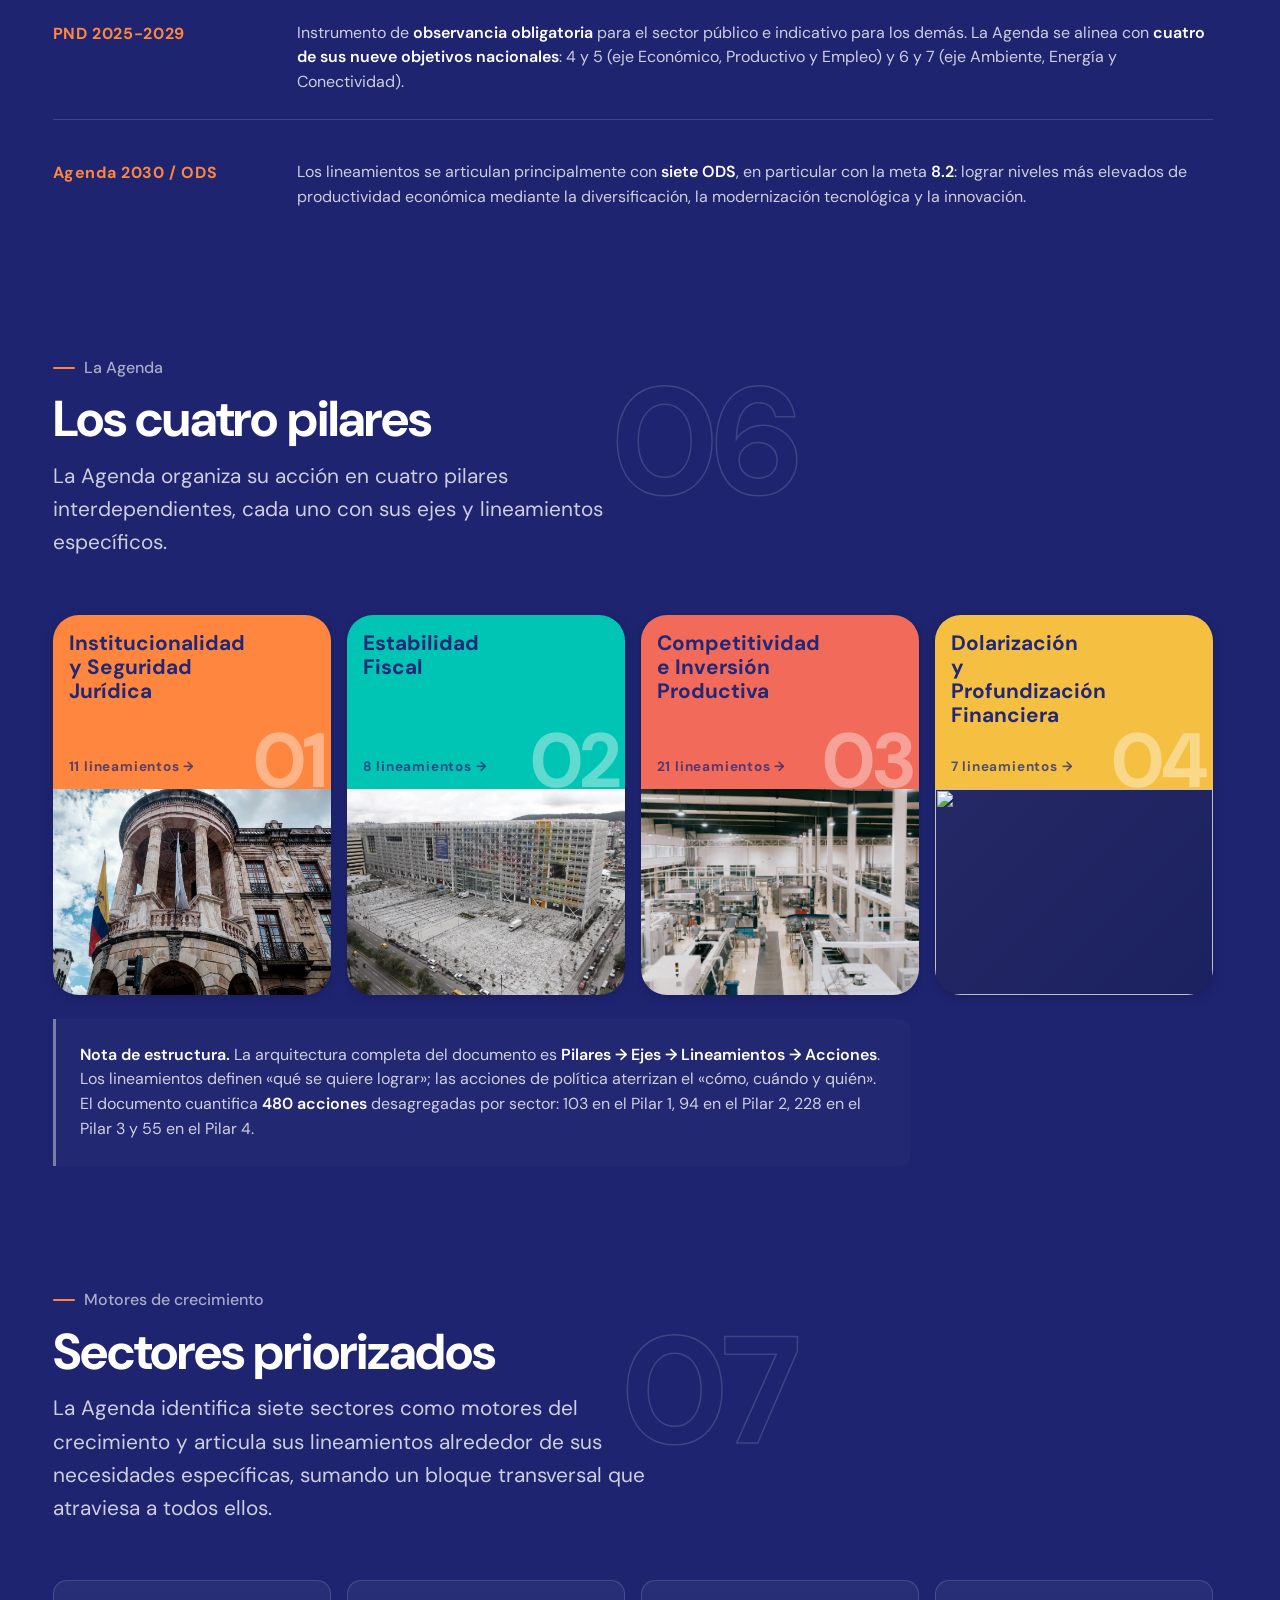
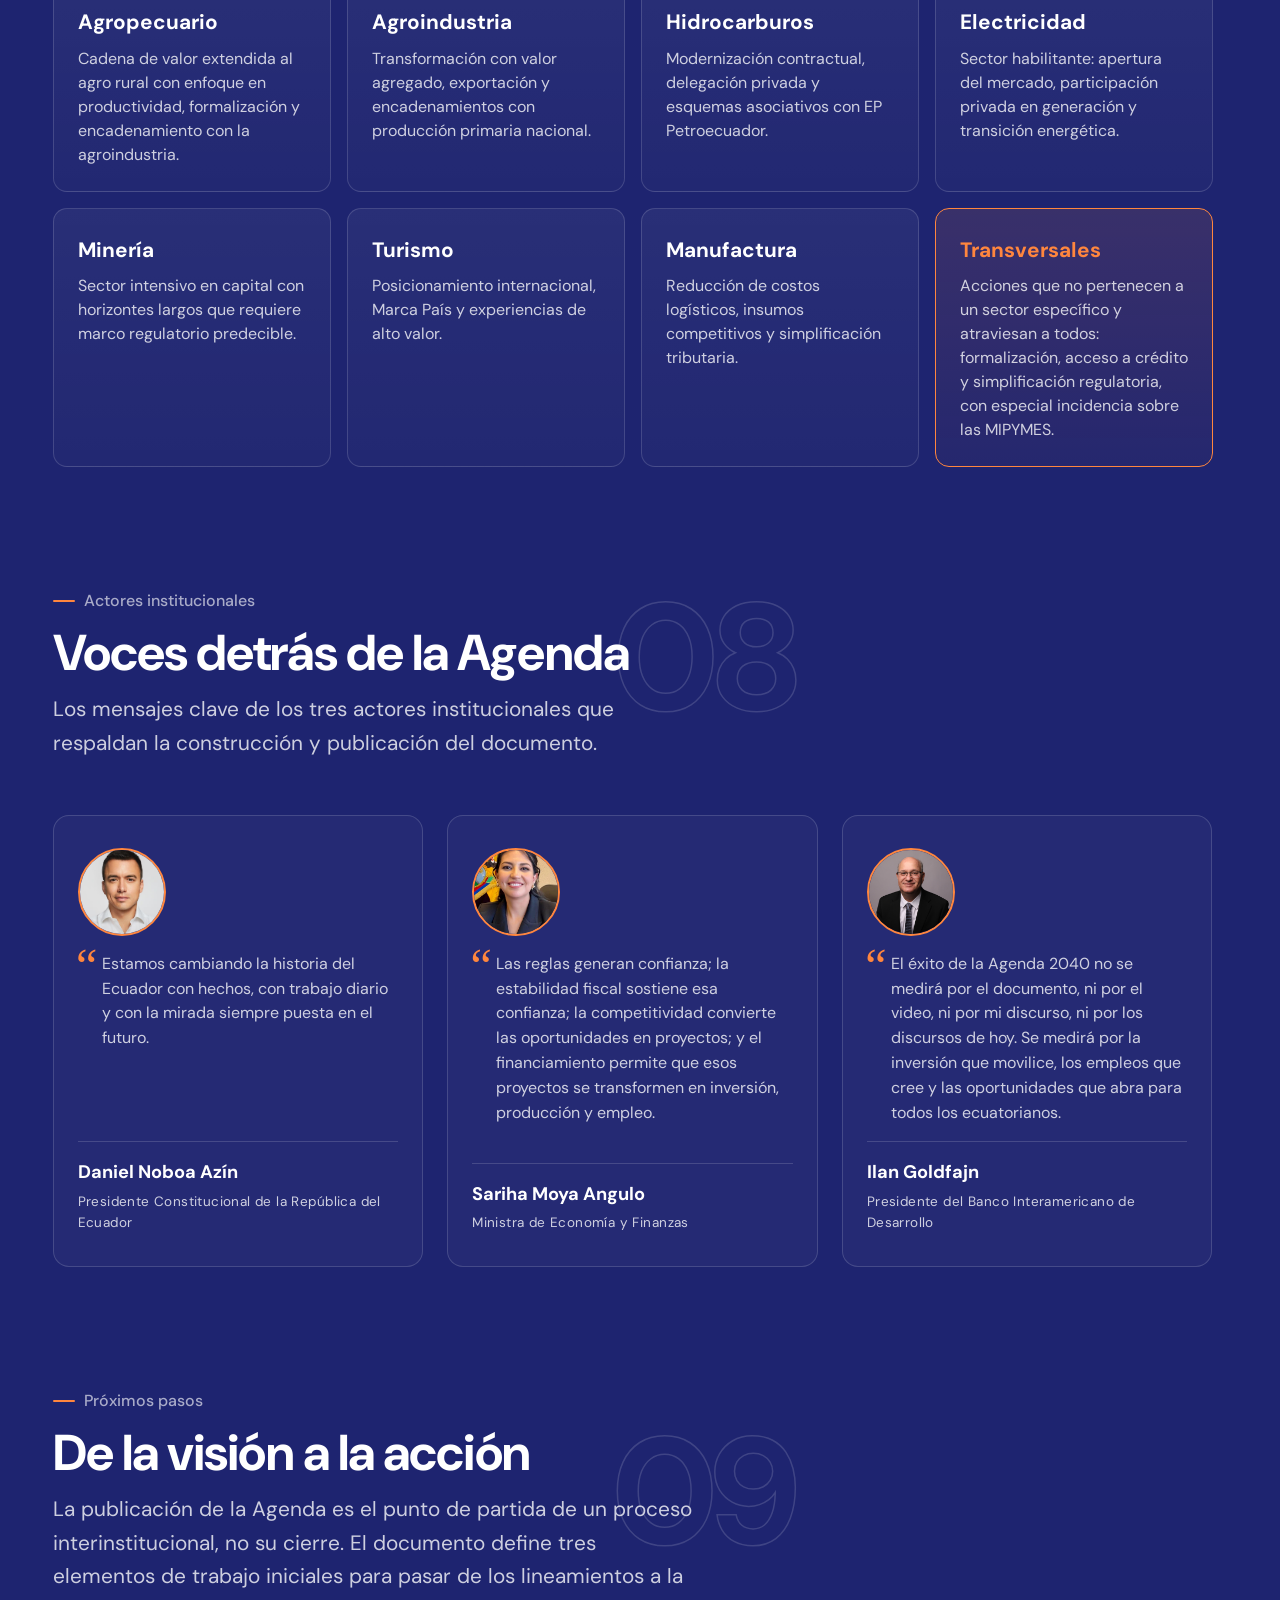
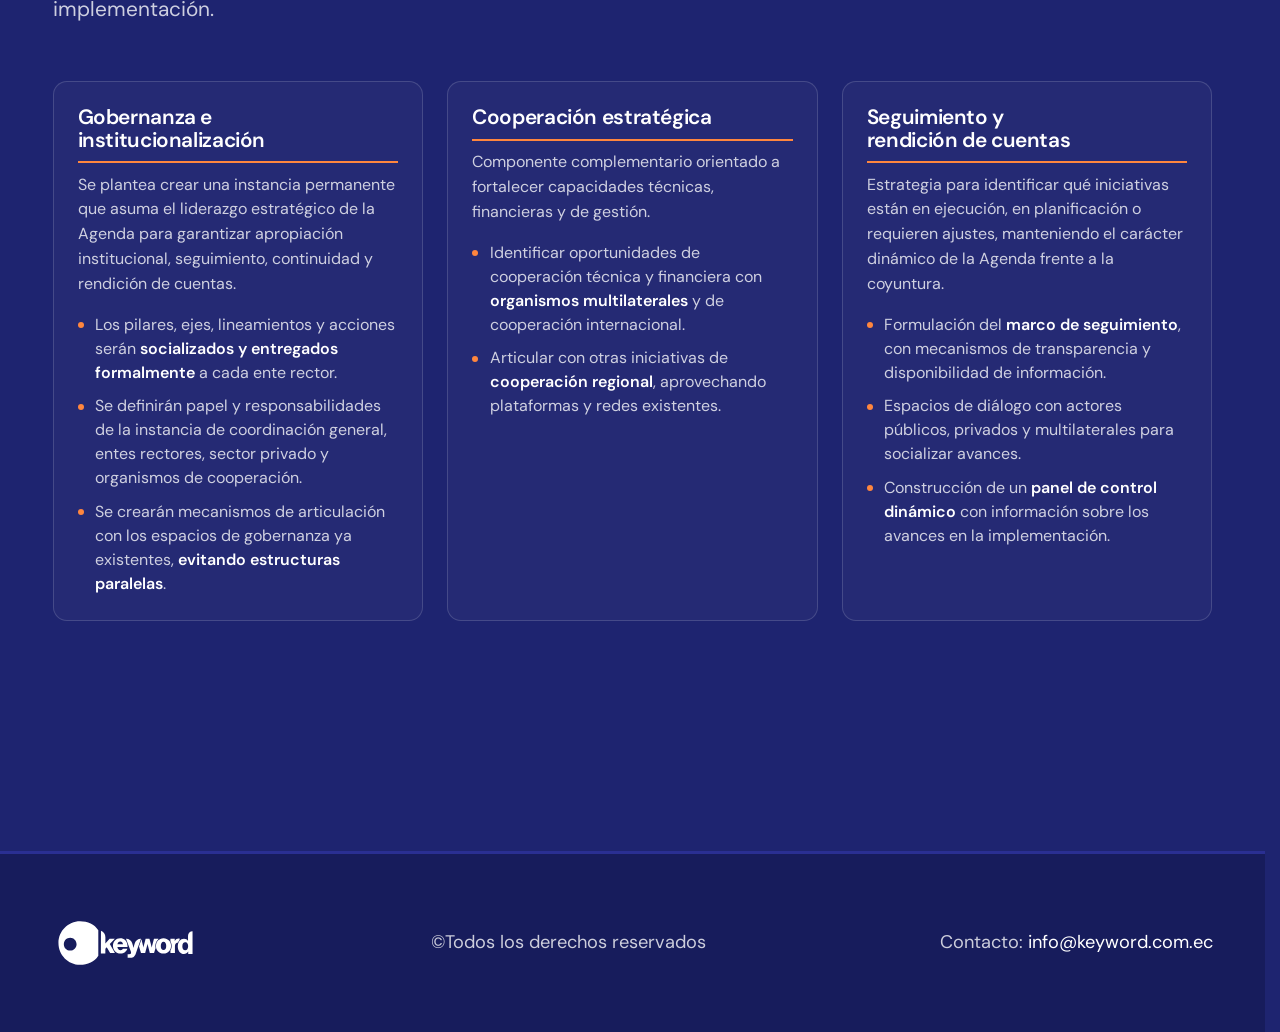
==== commit 2a3742b5: "Add files via upload" ====
--- a/index.html
+++ b/index.html
@@ -534,7 +534,7 @@
 
     <div class="voices-grid">
       <article class="voice">
-        <div class="voice__photo voice__photo--placeholder" aria-hidden="true">DN</div>
+        <div class="voice__photo"><img src="img/voice-noboa.jpg" alt="Retrato de Daniel Noboa" /></div>
         <p class="voice__quote">
           Estamos cambiando la historia del Ecuador con hechos, con trabajo
           diario y con la mirada siempre puesta en el futuro.
@@ -546,7 +546,7 @@
       </article>
 
       <article class="voice">
-        <div class="voice__photo voice__photo--placeholder" aria-hidden="true">SM</div>
+        <div class="voice__photo"><img src="img/voice-moya.jpg" alt="Retrato de Sariha Moya" /></div>
         <p class="voice__quote">
           Las reglas generan confianza; la estabilidad fiscal sostiene esa
           confianza; la competitividad convierte las oportunidades en
@@ -560,7 +560,7 @@
       </article>
 
       <article class="voice">
-        <div class="voice__photo voice__photo--placeholder" aria-hidden="true">IG</div>
+        <div class="voice__photo"><img src="img/voice-goldfajn.jpg" alt="Retrato de Ilan Goldfajn" /></div>
         <p class="voice__quote">
           El éxito de la Agenda 2040 no se medirá por el documento, ni por
           el video, ni por mi discurso, ni por los discursos de hoy. Se
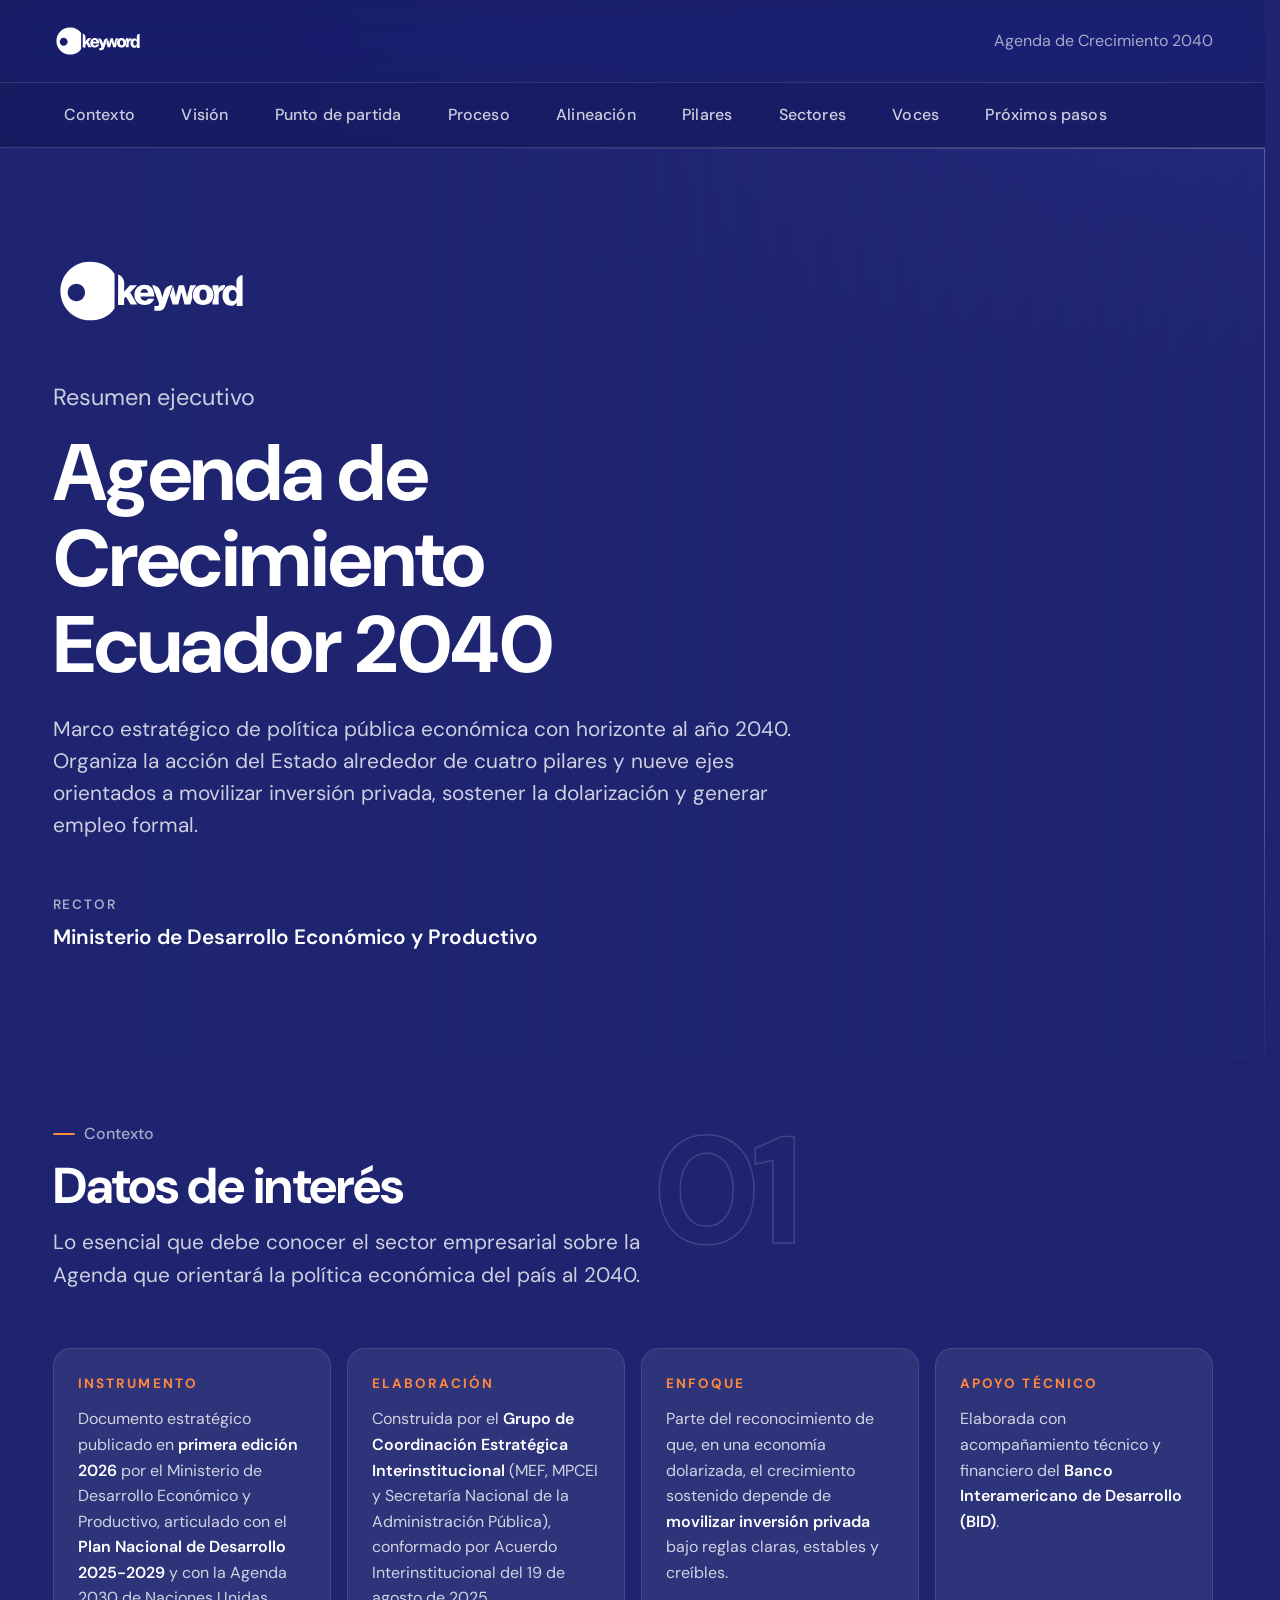
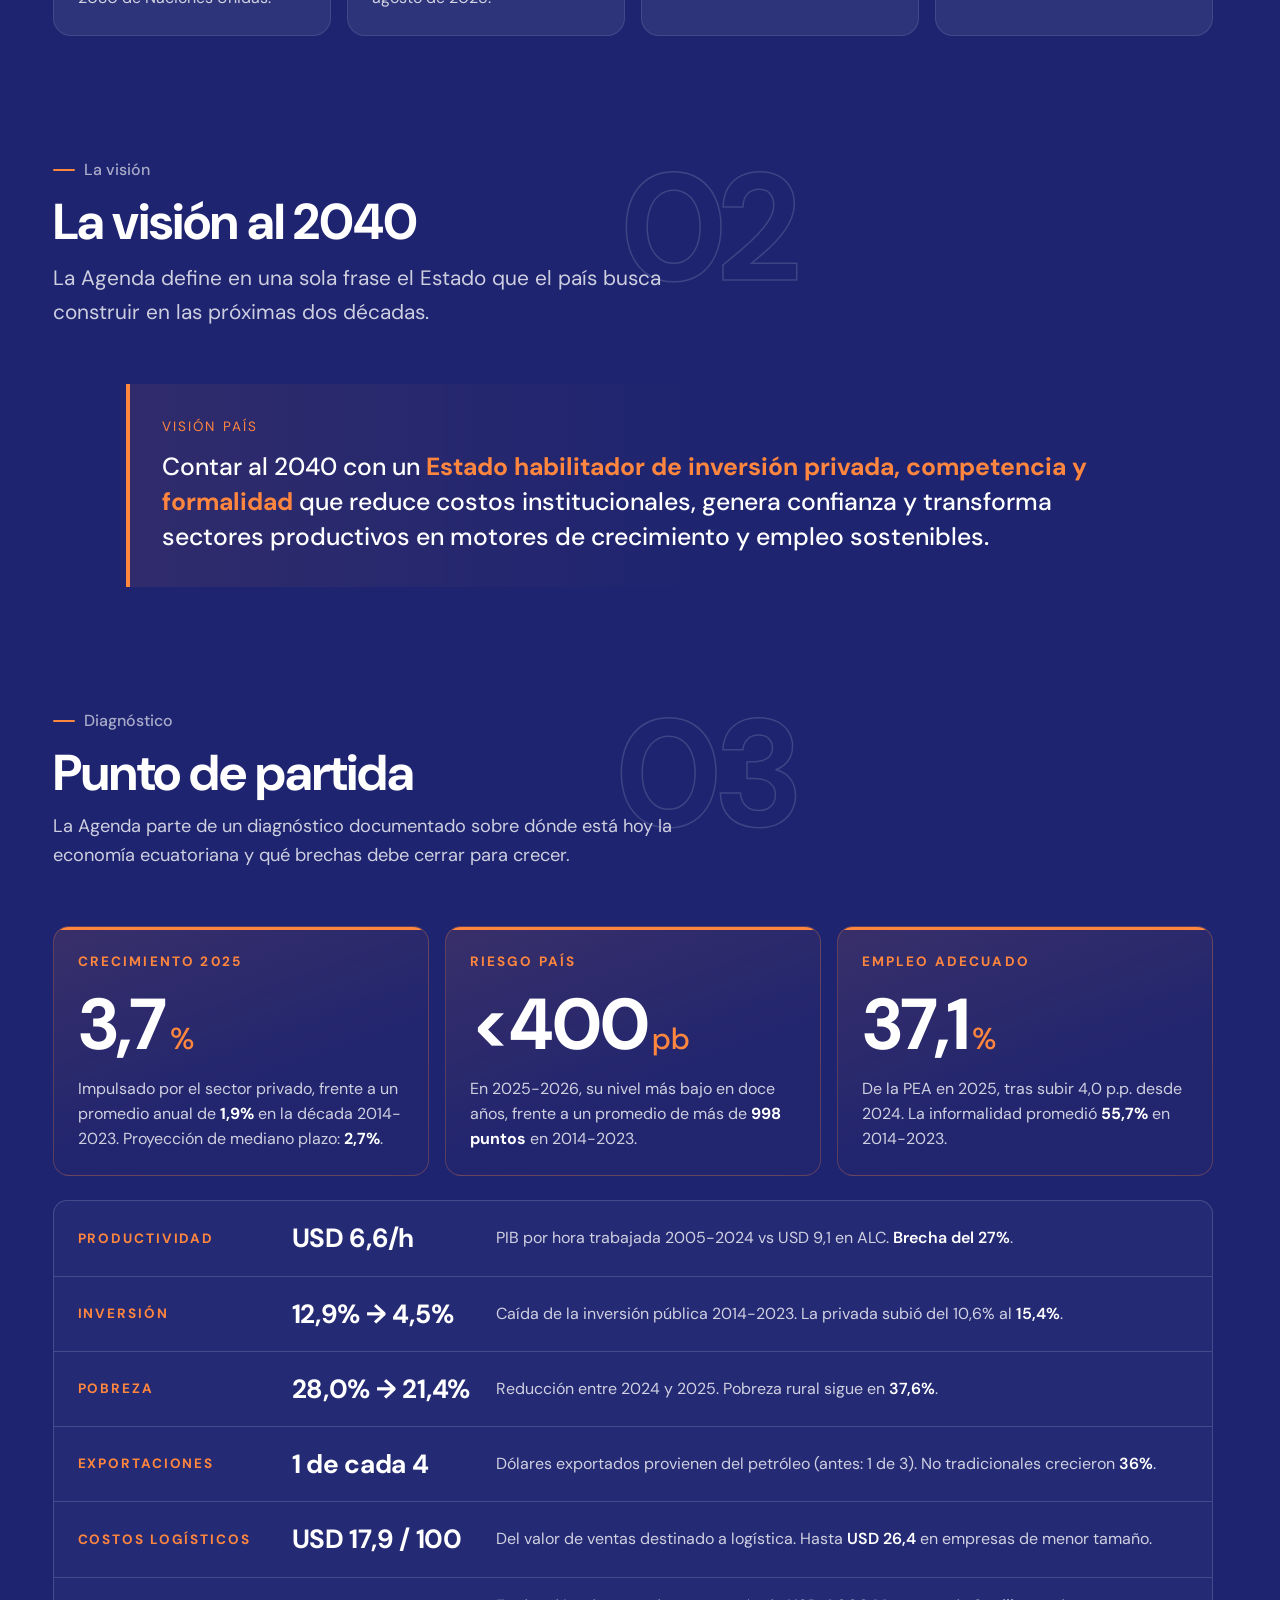
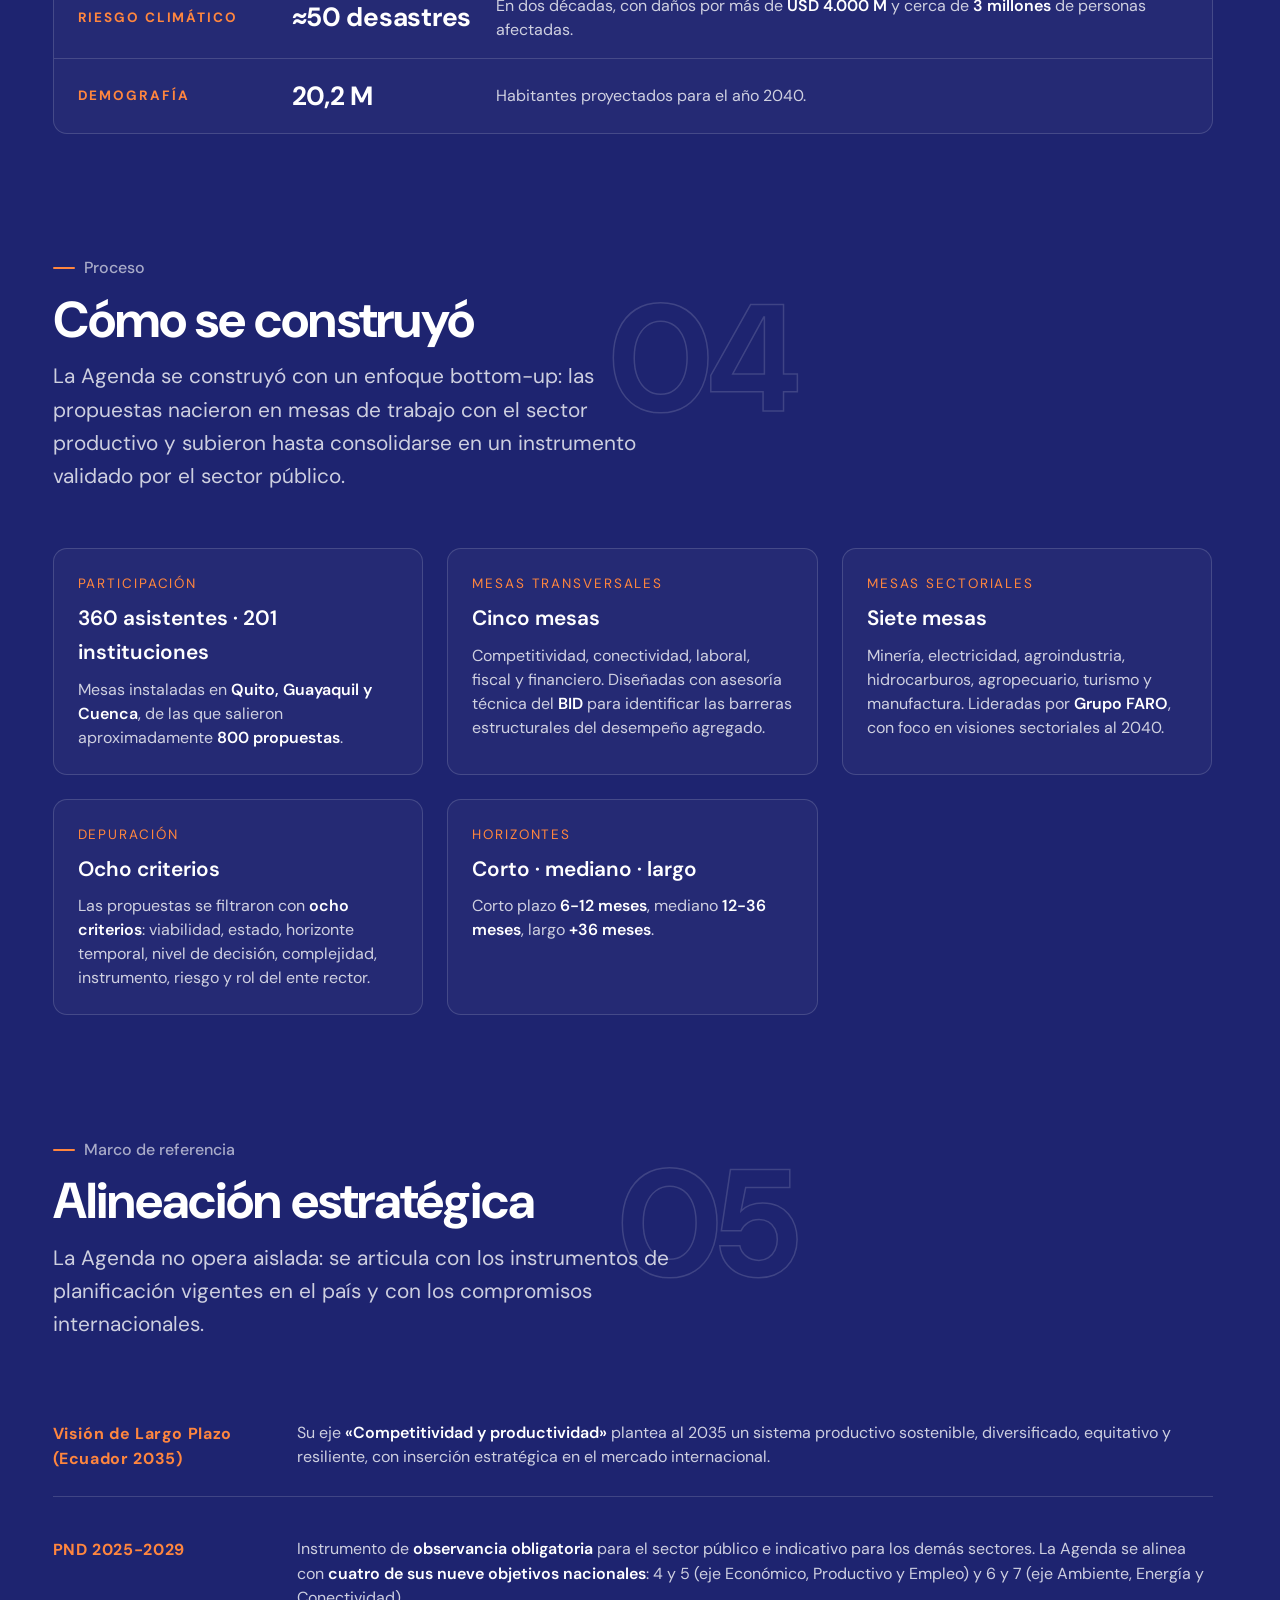
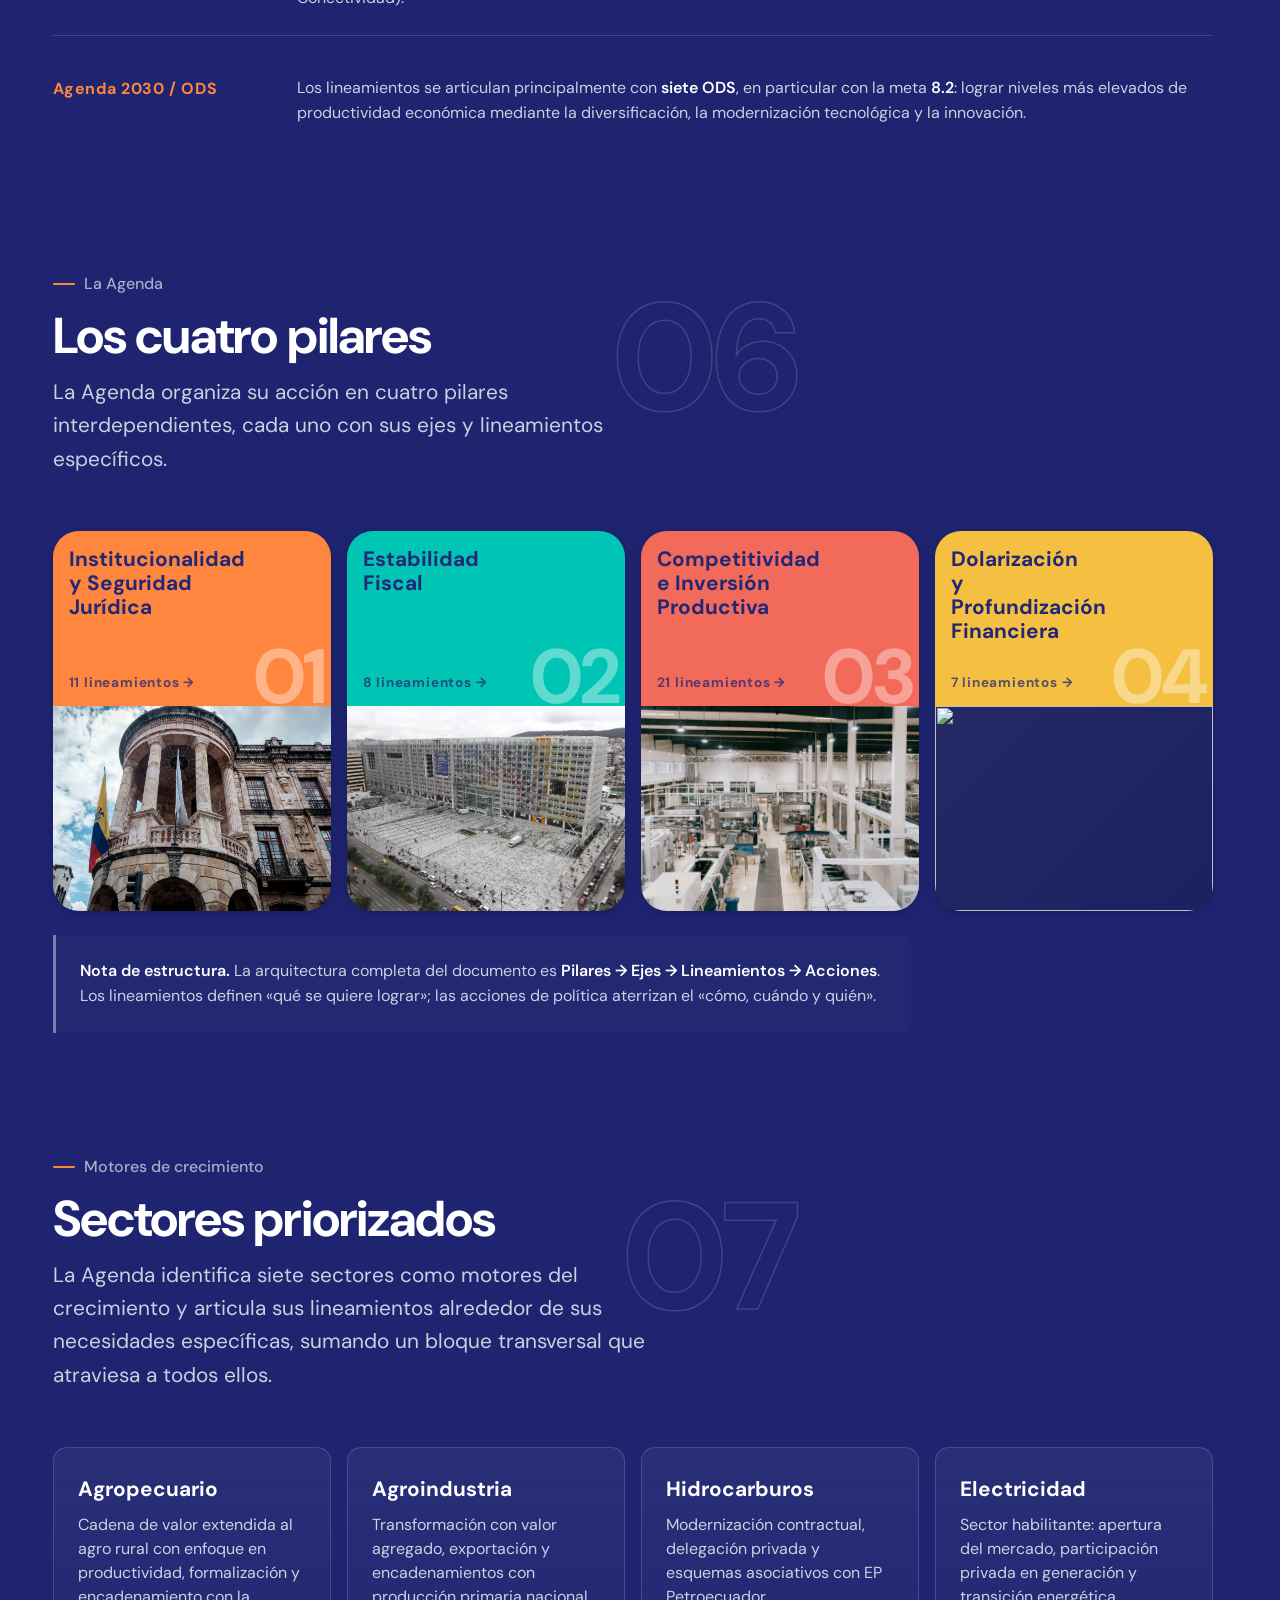
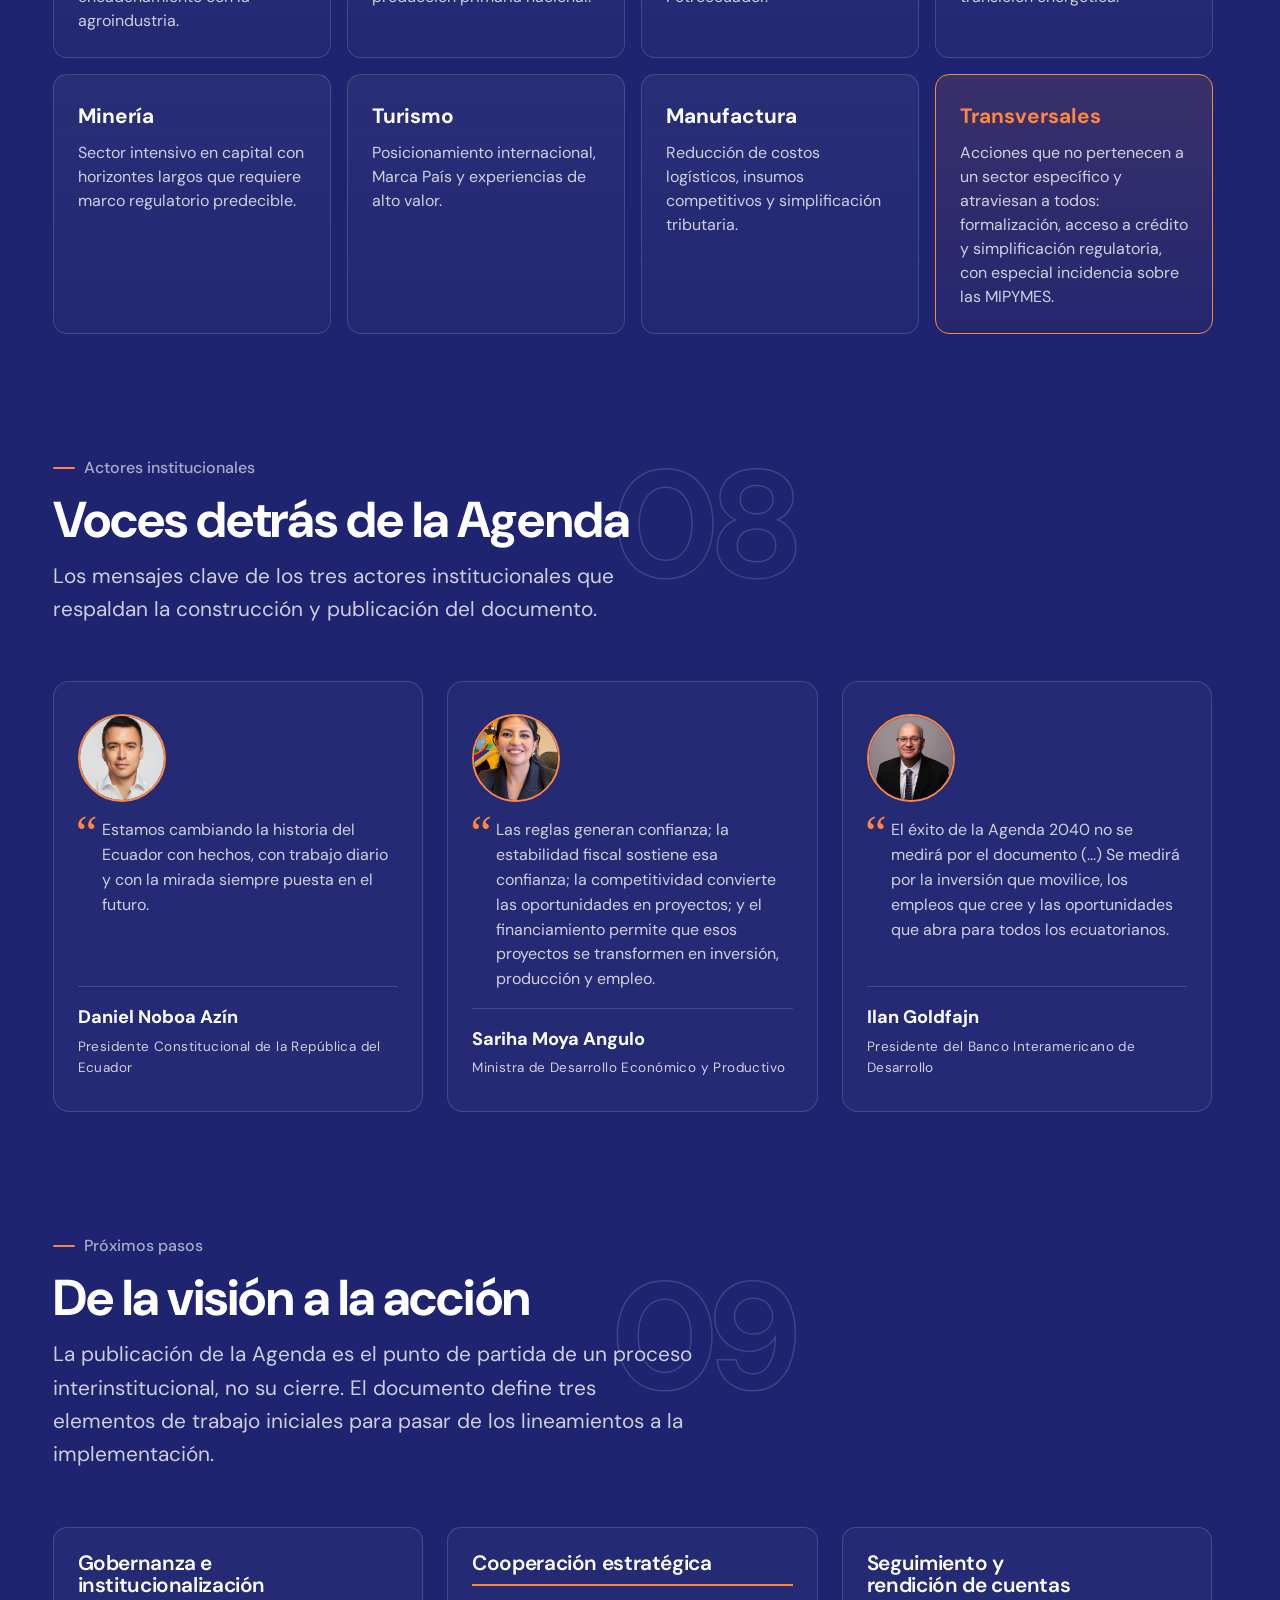
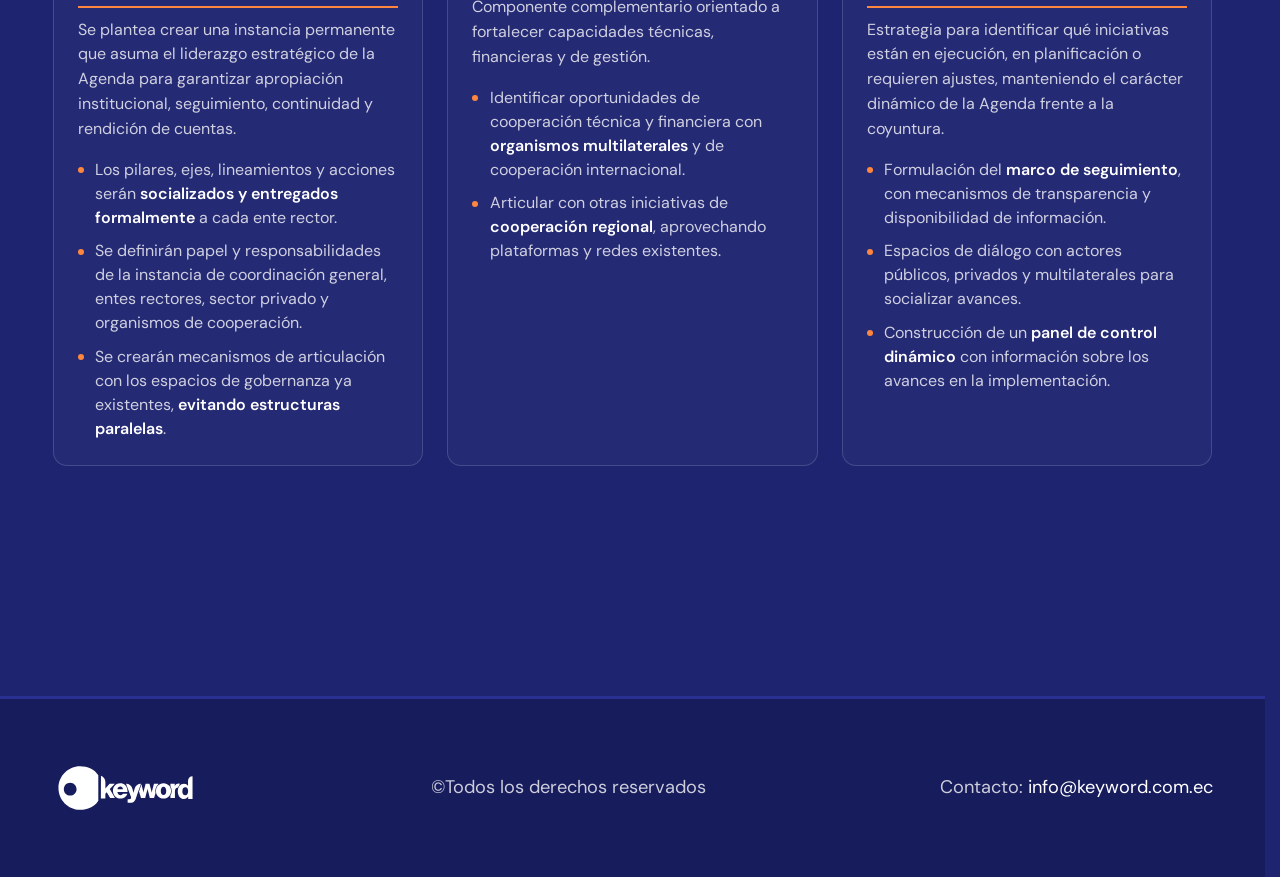
==== commit 2c73a4cb: "Add files via upload" ====
--- a/index.html
+++ b/index.html
@@ -63,9 +63,7 @@
         dolarización y generar empleo formal.
       </p>
       <div class="hero__meta">
-        <span>Horizonte<strong>2040</strong></span>
-        <span>Rector<strong>Ministerio de Economía y Finanzas</strong></span>
-        <span>Alcance<strong>4 pilares · 9 ejes · 47 lineamientos</strong></span>
+        <span>Rector<strong>Ministerio de Desarrollo Económico y Productivo</strong></span>
       </div>
     </div>
   </div>
@@ -89,7 +87,7 @@
         <span class="fact__label">Instrumento</span>
         <p class="fact__text">
           Documento estratégico publicado en <strong>primera edición 2026</strong>
-          por el Ministerio de Economía y Finanzas, articulado con el
+          por el Ministerio de Desarrollo Económico y Productivo, articulado con el
           <strong>Plan Nacional de Desarrollo 2025-2029</strong> y con la
           Agenda 2030 de Naciones Unidas.
         </p>
@@ -338,7 +336,7 @@
         <span class="align-item__label">PND 2025-2029</span>
         <p class="align-item__text">
           Instrumento de <strong>observancia obligatoria</strong> para el
-          sector público e indicativo para los demás. La Agenda se alinea
+          sector público e indicativo para los demás sectores. La Agenda se alinea
           con <strong>cuatro de sus nueve objetivos nacionales</strong>: 4 y
           5 (eje Económico, Productivo y Empleo) y 6 y 7 (eje Ambiente,
           Energía y Conectividad).
@@ -436,9 +434,7 @@
       <strong>Nota de estructura.</strong> La arquitectura completa del
       documento es <strong>Pilares → Ejes → Lineamientos → Acciones</strong>.
       Los lineamientos definen «qué se quiere lograr»; las acciones de
-      política aterrizan el «cómo, cuándo y quién». El documento cuantifica
-      <strong>480 acciones</strong> desagregadas por sector: 103 en el
-      Pilar 1, 94 en el Pilar 2, 228 en el Pilar 3 y 55 en el Pilar 4.
+      política aterrizan el «cómo, cuándo y quién».
     </aside>
   </div>
 </section>
@@ -555,15 +551,14 @@
         </p>
         <div class="voice__author">
           <p class="voice__name">Sariha Moya Angulo</p>
-          <p class="voice__role">Ministra de Economía y Finanzas</p>
+          <p class="voice__role">Ministra de Desarrollo Económico y Productivo</p>
         </div>
       </article>
 
       <article class="voice">
         <div class="voice__photo"><img src="img/voice-goldfajn.jpg" alt="Retrato de Ilan Goldfajn" /></div>
         <p class="voice__quote">
-          El éxito de la Agenda 2040 no se medirá por el documento, ni por
-          el video, ni por mi discurso, ni por los discursos de hoy. Se
+          El éxito de la Agenda 2040 no se medirá por el documento (...) Se
           medirá por la inversión que movilice, los empleos que cree y las
           oportunidades que abra para todos los ecuatorianos.
         </p>
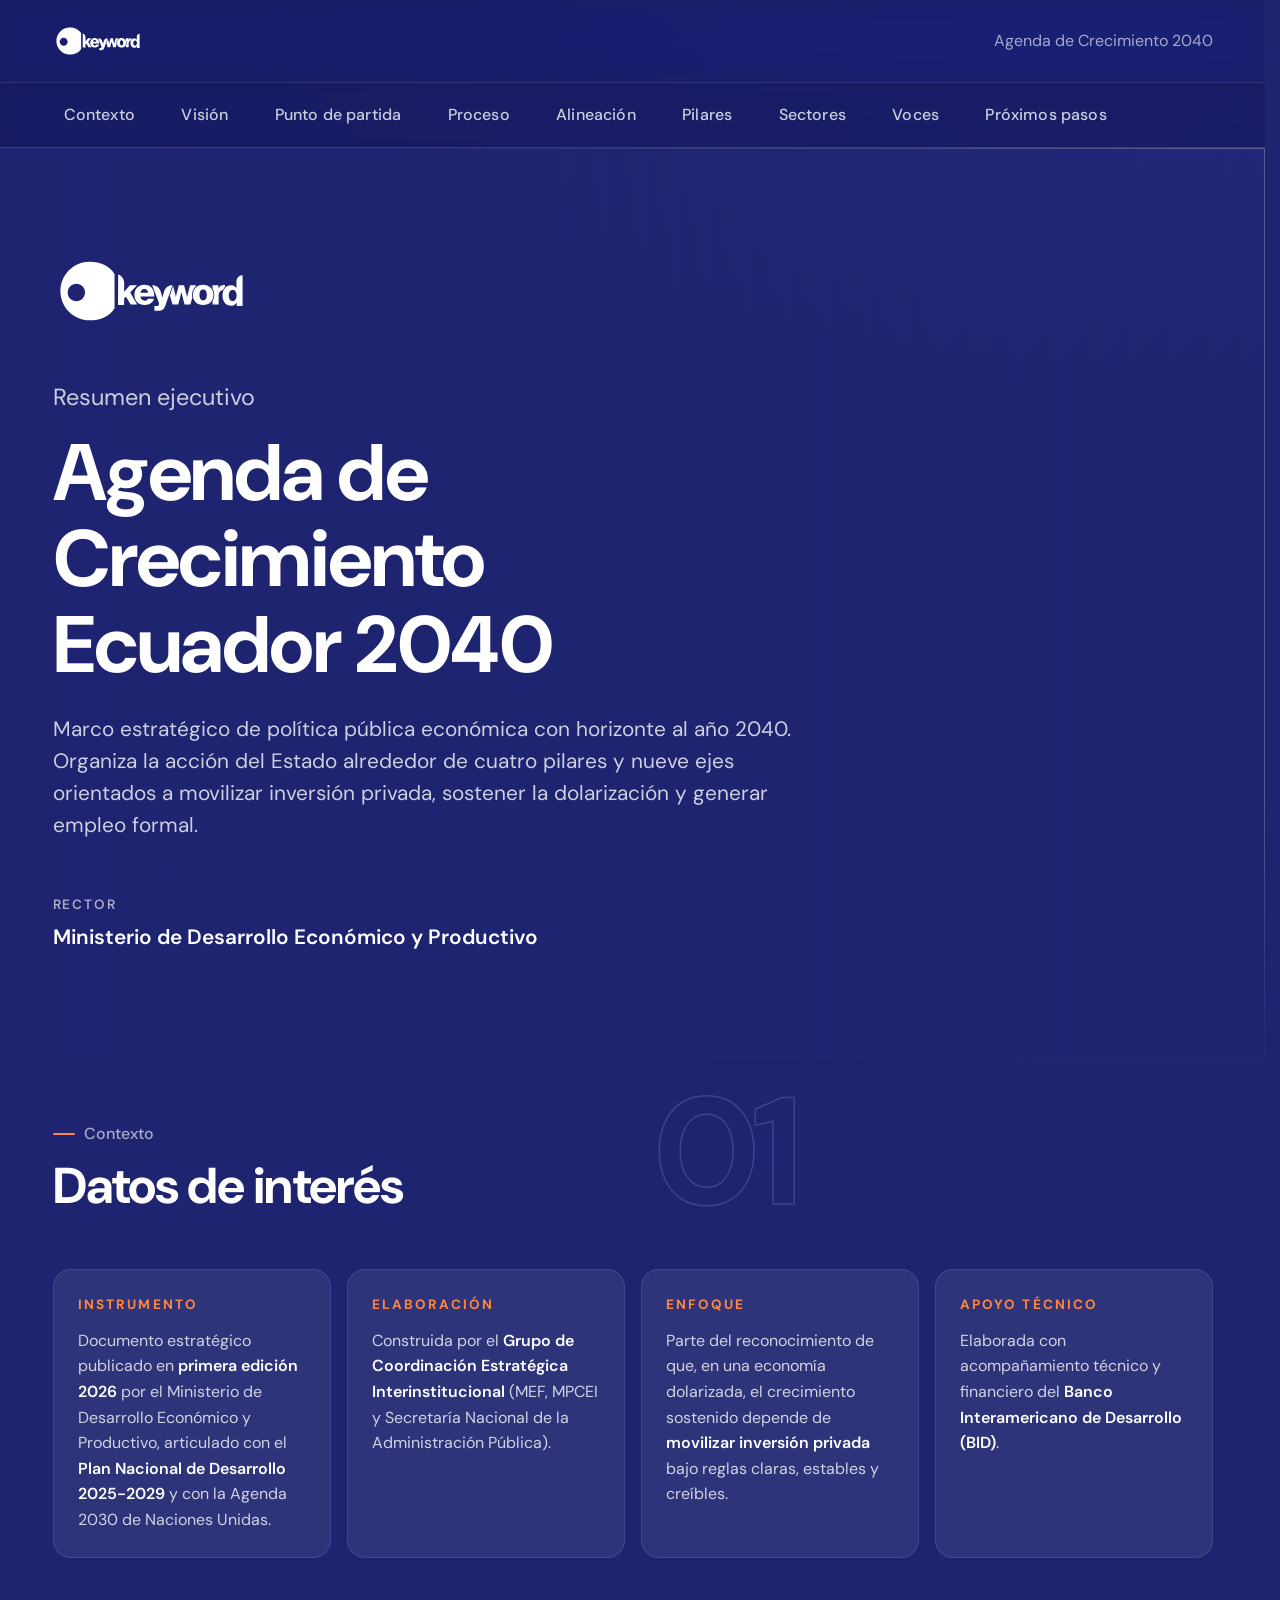
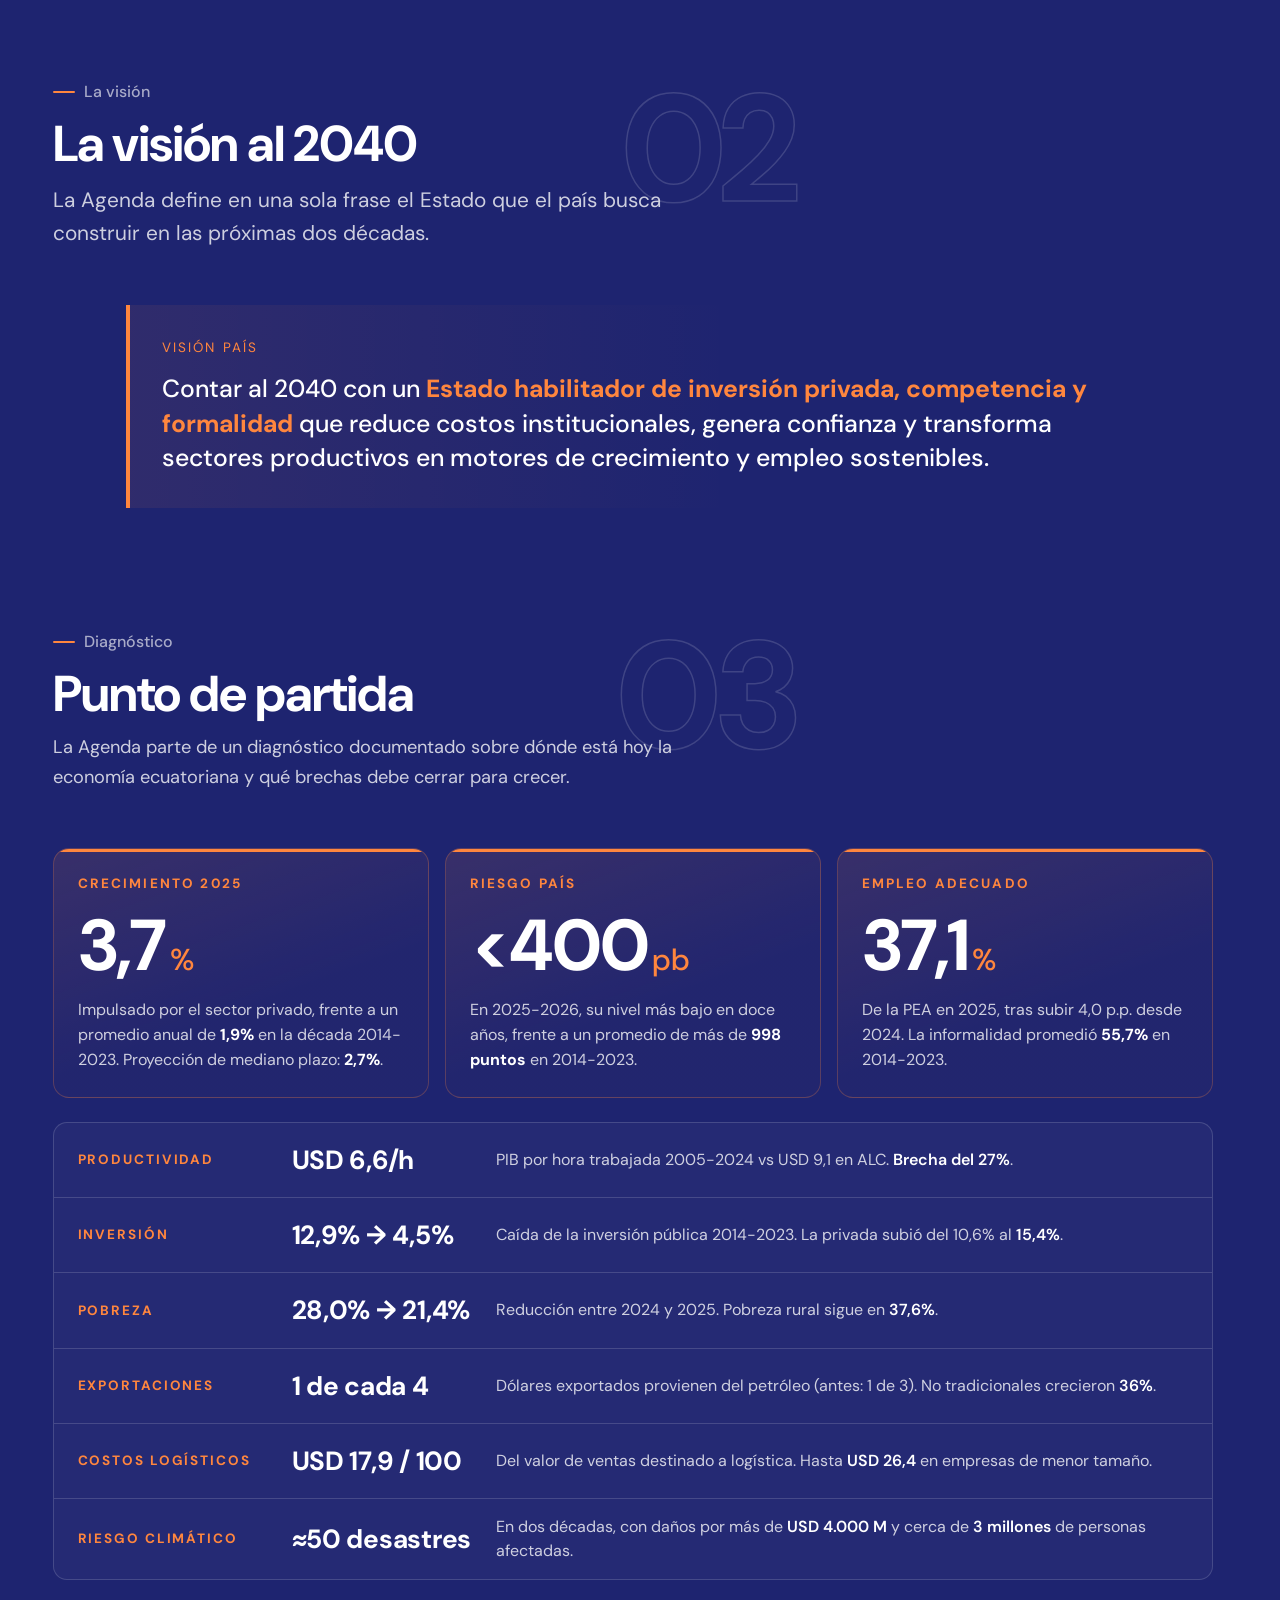
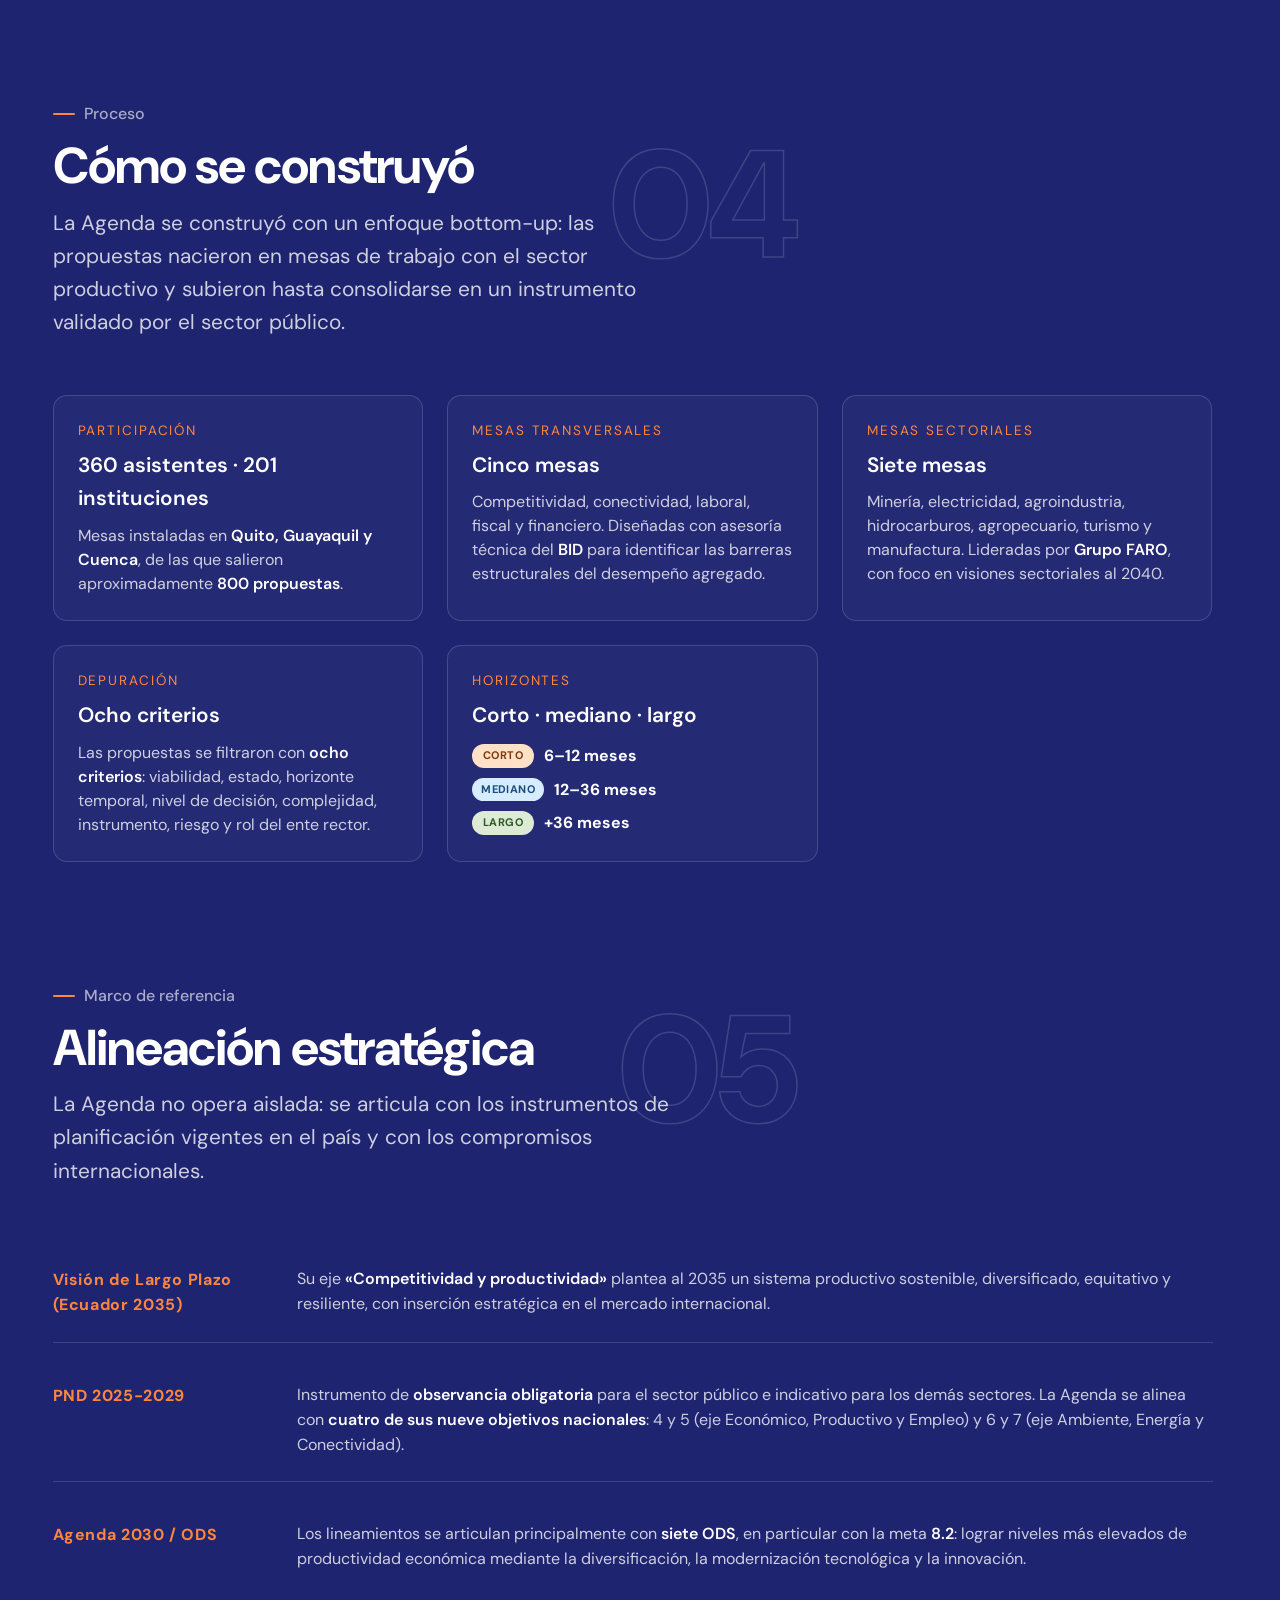
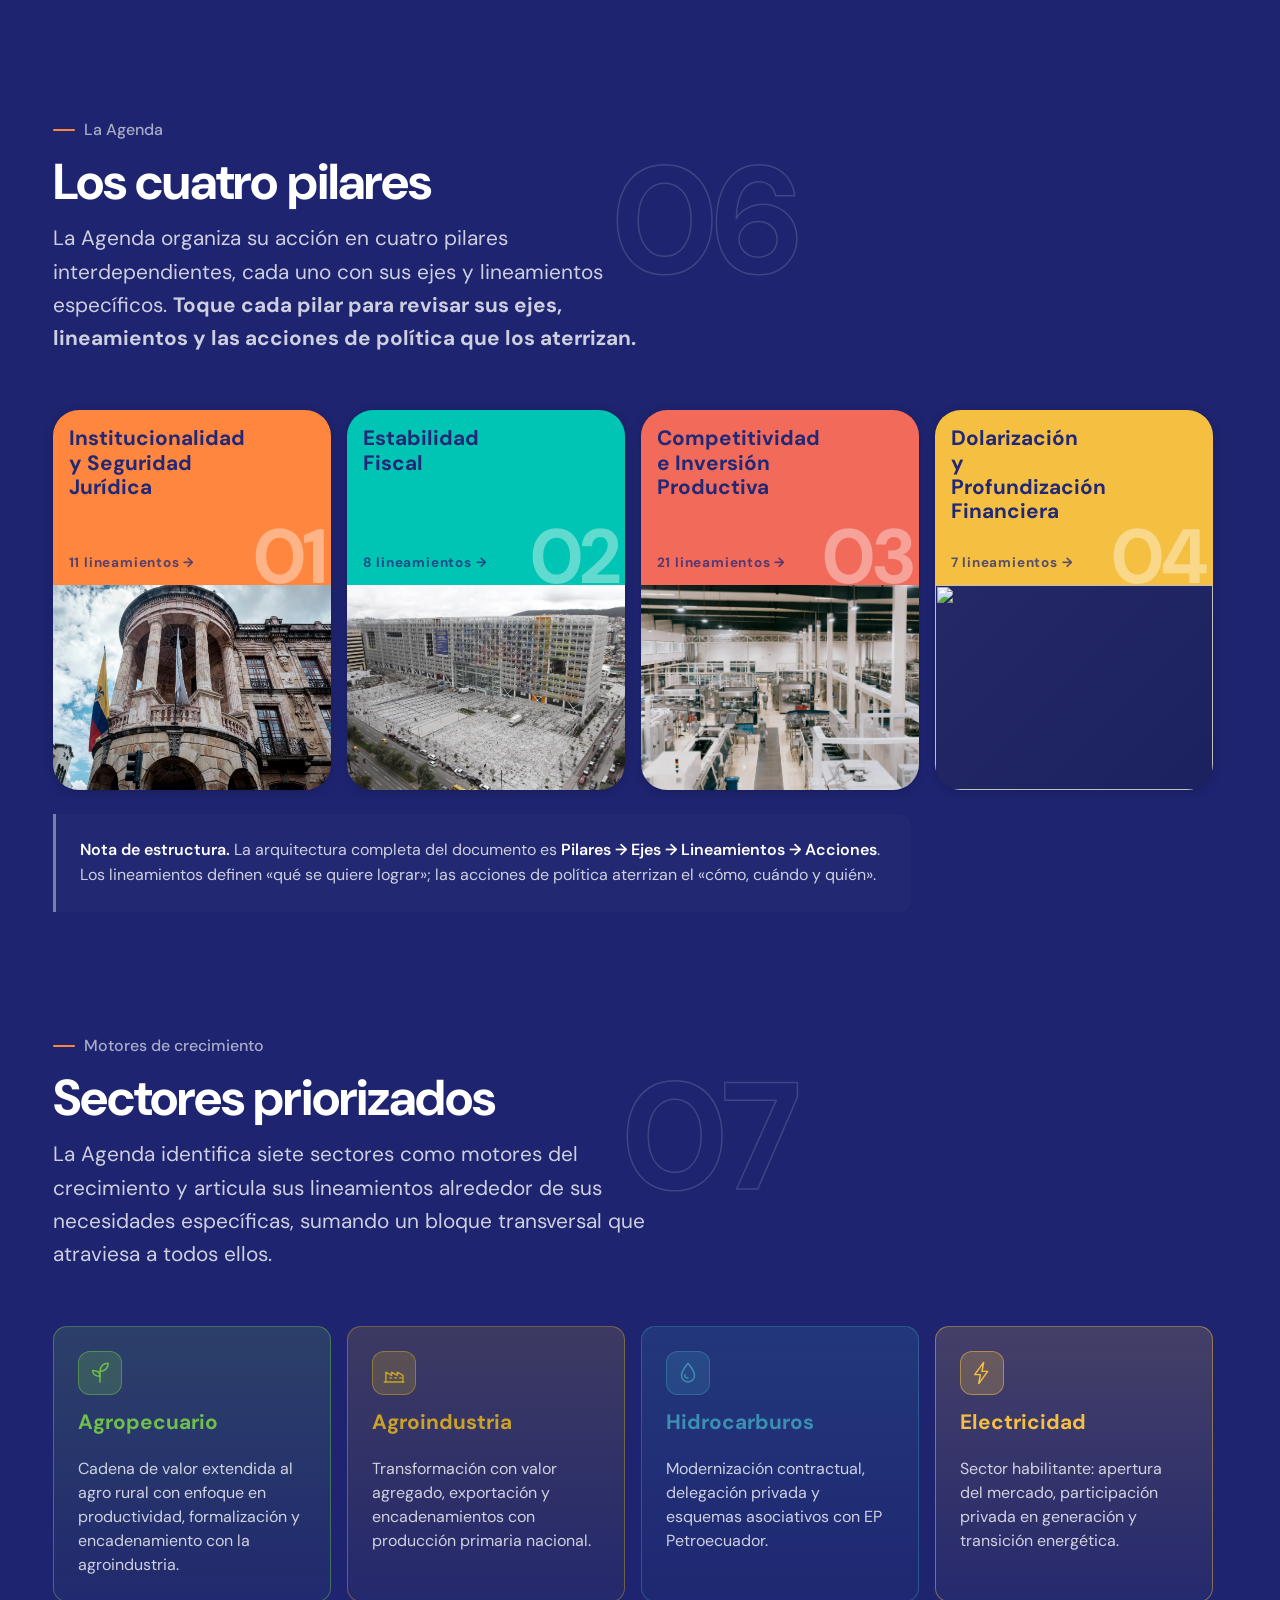
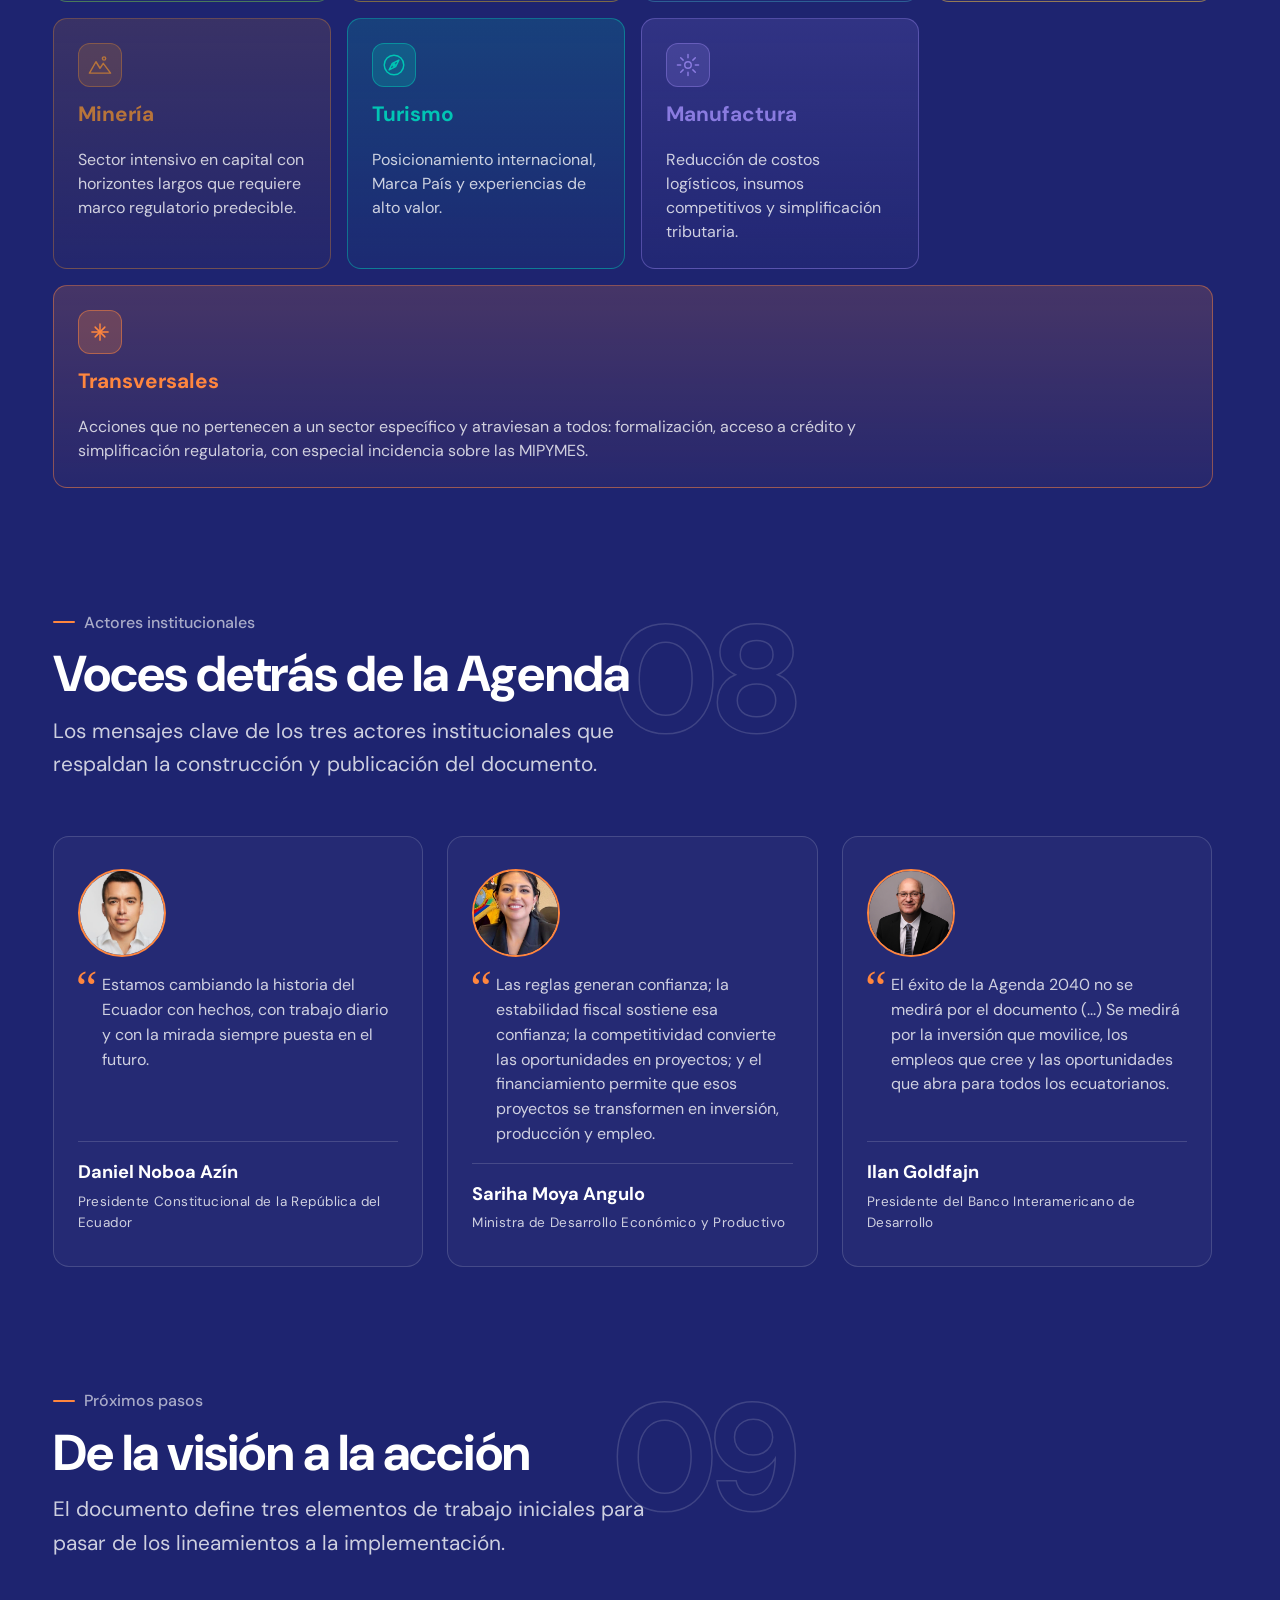
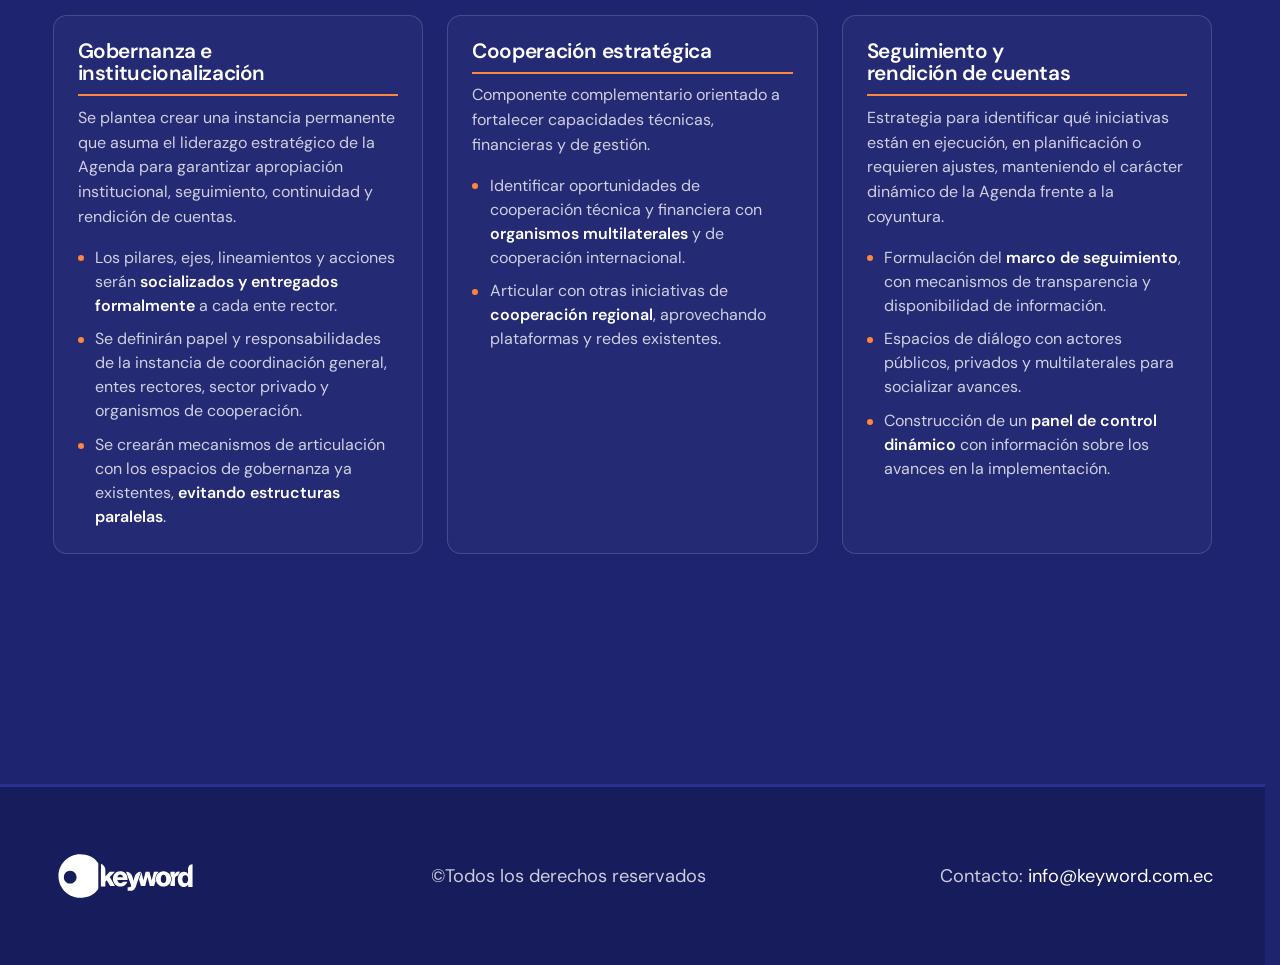
==== commit 37ef316a: "Add files via upload" ====
--- a/index.html
+++ b/index.html
@@ -76,10 +76,6 @@
       <span class="section-mark__num" aria-hidden="true">01</span>
       <p class="section-mark__eyebrow">Contexto</p>
       <h2 class="section-mark__title" id="titulo-datos">Datos de interés</h2>
-      <p class="section-mark__lead">
-        Lo esencial que debe conocer el sector empresarial sobre la Agenda
-        que orientará la política económica del país al 2040.
-      </p>
     </header>
 
     <div class="facts-grid">
@@ -97,8 +93,7 @@
         <p class="fact__text">
           Construida por el <strong>Grupo de Coordinación Estratégica
           Interinstitucional</strong> (MEF, MPCEI y Secretaría Nacional de
-          la Administración Pública), conformado por Acuerdo Interinstitucional
-          del 19 de agosto de 2025.
+          la Administración Pública).
         </p>
       </article>
       <article class="fact">
@@ -237,13 +232,6 @@
           y cerca de <strong>3 millones</strong> de personas afectadas.
         </span>
       </article>
-      <article class="stat-row">
-        <span class="stat-row__key">Demografía</span>
-        <span class="stat-row__val">20,2 M</span>
-        <span class="stat-row__ctx">
-          Habitantes proyectados para el año 2040.
-        </span>
-      </article>
     </div>
   </div>
 </section>
@@ -301,10 +289,11 @@
       <article class="build-card">
         <p class="build-card__eyebrow">Horizontes</p>
         <p class="build-card__title">Corto · mediano · largo</p>
-        <p class="build-card__text">
-          Corto plazo <strong>6-12 meses</strong>, mediano <strong>12-36
-          meses</strong>, largo <strong>+36 meses</strong>.
-        </p>
+        <ul class="build-card__list">
+          <li><span class="build-card__tag build-card__tag--corto">Corto</span> <strong>6–12 meses</strong></li>
+          <li><span class="build-card__tag build-card__tag--mediano">Mediano</span> <strong>12–36 meses</strong></li>
+          <li><span class="build-card__tag build-card__tag--largo">Largo</span> <strong>+36 meses</strong></li>
+        </ul>
       </article>
     </div>
   </div>
@@ -365,6 +354,7 @@
       <p class="section-mark__lead">
         La Agenda organiza su acción en cuatro pilares interdependientes,
         cada uno con sus ejes y lineamientos específicos.
+        <strong>Toque cada pilar para revisar sus ejes, lineamientos y las acciones de política que los aterrizan.</strong>
       </p>
     </header>
 
@@ -454,49 +444,70 @@
     </header>
 
     <div class="sectors-grid">
-      <article class="sector">
+      <article class="sector sector--agro">
+        <span class="sector__icon" aria-hidden="true">
+          <svg viewBox="0 0 32 32" fill="none" stroke="currentColor" stroke-width="1.8" stroke-linecap="round" stroke-linejoin="round"><path d="M16 27V14"/><path d="M16 14c0-6 4-10 10-10 0 6-4 10-10 10z"/><path d="M16 20c0-4-3-7-9-7 0 4 3 7 9 7z"/></svg>
+        </span>
         <p class="sector__name">Agropecuario</p>
         <p class="sector__text">
           Cadena de valor extendida al agro rural con enfoque en
           productividad, formalización y encadenamiento con la agroindustria.
         </p>
       </article>
-      <article class="sector">
+      <article class="sector sector--agroind">
+        <span class="sector__icon" aria-hidden="true">
+          <svg viewBox="0 0 32 32" fill="none" stroke="currentColor" stroke-width="1.8" stroke-linecap="round" stroke-linejoin="round"><path d="M4 27h24"/><path d="M6 27V15l7 4v-4l7 4v-4l7 4v8"/><path d="M11 22h2M17 22h2M23 22h2"/></svg>
+        </span>
         <p class="sector__name">Agroindustria</p>
         <p class="sector__text">
           Transformación con valor agregado, exportación y encadenamientos
           con producción primaria nacional.
         </p>
       </article>
-      <article class="sector">
+      <article class="sector sector--oil">
+        <span class="sector__icon" aria-hidden="true">
+          <svg viewBox="0 0 32 32" fill="none" stroke="currentColor" stroke-width="1.8" stroke-linecap="round" stroke-linejoin="round"><path d="M16 4c-5 6-8 11-8 15a8 8 0 0016 0c0-4-3-9-8-15z"/><path d="M12 18a4 4 0 004 4"/></svg>
+        </span>
         <p class="sector__name">Hidrocarburos</p>
         <p class="sector__text">
           Modernización contractual, delegación privada y esquemas
           asociativos con EP Petroecuador.
         </p>
       </article>
-      <article class="sector">
+      <article class="sector sector--elec">
+        <span class="sector__icon" aria-hidden="true">
+          <svg viewBox="0 0 32 32" fill="none" stroke="currentColor" stroke-width="1.8" stroke-linecap="round" stroke-linejoin="round"><path d="M18 3L7 18h7l-2 11 11-15h-7l2-11z"/></svg>
+        </span>
         <p class="sector__name">Electricidad</p>
         <p class="sector__text">
           Sector habilitante: apertura del mercado, participación privada
           en generación y transición energética.
         </p>
       </article>
-      <article class="sector">
+      <article class="sector sector--min">
+        <span class="sector__icon" aria-hidden="true">
+          <svg viewBox="0 0 32 32" fill="none" stroke="currentColor" stroke-width="1.8" stroke-linecap="round" stroke-linejoin="round"><path d="M3 26l8-14 5 8 4-6 9 12z"/><circle cx="21" cy="8" r="2"/></svg>
+        </span>
         <p class="sector__name">Minería</p>
         <p class="sector__text">
           Sector intensivo en capital con horizontes largos que requiere
           marco regulatorio predecible.
         </p>
       </article>
-      <article class="sector">
+      <article class="sector sector--tur">
+        <span class="sector__icon" aria-hidden="true">
+          <svg viewBox="0 0 32 32" fill="none" stroke="currentColor" stroke-width="1.8" stroke-linecap="round" stroke-linejoin="round"><circle cx="16" cy="16" r="12"/><path d="M22 10l-4 8-8 4 4-8z"/><circle cx="16" cy="16" r="1.5" fill="currentColor"/></svg>
+        </span>
         <p class="sector__name">Turismo</p>
         <p class="sector__text">
           Posicionamiento internacional, Marca País y experiencias de alto
           valor.
         </p>
       </article>
-      <article class="sector">
+      <article class="sector sector--manuf">
+        <span class="sector__icon" aria-hidden="true">
+          <svg viewBox="0 0 32 32" fill="none" stroke="currentColor" stroke-width="1.8" stroke-linecap="round" stroke-linejoin="round"><circle cx="16" cy="16" r="4"/><path d="M16 3v4M16 25v4M3 16h4M25 16h4M7 7l3 3M22 22l3 3M25 7l-3 3M10 22l-3 3"/></svg>
+        </span>
         <p class="sector__name">Manufactura</p>
         <p class="sector__text">
           Reducción de costos logísticos, insumos competitivos y
@@ -504,6 +515,9 @@
         </p>
       </article>
       <article class="sector sector--transverse">
+        <span class="sector__icon" aria-hidden="true">
+          <svg viewBox="0 0 32 32" fill="none" stroke="currentColor" stroke-width="1.8" stroke-linecap="round" stroke-linejoin="round"><path d="M6 16h20M16 6v20"/><path d="M10 10l12 12M22 10L10 22"/></svg>
+        </span>
         <p class="sector__name">Transversales</p>
         <p class="sector__text">
           Acciones que no pertenecen a un sector específico y atraviesan a
@@ -579,8 +593,7 @@
       <p class="section-mark__eyebrow">Próximos pasos</p>
       <h2 class="section-mark__title" id="titulo-roadmap">De la visión a la acción</h2>
       <p class="section-mark__lead">
-        La publicación de la Agenda es el punto de partida de un proceso
-        interinstitucional, no su cierre. El documento define tres elementos
+        El documento define tres elementos
         de trabajo iniciales para pasar de los lineamientos a la implementación.
       </p>
     </header>
--- a/css/styles.css
+++ b/css/styles.css
@@ -1794,3 +1794,305 @@
 .obj-cover__photo img {
   background: linear-gradient(135deg, rgba(255,255,255,0.06), rgba(255,255,255,0.02));
 }
+
+/* =============================================================
+   ACCIONES DE POLÍTICA Y VARIACIÓN DE TONO POR EJE
+   Editorial v3: cada eje dentro del pilar usa un tono derivado
+   del color base del pilar (mismo hue, distinta saturación).
+   Los lineamientos ahora despliegan sus acciones abajo con
+   chips de plazo cuando el documento las etiqueta.
+   ============================================================= */
+
+/* --- Grid vertical apilado para leer lineamiento + acciones -- */
+.phase__grid--stacked {
+  display: grid;
+  grid-template-columns: 1fr;
+  gap: 20px;
+  margin-top: 20px;
+}
+@media (min-width: 900px) {
+  .phase__grid--stacked {
+    grid-template-columns: 1fr 1fr;
+    gap: 24px;
+  }
+}
+
+/* --- Card de lineamiento en modo apilado (menos "flip" random,
+       más superficie legible, jerarquía por eje) --- */
+.phase__grid--stacked .strat {
+  min-height: auto;
+  padding: 22px 22px 20px;
+  border-radius: 14px;
+  transform: none !important;
+  background: var(--white);
+  color: var(--ink);
+  border-left: 5px solid var(--eje-accent, var(--indigo));
+  box-shadow: 0 2px 8px rgba(23, 28, 92, 0.06);
+}
+.phase__grid--stacked .strat::after,
+.phase__grid--stacked .strat::before { content: none; }
+.phase__grid--stacked .strat:hover {
+  transform: translateY(-2px) !important;
+  box-shadow: 0 6px 18px rgba(23, 28, 92, 0.1);
+}
+.phase__grid--stacked .strat__body {
+  display: block;
+  padding: 0;
+}
+.strat__head {
+  display: flex;
+  align-items: center;
+  gap: 10px;
+  margin-bottom: 10px;
+}
+.strat__index {
+  font-family: "DM Sans", sans-serif;
+  font-size: 12px;
+  font-weight: 700;
+  letter-spacing: 0.06em;
+  color: var(--eje-accent, var(--indigo));
+  background: var(--eje-tone, rgba(23, 28, 92, 0.06));
+  padding: 3px 8px;
+  border-radius: 5px;
+}
+.phase__grid--stacked .strat__glyph {
+  width: 26px;
+  height: 26px;
+  opacity: 0.6;
+  color: var(--eje-accent, var(--indigo));
+}
+.phase__grid--stacked .strat__text {
+  font-size: 15.5px;
+  line-height: 1.45;
+  color: var(--ink);
+  margin: 0 0 4px;
+}
+.phase__grid--stacked .strat__text b {
+  color: var(--ink);
+  font-weight: 700;
+}
+.phase__grid--stacked .strat__text span {
+  font-weight: 400;
+  color: rgba(23, 28, 92, 0.78);
+}
+
+/* --- Bloque desplegable de acciones --- */
+.acciones-wrap {
+  margin-top: 14px;
+  border-top: 1px dashed rgba(23, 28, 92, 0.15);
+  padding-top: 12px;
+}
+.acciones-wrap__head {
+  cursor: pointer;
+  list-style: none;
+  display: flex;
+  align-items: center;
+  gap: 8px;
+  font-size: 12.5px;
+  font-weight: 600;
+  color: var(--eje-accent, var(--indigo));
+  letter-spacing: 0.02em;
+  user-select: none;
+}
+.acciones-wrap__head::-webkit-details-marker { display: none; }
+.acciones-wrap__head::before {
+  content: "";
+  display: inline-block;
+  width: 8px; height: 8px;
+  border-right: 2px solid currentColor;
+  border-bottom: 2px solid currentColor;
+  transform: rotate(45deg) translate(-2px, -2px);
+  transition: transform 0.15s ease;
+}
+.acciones-wrap[open] .acciones-wrap__head::before {
+  transform: rotate(-135deg) translate(-2px, -2px);
+}
+.acciones-wrap__count {
+  text-transform: uppercase;
+}
+.acciones {
+  list-style: none;
+  margin: 12px 0 0;
+  padding: 0;
+  display: grid;
+  gap: 8px;
+}
+.accion {
+  display: grid;
+  grid-template-columns: 32px 1fr;
+  gap: 12px;
+  padding: 12px 14px;
+  background: var(--eje-tone, rgba(23, 28, 92, 0.04));
+  border-radius: 10px;
+  align-items: start;
+}
+.accion__num {
+  font-family: "DM Sans", sans-serif;
+  font-weight: 700;
+  font-size: 13px;
+  color: var(--eje-accent, var(--indigo));
+  letter-spacing: 0.04em;
+  padding-top: 2px;
+}
+.accion__text {
+  margin: 0;
+  font-size: 13.5px;
+  line-height: 1.5;
+  color: rgba(23, 28, 92, 0.86);
+  grid-column: 2;
+}
+.accion__chips {
+  grid-column: 2;
+  display: flex;
+  flex-wrap: wrap;
+  gap: 6px;
+  margin-top: 6px;
+}
+.accion__chip {
+  font-family: "DM Sans", sans-serif;
+  font-size: 11px;
+  font-weight: 600;
+  letter-spacing: 0.03em;
+  padding: 3px 8px;
+  border-radius: 999px;
+  background: rgba(23, 28, 92, 0.08);
+  color: var(--ink);
+  text-transform: uppercase;
+}
+.accion__chip--corto  { background: #FFE1C7; color: #7A3A0F; }
+.accion__chip--mediano { background: #D6ECFF; color: #1B4C7A; }
+.accion__chip--largo  { background: #DDEAD5; color: #2E5A24; }
+
+/* =============================================================
+   Tonos por PILAR × EJE  (mismo hue, distinta saturación)
+   ============================================================= */
+/* Pilar 1 — base naranja #FF863E */
+.obj-page--1 .phase--eje-1 { --eje-accent: #E56818; --eje-tone: #FFF0E4; }
+.obj-page--1 .phase--eje-2 { --eje-accent: #A2450A; --eje-tone: #FCE0CC; }
+
+/* Pilar 2 — base teal #01C5B4 */
+.obj-page--2 .phase--eje-1 { --eje-accent: #008C7F; --eje-tone: #D6F5F1; }
+.obj-page--2 .phase--eje-2 { --eje-accent: #005B52; --eje-tone: #B7EBE4; }
+
+/* Pilar 3 — base coral #F26A5A */
+.obj-page--3 .phase--eje-1 { --eje-accent: #B23F31; --eje-tone: #FDE1DC; }
+.obj-page--3 .phase--eje-2 { --eje-accent: #872C22; --eje-tone: #FBCEC5; }
+.obj-page--3 .phase--eje-3 { --eje-accent: #5C1D16; --eje-tone: #F9BAAF; }
+
+/* Pilar 4 — base amarillo #F5C042 */
+.obj-page--4 .phase--eje-1 { --eje-accent: #B48810; --eje-tone: #FFF2CC; }
+.obj-page--4 .phase--eje-2 { --eje-accent: #7A5A08; --eje-tone: #FCE4A1; }
+
+/* Flag del eje también toma el color del eje para reforzar jerarquía */
+.phase--eje-1 .phase__flag,
+.phase--eje-2 .phase__flag,
+.phase--eje-3 .phase__flag { background: var(--eje-accent); }
+
+/* Neutraliza los strat--v1..v7 legacy solo dentro del grid apilado
+   por si algún card viejo se cuela en cache. */
+.phase__grid--stacked .strat--v1,
+.phase__grid--stacked .strat--v2,
+.phase__grid--stacked .strat--v3,
+.phase__grid--stacked .strat--v4,
+.phase__grid--stacked .strat--v5,
+.phase__grid--stacked .strat--v6,
+.phase__grid--stacked .strat--v7 {
+  background: var(--white) !important;
+  color: var(--ink) !important;
+}
+
+/* =============================================================
+   HORIZONTES: 3 bullets con tags de color (build-card__list)
+   ============================================================= */
+.build-card__list {
+  list-style: none;
+  margin: 12px 0 0;
+  padding: 0;
+  display: grid;
+  gap: 8px;
+}
+.build-card__list li {
+  display: flex;
+  align-items: center;
+  gap: 10px;
+  font-size: var(--fs-sm);
+  color: var(--t-85);
+}
+.build-card__list strong { color: var(--white); font-weight: 700; }
+.build-card__tag {
+  font-family: "DM Sans", sans-serif;
+  font-size: 11px;
+  font-weight: 700;
+  letter-spacing: 0.04em;
+  padding: 3px 9px;
+  border-radius: 999px;
+  text-transform: uppercase;
+  min-width: 62px;
+  text-align: center;
+}
+.build-card__tag--corto   { background: #FFE1C7; color: #7A3A0F; }
+.build-card__tag--mediano { background: #D6ECFF; color: #1B4C7A; }
+.build-card__tag--largo   { background: #DDEAD5; color: #2E5A24; }
+
+/* =============================================================
+   SECTORES: cada uno con su ícono y color base
+   ============================================================= */
+.sector {
+  padding: var(--s-4);
+  background: linear-gradient(180deg, rgba(255,255,255,0.05), rgba(255,255,255,0.02));
+  border: 1px solid var(--t-15);
+  border-radius: 14px;
+  display: flex;
+  flex-direction: column;
+  gap: 10px;
+  transition: transform 0.15s ease, border-color 0.15s ease, background 0.15s ease;
+}
+.sector:hover { transform: translateY(-3px); }
+.sector__icon {
+  width: 44px;
+  height: 44px;
+  border-radius: 12px;
+  display: inline-flex;
+  align-items: center;
+  justify-content: center;
+  color: var(--white);
+  background: rgba(255,255,255,0.08);
+  border: 1px solid rgba(255,255,255,0.12);
+}
+.sector__icon svg { width: 26px; height: 26px; }
+
+/* Paleta por sector (color base derivado del rol económico) */
+.sector--agro     { --sc: #6FBF4B; }  /* verde agro */
+.sector--agroind  { --sc: #C9A227; }  /* mostaza / trigo */
+.sector--oil      { --sc: #3B8FB2; }  /* petróleo azul */
+.sector--elec     { --sc: #F5C042; }  /* amarillo eléctrico */
+.sector--min      { --sc: #B7743A; }  /* tierra / minería */
+.sector--tur      { --sc: #01C5B4; }  /* teal turístico */
+.sector--manuf    { --sc: #8A7BE0; }  /* industrial púrpura */
+.sector--transverse { --sc: #FF863E; } /* naranja (mantiene identidad transversal) */
+
+.sector[class*="sector--"] {
+  border-color: color-mix(in srgb, var(--sc) 45%, transparent);
+  background: linear-gradient(180deg,
+    color-mix(in srgb, var(--sc) 18%, transparent),
+    color-mix(in srgb, var(--sc) 4%, transparent));
+}
+.sector[class*="sector--"] .sector__icon {
+  color: var(--sc);
+  background: color-mix(in srgb, var(--sc) 22%, transparent);
+  border-color: color-mix(in srgb, var(--sc) 50%, transparent);
+}
+.sector[class*="sector--"] .sector__name { color: var(--sc); }
+.sector--transverse { grid-column: 1 / -1; }
+.sector--transverse .sector__text { max-width: 780px; }
+
+/* Fallback para navegadores sin color-mix (poco probable en 2026) */
+@supports not (background: color-mix(in srgb, red 50%, blue)) {
+  .sector--agro     { border-color: rgba(111,191,75,0.45); background: rgba(111,191,75,0.10); }
+  .sector--agroind  { border-color: rgba(201,162,39,0.45); background: rgba(201,162,39,0.10); }
+  .sector--oil      { border-color: rgba(59,143,178,0.45); background: rgba(59,143,178,0.10); }
+  .sector--elec     { border-color: rgba(245,192,66,0.45); background: rgba(245,192,66,0.10); }
+  .sector--min      { border-color: rgba(183,116,58,0.45); background: rgba(183,116,58,0.10); }
+  .sector--tur      { border-color: rgba(1,197,180,0.45); background: rgba(1,197,180,0.10); }
+  .sector--manuf    { border-color: rgba(138,123,224,0.45); background: rgba(138,123,224,0.10); }
+}
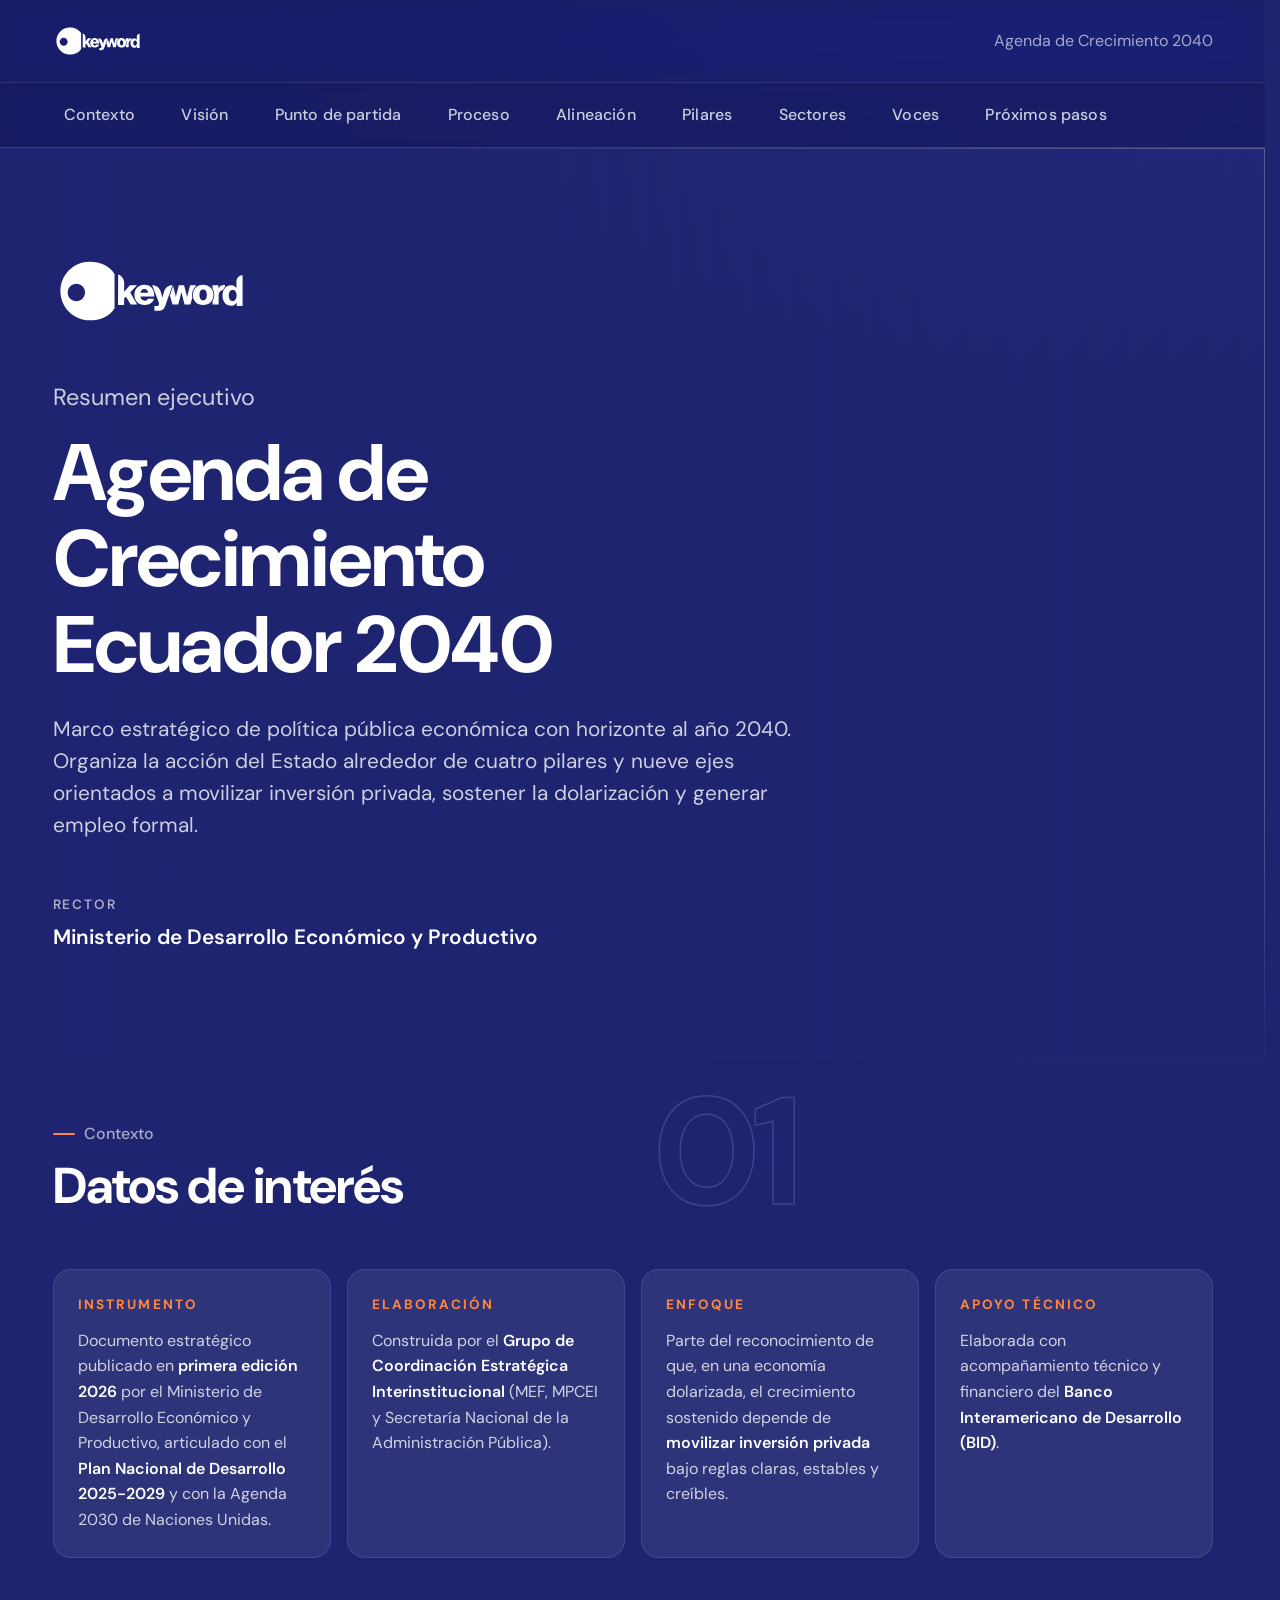
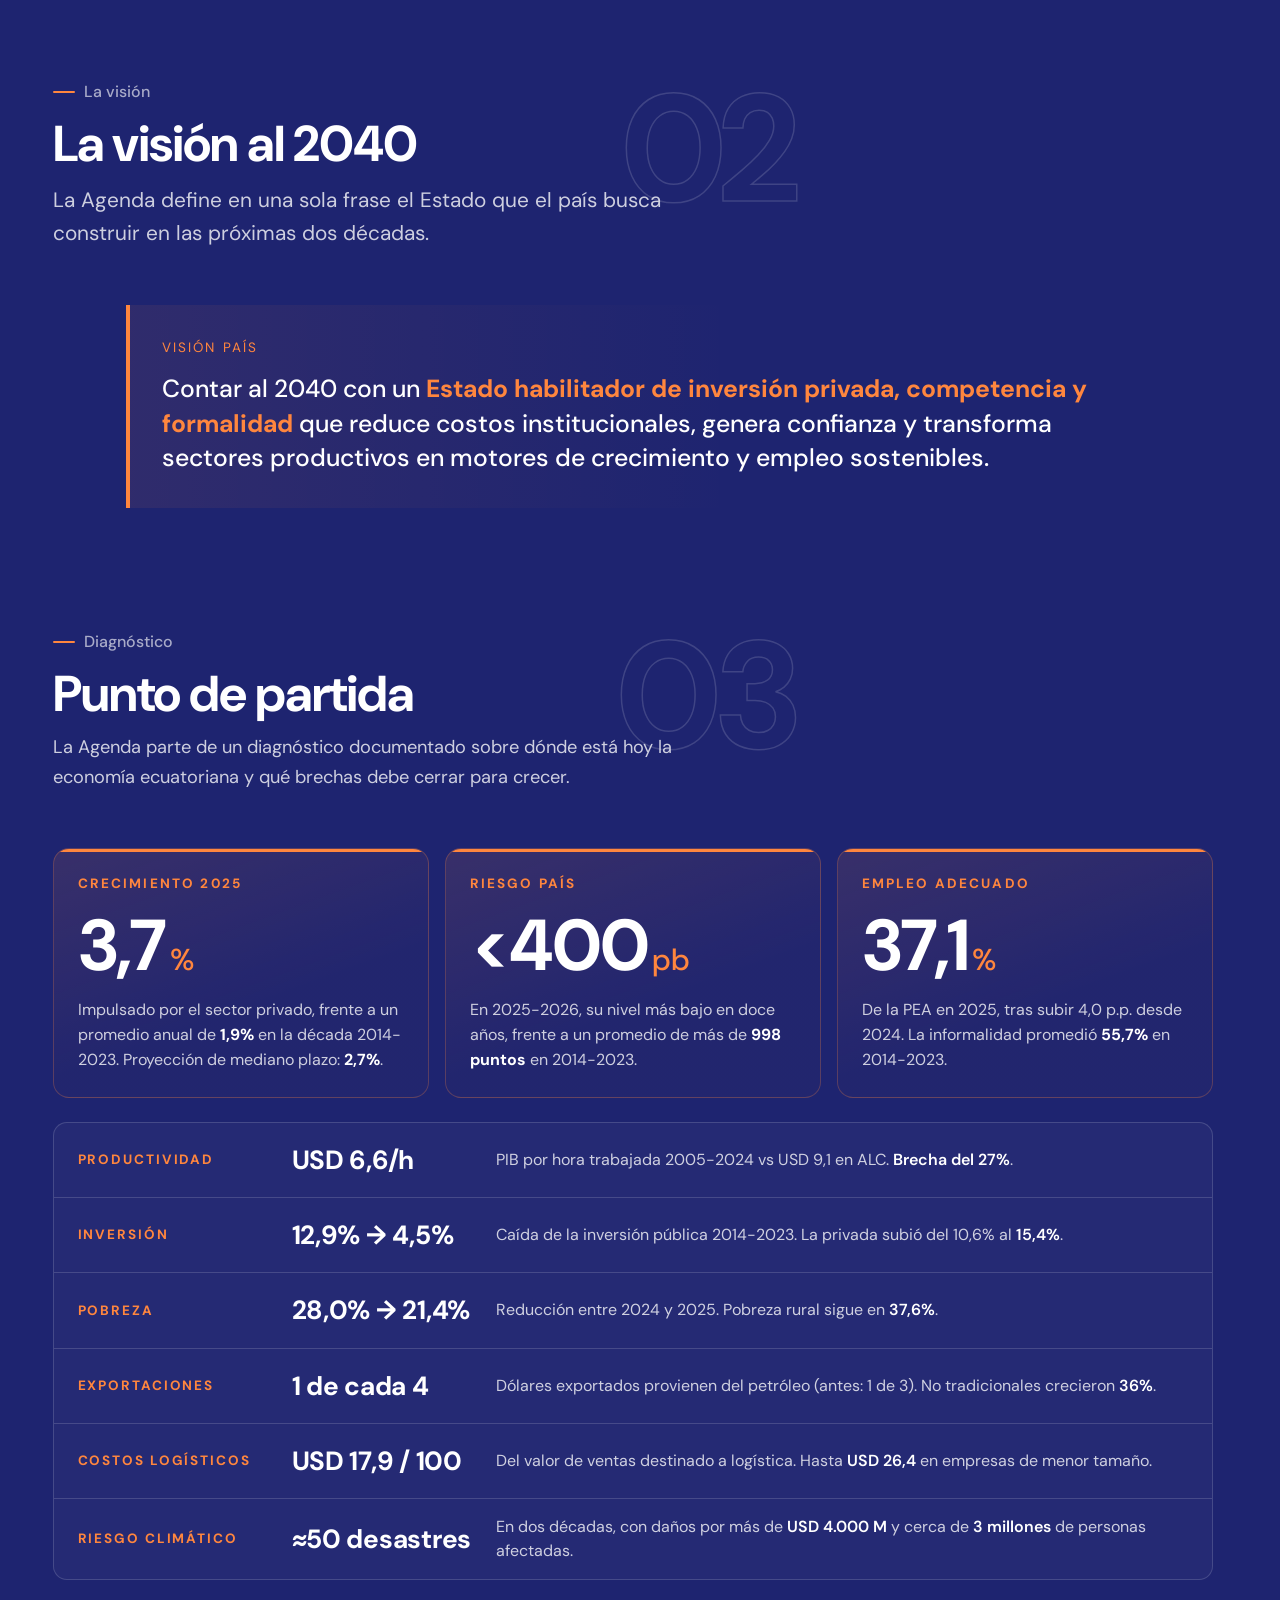
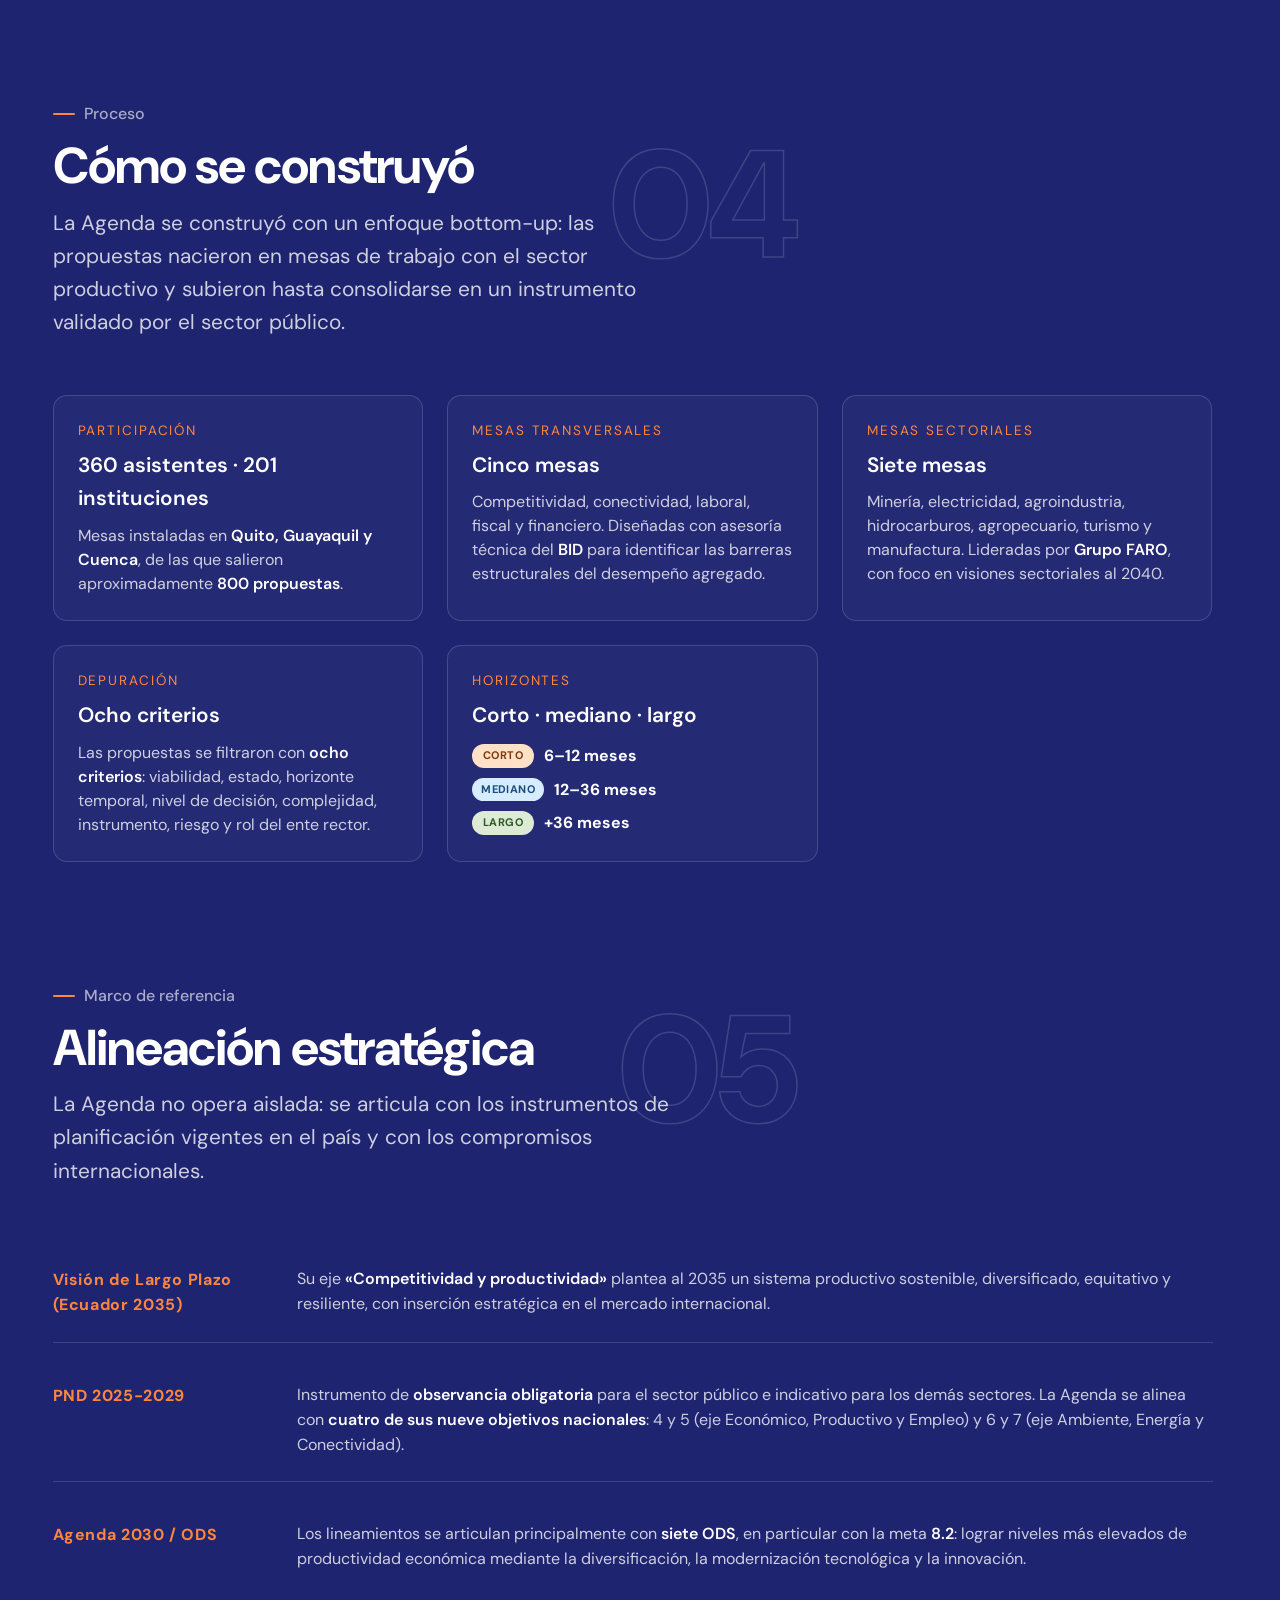
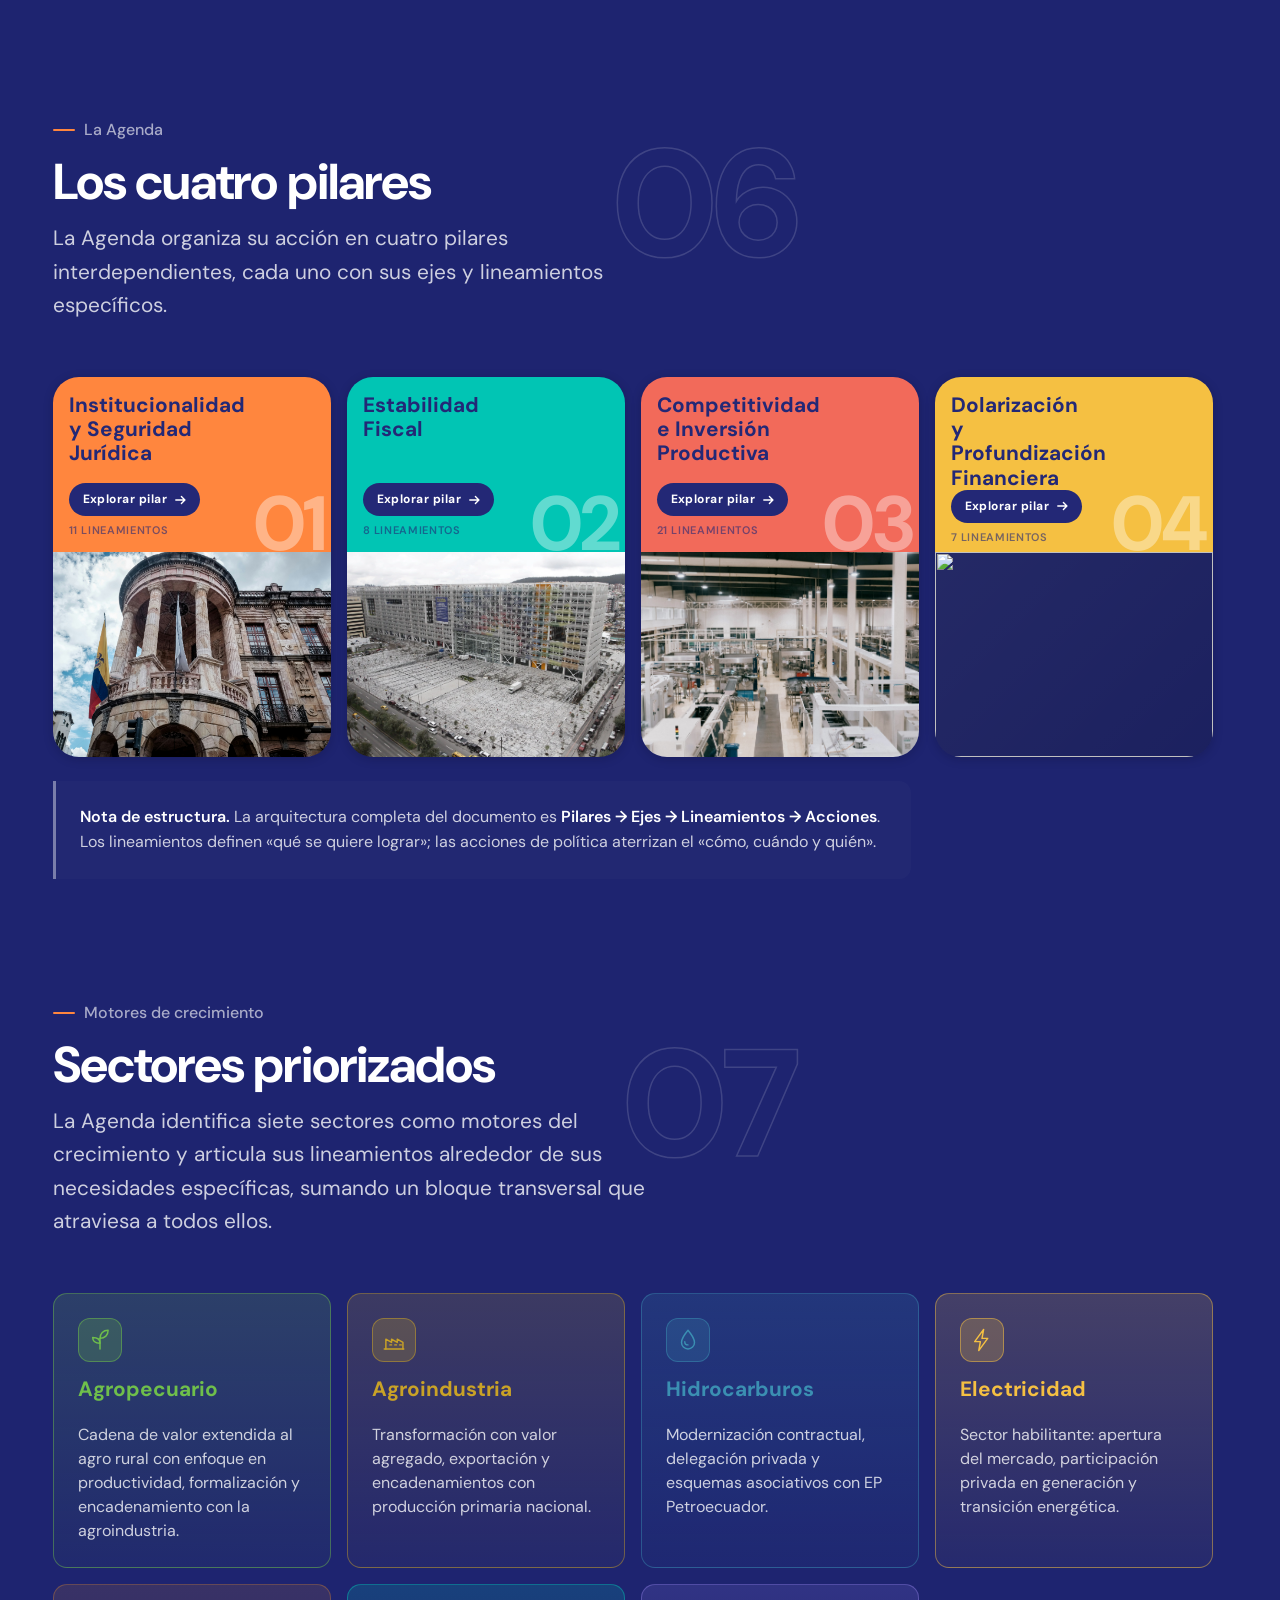
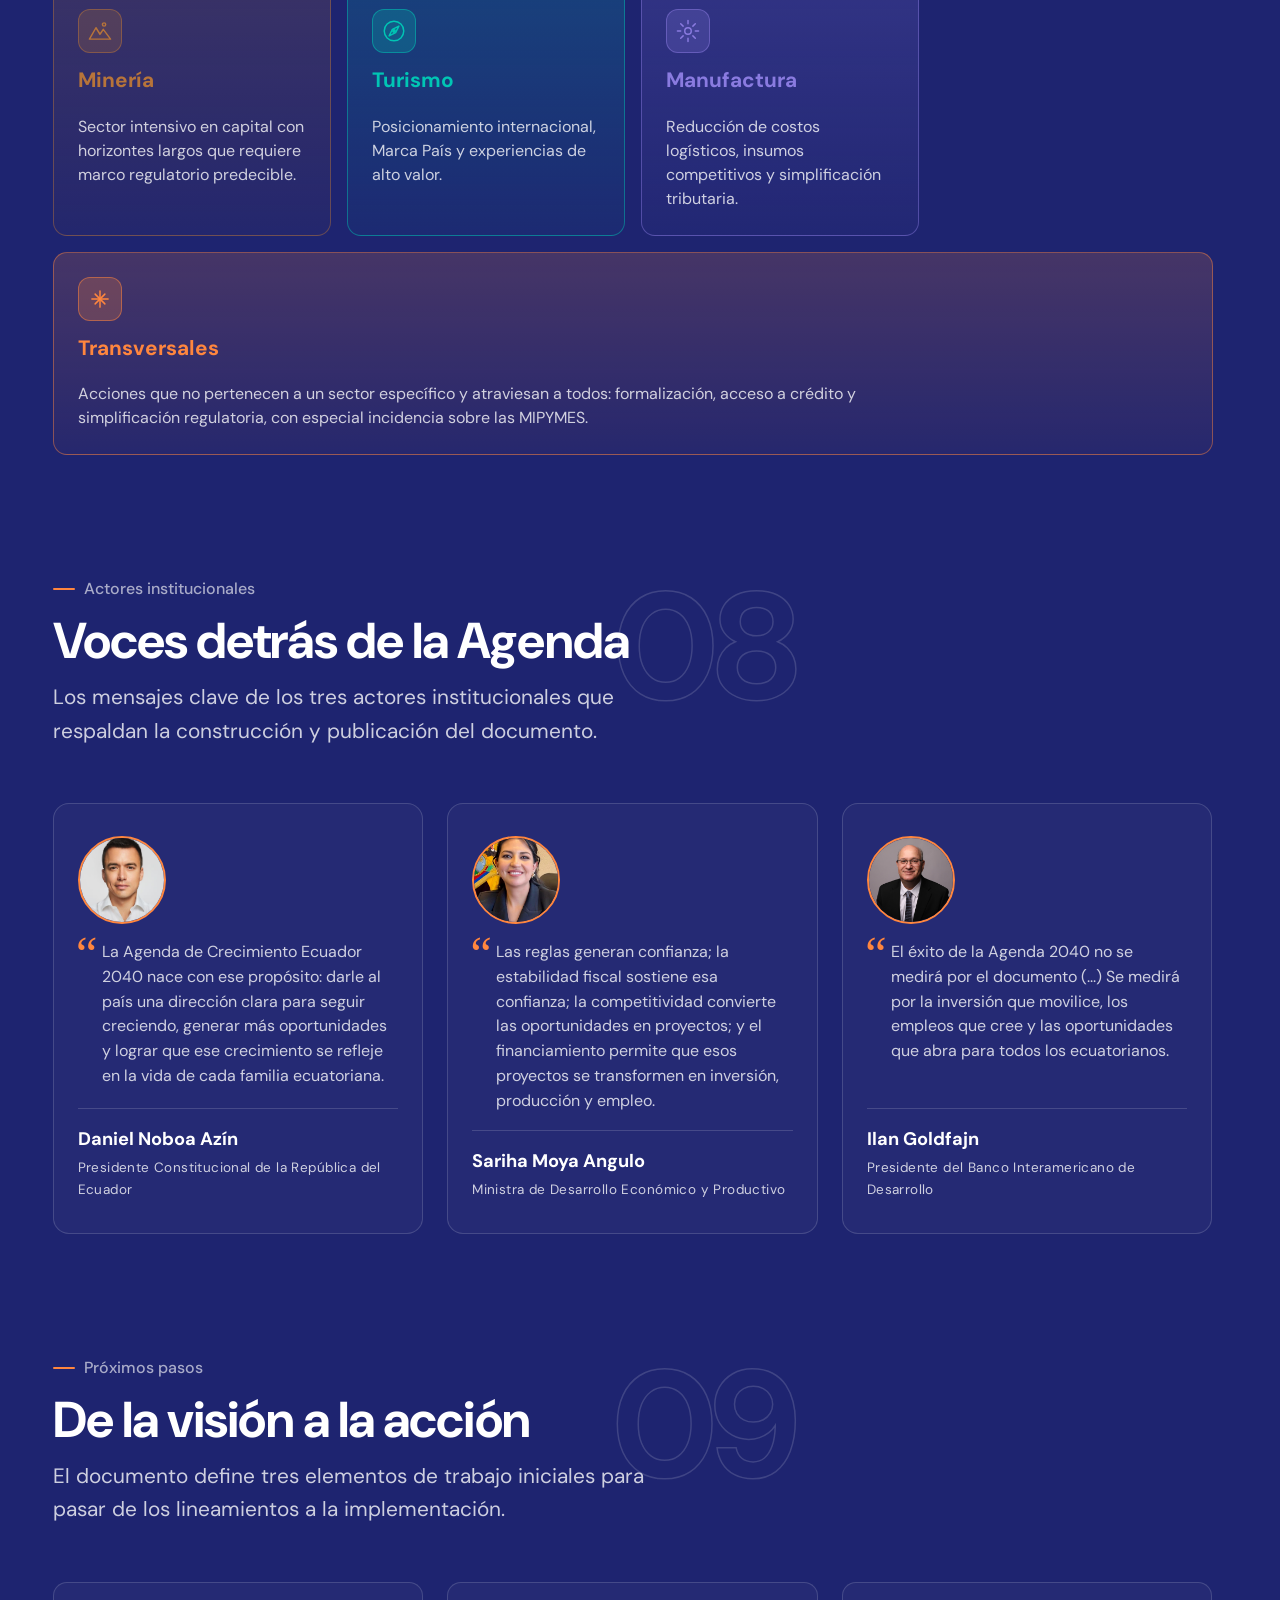
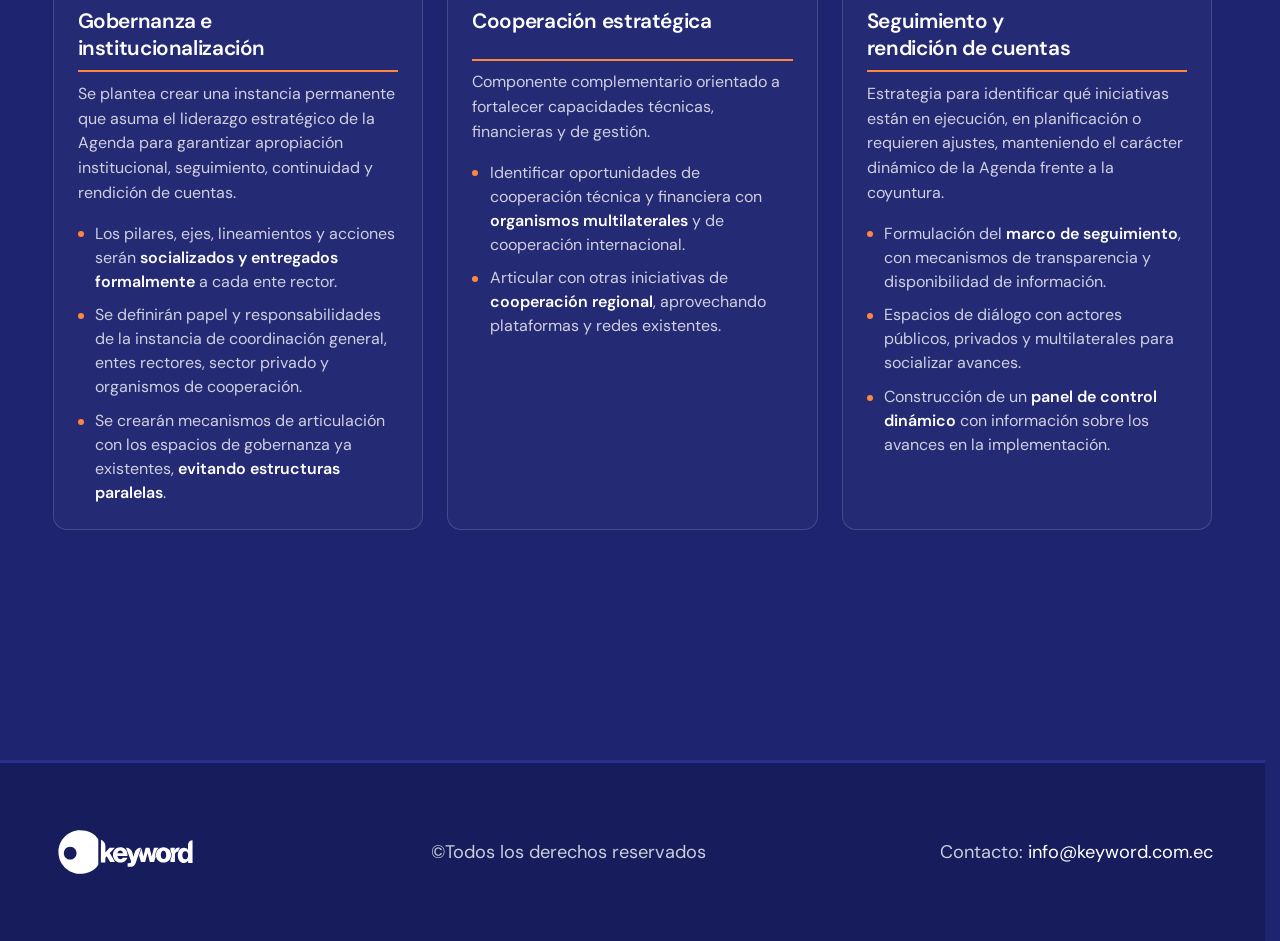
==== commit aaa5efe4: "Add files via upload" ====
--- a/index.html
+++ b/index.html
@@ -354,7 +354,6 @@
       <p class="section-mark__lead">
         La Agenda organiza su acción en cuatro pilares interdependientes,
         cada uno con sus ejes y lineamientos específicos.
-        <strong>Toque cada pilar para revisar sus ejes, lineamientos y las acciones de política que los aterrizan.</strong>
       </p>
     </header>
 
@@ -363,7 +362,12 @@
         <span class="obj-cover__top">
           <span class="obj-cover__num" aria-hidden="true">01</span>
           <span class="obj-cover__title">Institucionalidad y Seguridad Jurídica</span>
-          <span class="obj-cover__cta">11 lineamientos →</span>
+          <span class="obj-cover__cta">
+            <span class="obj-cover__cta-pill">Explorar pilar
+              <svg viewBox="0 0 20 20" fill="none" stroke="currentColor" stroke-width="2" stroke-linecap="round" stroke-linejoin="round" aria-hidden="true"><path d="M4 10h12M12 5l5 5-5 5"/></svg>
+            </span>
+            <span class="obj-cover__meta">11 lineamientos</span>
+          </span>
         </span>
         <span class="obj-cover__photo">
           <img src="img/pilar-1-cover.jpg" alt="" loading="lazy" />
@@ -378,7 +382,12 @@
         <span class="obj-cover__top">
           <span class="obj-cover__num" aria-hidden="true">02</span>
           <span class="obj-cover__title">Estabilidad Fiscal</span>
-          <span class="obj-cover__cta">8 lineamientos →</span>
+          <span class="obj-cover__cta">
+            <span class="obj-cover__cta-pill">Explorar pilar
+              <svg viewBox="0 0 20 20" fill="none" stroke="currentColor" stroke-width="2" stroke-linecap="round" stroke-linejoin="round" aria-hidden="true"><path d="M4 10h12M12 5l5 5-5 5"/></svg>
+            </span>
+            <span class="obj-cover__meta">8 lineamientos</span>
+          </span>
         </span>
         <span class="obj-cover__photo">
           <img src="img/pilar-2-cover.jpg" alt="" loading="lazy" />
@@ -393,7 +402,12 @@
         <span class="obj-cover__top">
           <span class="obj-cover__num" aria-hidden="true">03</span>
           <span class="obj-cover__title">Competitividad e Inversión Productiva</span>
-          <span class="obj-cover__cta">21 lineamientos →</span>
+          <span class="obj-cover__cta">
+            <span class="obj-cover__cta-pill">Explorar pilar
+              <svg viewBox="0 0 20 20" fill="none" stroke="currentColor" stroke-width="2" stroke-linecap="round" stroke-linejoin="round" aria-hidden="true"><path d="M4 10h12M12 5l5 5-5 5"/></svg>
+            </span>
+            <span class="obj-cover__meta">21 lineamientos</span>
+          </span>
         </span>
         <span class="obj-cover__photo">
           <img src="img/pilar-3-cover.jpg" alt="" loading="lazy" />
@@ -408,7 +422,12 @@
         <span class="obj-cover__top">
           <span class="obj-cover__num" aria-hidden="true">04</span>
           <span class="obj-cover__title">Dolarización y Profundización Financiera</span>
-          <span class="obj-cover__cta">7 lineamientos →</span>
+          <span class="obj-cover__cta">
+            <span class="obj-cover__cta-pill">Explorar pilar
+              <svg viewBox="0 0 20 20" fill="none" stroke="currentColor" stroke-width="2" stroke-linecap="round" stroke-linejoin="round" aria-hidden="true"><path d="M4 10h12M12 5l5 5-5 5"/></svg>
+            </span>
+            <span class="obj-cover__meta">7 lineamientos</span>
+          </span>
         </span>
         <span class="obj-cover__photo">
           <img src="img/pilar-4-cover.jpg" alt="" loading="lazy" />
@@ -546,8 +565,10 @@
       <article class="voice">
         <div class="voice__photo"><img src="img/voice-noboa.jpg" alt="Retrato de Daniel Noboa" /></div>
         <p class="voice__quote">
-          Estamos cambiando la historia del Ecuador con hechos, con trabajo
-          diario y con la mirada siempre puesta en el futuro.
+          La Agenda de Crecimiento Ecuador 2040 nace con ese propósito:
+          darle al país una dirección clara para seguir creciendo, generar
+          más oportunidades y lograr que ese crecimiento se refleje en la
+          vida de cada familia ecuatoriana.
         </p>
         <div class="voice__author">
           <p class="voice__name">Daniel Noboa Azín</p>
--- a/css/styles.css
+++ b/css/styles.css
@@ -571,18 +571,53 @@
   position: relative;
   z-index: 1;
   margin-top: auto;
-  font-size: var(--fs-xs);
-  font-weight: 700;
+  display: flex;
+  flex-direction: column;
+  align-items: flex-start;
+  gap: 6px;
+}
+/* Pill principal: acción explícita "Explorar pilar →" */
+.obj-cover__cta-pill {
+  display: inline-flex;
+  align-items: center;
+  gap: 6px;
+  padding: 7px 13px 7px 14px;
+  background: var(--ink);
+  color: var(--white);
+  border-radius: 999px;
+  font-family: "DM Sans", sans-serif;
+  font-size: 12px;
+  font-weight: 700;
+  letter-spacing: 0.04em;
+  transition: background var(--t-fast) var(--ease),
+              transform var(--t-fast) var(--ease);
+}
+.obj-cover__cta-pill svg {
+  width: 14px;
+  height: 14px;
+  transition: transform var(--t-fast) var(--ease);
+}
+.obj-cover:hover .obj-cover__cta-pill,
+.obj-cover:focus-visible .obj-cover__cta-pill {
+  background: var(--indigo-deep);
+  transform: translateY(-1px);
+}
+.obj-cover:hover .obj-cover__cta-pill svg,
+.obj-cover:focus-visible .obj-cover__cta-pill svg {
+  transform: translateX(3px);
+}
+/* Meta abajo: "N lineamientos" en tono secundario */
+.obj-cover__meta {
+  font-family: "DM Sans", sans-serif;
+  font-size: 11px;
+  font-weight: 600;
   letter-spacing: 0.06em;
   color: var(--ink);
-  opacity: 0.75;
-  transition: opacity var(--t-fast) var(--ease), transform var(--t-fast) var(--ease);
-}
-.obj-cover:hover .obj-cover__cta,
-.obj-cover:focus-visible .obj-cover__cta {
-  opacity: 1;
-  transform: translateX(2px);
-}
+  opacity: 0.6;
+  text-transform: uppercase;
+}
+.obj-cover:hover .obj-cover__meta,
+.obj-cover:focus-visible .obj-cover__meta { opacity: 0.85; }
 
 .obj-cover__photo {
   flex: 1;
@@ -1562,6 +1597,14 @@
   font-size: var(--fs-md);
   color: var(--white);
   font-weight: 600;
+  line-height: 1.3;
+  /* Reservar altura de 2 líneas para que la línea naranja (border-bottom)
+     quede alineada entre las tres cards aunque un título ocupe una sola
+     línea (ej. "Cooperación estratégica"). */
+  min-height: 2.6em;
+  min-height: 2lh;
+  display: flex;
+  align-items: flex-start;
   margin-bottom: 0.6rem;
   padding-bottom: 0.6rem;
   border-bottom: 2px solid var(--orange);
@@ -1797,72 +1840,76 @@
 
 /* =============================================================
    ACCIONES DE POLÍTICA Y VARIACIÓN DE TONO POR EJE
-   Editorial v3: cada eje dentro del pilar usa un tono derivado
-   del color base del pilar (mismo hue, distinta saturación).
-   Los lineamientos ahora despliegan sus acciones abajo con
-   chips de plazo cuando el documento las etiqueta.
+   Editorial v4: cards compactas en una sola columna. Las acciones
+   se muestran siempre visibles (sin acordeón, sin espacio muerto).
+   Cada eje del pilar tiene su tono (mismo hue, distinta saturación).
    ============================================================= */
 
-/* --- Grid vertical apilado para leer lineamiento + acciones -- */
+/* --- Layout apilado: 1 col legible, cards de altura natural --- */
 .phase__grid--stacked {
   display: grid;
   grid-template-columns: 1fr;
-  gap: 20px;
-  margin-top: 20px;
-}
-@media (min-width: 900px) {
-  .phase__grid--stacked {
-    grid-template-columns: 1fr 1fr;
-    gap: 24px;
-  }
-}
-
-/* --- Card de lineamiento en modo apilado (menos "flip" random,
-       más superficie legible, jerarquía por eje) --- */
+  grid-auto-rows: auto;  /* rompe el 1fr heredado que igualaba alturas */
+  gap: 14px;
+  margin-top: 18px;
+  align-items: start;    /* cada card se ajusta a su contenido, no estira */
+}
+.phase__grid--stacked::before { display: none; }  /* sin regla vertical */
+
+/* En el layout apilado el body ya no necesita crecer para empujar nada */
+.phase__grid--stacked .strat__body { flex: 0 0 auto; }
+
+/* --- Card lineamiento: superficie clara, ribete por eje, denso -- */
 .phase__grid--stacked .strat {
-  min-height: auto;
-  padding: 22px 22px 20px;
-  border-radius: 14px;
+  min-height: 0;
+  padding: 16px 18px 14px;
+  border-radius: 12px;
   transform: none !important;
   background: var(--white);
   color: var(--ink);
-  border-left: 5px solid var(--eje-accent, var(--indigo));
-  box-shadow: 0 2px 8px rgba(23, 28, 92, 0.06);
+  border: 1px solid rgba(23, 28, 92, 0.08);
+  border-left: 4px solid var(--eje-accent, var(--indigo));
+  box-shadow: 0 1px 3px rgba(23, 28, 92, 0.04);
+  transition: box-shadow 0.15s ease;
 }
 .phase__grid--stacked .strat::after,
 .phase__grid--stacked .strat::before { content: none; }
 .phase__grid--stacked .strat:hover {
-  transform: translateY(-2px) !important;
-  box-shadow: 0 6px 18px rgba(23, 28, 92, 0.1);
+  box-shadow: 0 4px 14px rgba(23, 28, 92, 0.08);
 }
 .phase__grid--stacked .strat__body {
   display: block;
   padding: 0;
 }
+
+/* Head del lineamiento: badge L01 + glyph pequeño alineados a la izquierda */
 .strat__head {
   display: flex;
   align-items: center;
-  gap: 10px;
-  margin-bottom: 10px;
+  gap: 8px;
+  margin-bottom: 6px;
 }
 .strat__index {
   font-family: "DM Sans", sans-serif;
-  font-size: 12px;
+  font-size: 11px;
   font-weight: 700;
   letter-spacing: 0.06em;
   color: var(--eje-accent, var(--indigo));
   background: var(--eje-tone, rgba(23, 28, 92, 0.06));
-  padding: 3px 8px;
-  border-radius: 5px;
+  padding: 2px 7px;
+  border-radius: 4px;
 }
 .phase__grid--stacked .strat__glyph {
-  width: 26px;
-  height: 26px;
-  opacity: 0.6;
+  width: 20px;
+  height: 20px;
+  opacity: 0.5;
   color: var(--eje-accent, var(--indigo));
-}
+  flex-shrink: 0;
+}
+
+/* Texto del lineamiento (título del card) */
 .phase__grid--stacked .strat__text {
-  font-size: 15.5px;
+  font-size: 14.5px;
   line-height: 1.45;
   color: var(--ink);
   margin: 0 0 4px;
@@ -1873,87 +1920,76 @@
 }
 .phase__grid--stacked .strat__text span {
   font-weight: 400;
-  color: rgba(23, 28, 92, 0.78);
-}
-
-/* --- Bloque desplegable de acciones --- */
+  color: rgba(23, 28, 92, 0.75);
+}
+
+/* --- Wrap acciones: sin acordeón, siempre visible, denso -------- */
 .acciones-wrap {
-  margin-top: 14px;
-  border-top: 1px dashed rgba(23, 28, 92, 0.15);
-  padding-top: 12px;
-}
-.acciones-wrap__head {
-  cursor: pointer;
-  list-style: none;
-  display: flex;
-  align-items: center;
-  gap: 8px;
-  font-size: 12.5px;
-  font-weight: 600;
+  margin-top: 10px;
+  padding-top: 10px;
+  border-top: 1px solid rgba(23, 28, 92, 0.08);
+}
+.acciones-wrap__label {
+  font-family: "DM Sans", sans-serif;
+  font-size: 10.5px;
+  font-weight: 700;
+  letter-spacing: 0.08em;
+  text-transform: uppercase;
   color: var(--eje-accent, var(--indigo));
-  letter-spacing: 0.02em;
-  user-select: none;
-}
-.acciones-wrap__head::-webkit-details-marker { display: none; }
-.acciones-wrap__head::before {
-  content: "";
-  display: inline-block;
-  width: 8px; height: 8px;
-  border-right: 2px solid currentColor;
-  border-bottom: 2px solid currentColor;
-  transform: rotate(45deg) translate(-2px, -2px);
-  transition: transform 0.15s ease;
-}
-.acciones-wrap[open] .acciones-wrap__head::before {
-  transform: rotate(-135deg) translate(-2px, -2px);
-}
-.acciones-wrap__count {
-  text-transform: uppercase;
+  margin: 0 0 8px;
+  opacity: 0.9;
 }
 .acciones {
   list-style: none;
-  margin: 12px 0 0;
+  margin: 0;
   padding: 0;
   display: grid;
-  gap: 8px;
+  gap: 6px;
 }
 .accion {
   display: grid;
-  grid-template-columns: 32px 1fr;
-  gap: 12px;
-  padding: 12px 14px;
-  background: var(--eje-tone, rgba(23, 28, 92, 0.04));
-  border-radius: 10px;
+  grid-template-columns: 28px 1fr;
+  gap: 10px;
+  padding: 8px 10px 8px 6px;
+  background: var(--eje-tone, rgba(23, 28, 92, 0.03));
+  border-radius: 7px;
   align-items: start;
 }
 .accion__num {
   font-family: "DM Sans", sans-serif;
   font-weight: 700;
-  font-size: 13px;
+  font-size: 11.5px;
   color: var(--eje-accent, var(--indigo));
-  letter-spacing: 0.04em;
-  padding-top: 2px;
-}
+  letter-spacing: 0.03em;
+  padding-top: 3px;
+  text-align: right;
+  opacity: 0.85;
+}
+.accion__body { min-width: 0; }
 .accion__text {
   margin: 0;
-  font-size: 13.5px;
+  font-size: 13px;
   line-height: 1.5;
-  color: rgba(23, 28, 92, 0.86);
-  grid-column: 2;
-}
+  color: rgba(23, 28, 92, 0.88);
+}
+.accion__titulo {
+  font-weight: 700;
+  color: var(--ink);
+  margin-right: 3px;
+}
+.accion__titulo::after { content: " ·"; opacity: 0.5; }
 .accion__chips {
-  grid-column: 2;
   display: flex;
   flex-wrap: wrap;
-  gap: 6px;
-  margin-top: 6px;
+  gap: 5px;
+  margin-top: 5px;
 }
 .accion__chip {
   font-family: "DM Sans", sans-serif;
-  font-size: 11px;
-  font-weight: 600;
-  letter-spacing: 0.03em;
-  padding: 3px 8px;
+  font-size: 10px;
+  font-weight: 700;
+  letter-spacing: 0.04em;
+  padding: 2px 7px;
   border-radius: 999px;
   background: rgba(23, 28, 92, 0.08);
   color: var(--ink);
@@ -1963,43 +1999,45 @@
 .accion__chip--mediano { background: #D6ECFF; color: #1B4C7A; }
 .accion__chip--largo  { background: #DDEAD5; color: #2E5A24; }
 
+/* --- Responsive: en móvil aún más ajustado --- */
+@media (max-width: 640px) {
+  .phase__grid--stacked .strat { padding: 14px 14px 12px; }
+  .phase__grid--stacked .strat__text { font-size: 14px; }
+  .accion { grid-template-columns: 24px 1fr; gap: 8px; padding: 7px 9px 7px 4px; }
+  .accion__num { font-size: 10.5px; }
+  .accion__text { font-size: 12.5px; line-height: 1.45; }
+  .accion__titulo::after { content: ""; }
+  .accion__titulo { display: block; margin-bottom: 2px; }
+}
+
+/* --- Densidad del contenedor phase (sección de cada eje) -------- */
+.phase { margin-block: 28px; }
+.phase__framing { margin-block: 8px 4px; opacity: 0.85; }
+
 /* =============================================================
    Tonos por PILAR × EJE  (mismo hue, distinta saturación)
    ============================================================= */
 /* Pilar 1 — base naranja #FF863E */
-.obj-page--1 .phase--eje-1 { --eje-accent: #E56818; --eje-tone: #FFF0E4; }
-.obj-page--1 .phase--eje-2 { --eje-accent: #A2450A; --eje-tone: #FCE0CC; }
+.obj-page--1 .phase--eje-1 { --eje-accent: #E56818; --eje-tone: rgba(255, 134, 62, 0.08); }
+.obj-page--1 .phase--eje-2 { --eje-accent: #A2450A; --eje-tone: rgba(162, 69, 10, 0.08); }
 
 /* Pilar 2 — base teal #01C5B4 */
-.obj-page--2 .phase--eje-1 { --eje-accent: #008C7F; --eje-tone: #D6F5F1; }
-.obj-page--2 .phase--eje-2 { --eje-accent: #005B52; --eje-tone: #B7EBE4; }
+.obj-page--2 .phase--eje-1 { --eje-accent: #008C7F; --eje-tone: rgba(1, 197, 180, 0.08); }
+.obj-page--2 .phase--eje-2 { --eje-accent: #005B52; --eje-tone: rgba(0, 91, 82, 0.10); }
 
 /* Pilar 3 — base coral #F26A5A */
-.obj-page--3 .phase--eje-1 { --eje-accent: #B23F31; --eje-tone: #FDE1DC; }
-.obj-page--3 .phase--eje-2 { --eje-accent: #872C22; --eje-tone: #FBCEC5; }
-.obj-page--3 .phase--eje-3 { --eje-accent: #5C1D16; --eje-tone: #F9BAAF; }
+.obj-page--3 .phase--eje-1 { --eje-accent: #B23F31; --eje-tone: rgba(242, 106, 90, 0.08); }
+.obj-page--3 .phase--eje-2 { --eje-accent: #872C22; --eje-tone: rgba(135, 44, 34, 0.08); }
+.obj-page--3 .phase--eje-3 { --eje-accent: #5C1D16; --eje-tone: rgba(92, 29, 22, 0.09); }
 
 /* Pilar 4 — base amarillo #F5C042 */
-.obj-page--4 .phase--eje-1 { --eje-accent: #B48810; --eje-tone: #FFF2CC; }
-.obj-page--4 .phase--eje-2 { --eje-accent: #7A5A08; --eje-tone: #FCE4A1; }
-
-/* Flag del eje también toma el color del eje para reforzar jerarquía */
+.obj-page--4 .phase--eje-1 { --eje-accent: #B48810; --eje-tone: rgba(245, 192, 66, 0.14); }
+.obj-page--4 .phase--eje-2 { --eje-accent: #7A5A08; --eje-tone: rgba(122, 90, 8, 0.10); }
+
+/* Flag del eje toma el color del eje */
 .phase--eje-1 .phase__flag,
 .phase--eje-2 .phase__flag,
-.phase--eje-3 .phase__flag { background: var(--eje-accent); }
-
-/* Neutraliza los strat--v1..v7 legacy solo dentro del grid apilado
-   por si algún card viejo se cuela en cache. */
-.phase__grid--stacked .strat--v1,
-.phase__grid--stacked .strat--v2,
-.phase__grid--stacked .strat--v3,
-.phase__grid--stacked .strat--v4,
-.phase__grid--stacked .strat--v5,
-.phase__grid--stacked .strat--v6,
-.phase__grid--stacked .strat--v7 {
-  background: var(--white) !important;
-  color: var(--ink) !important;
-}
+.phase--eje-3 .phase__flag { background: var(--eje-accent); color: var(--white); }
 
 /* =============================================================
    HORIZONTES: 3 bullets con tags de color (build-card__list)
